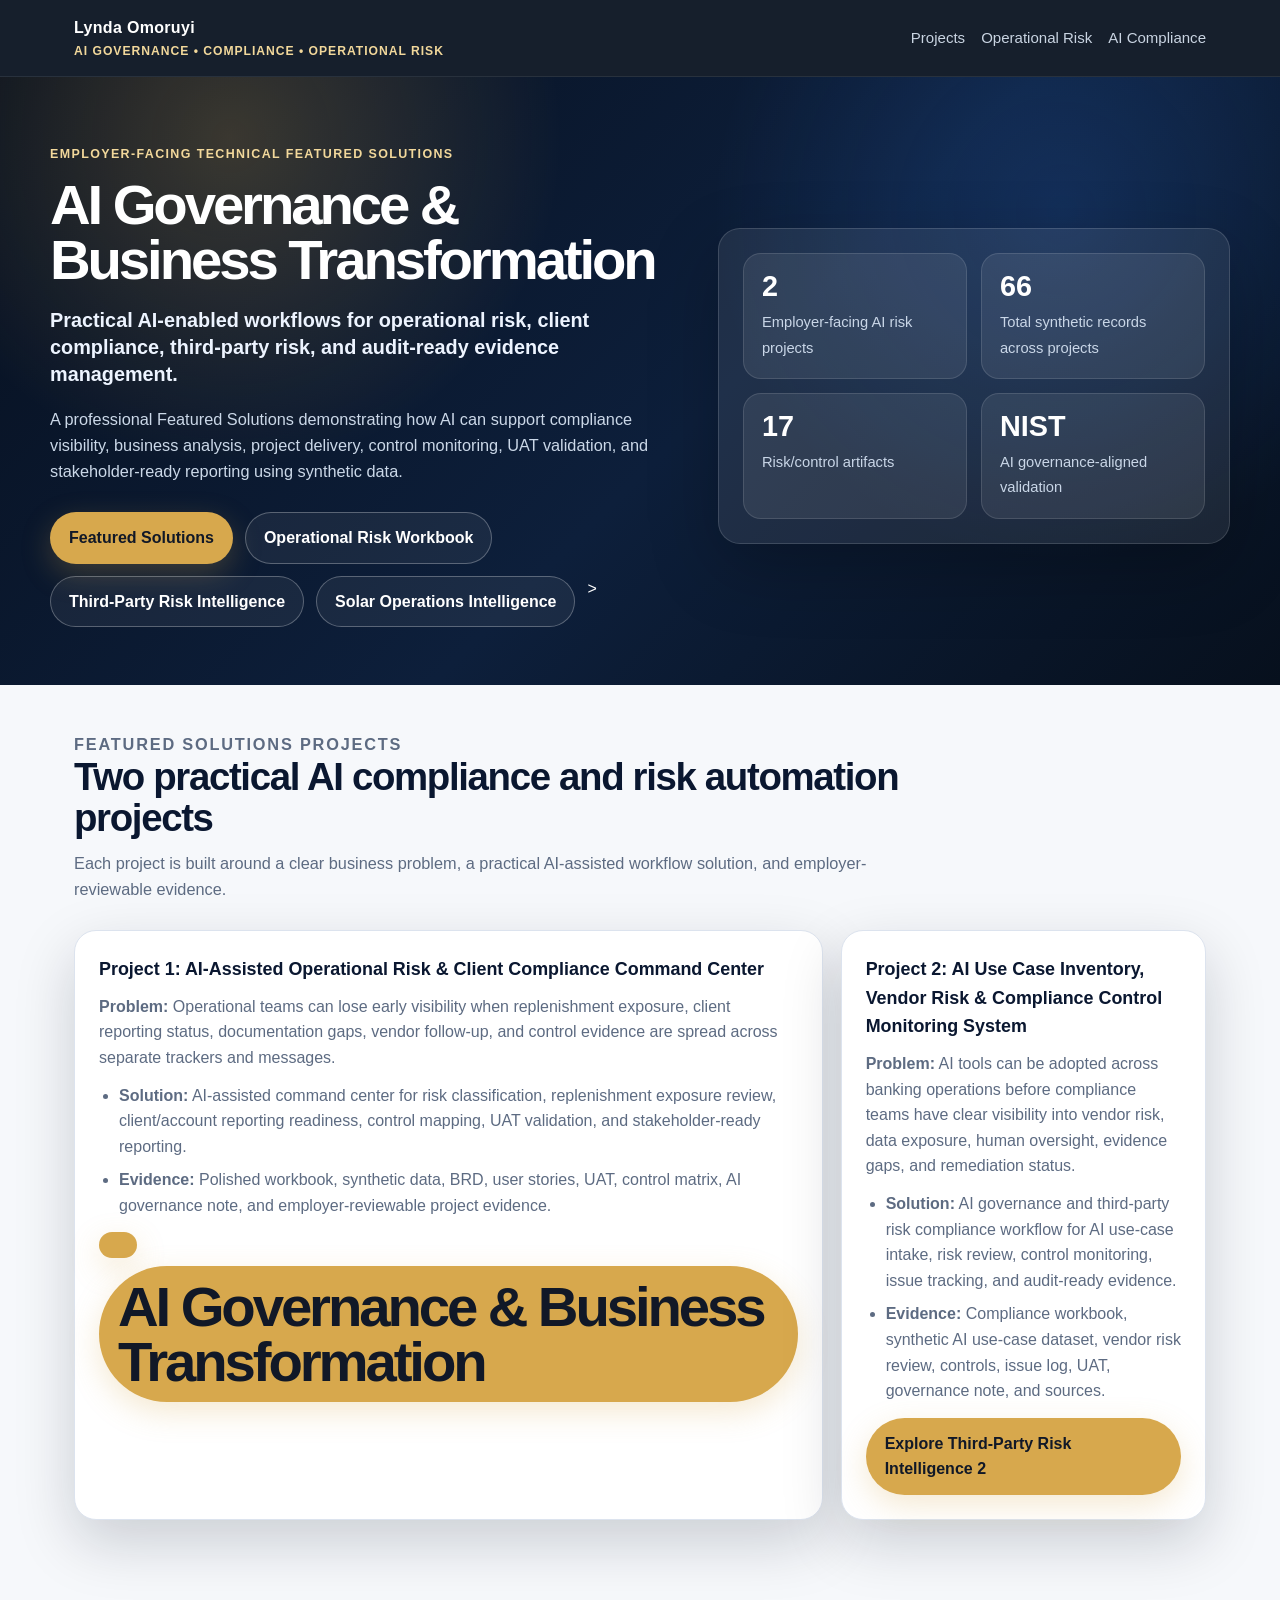
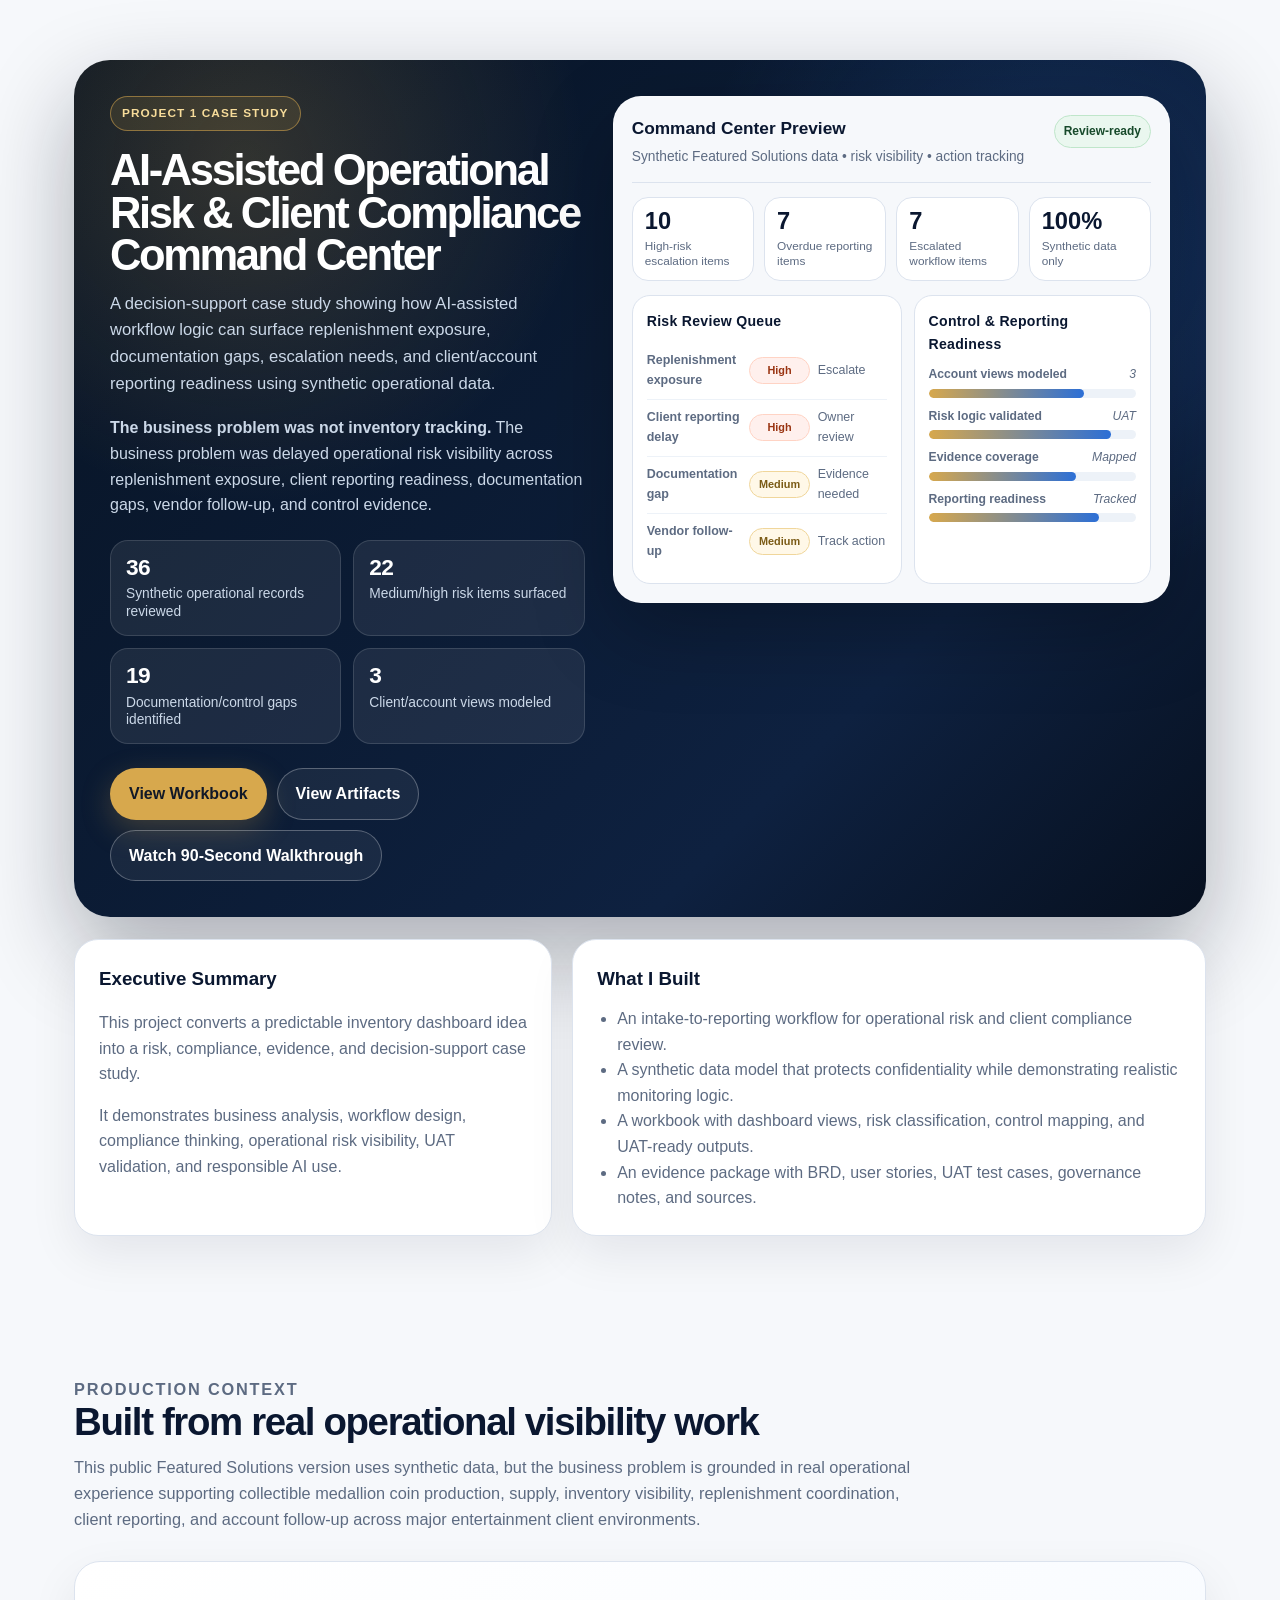
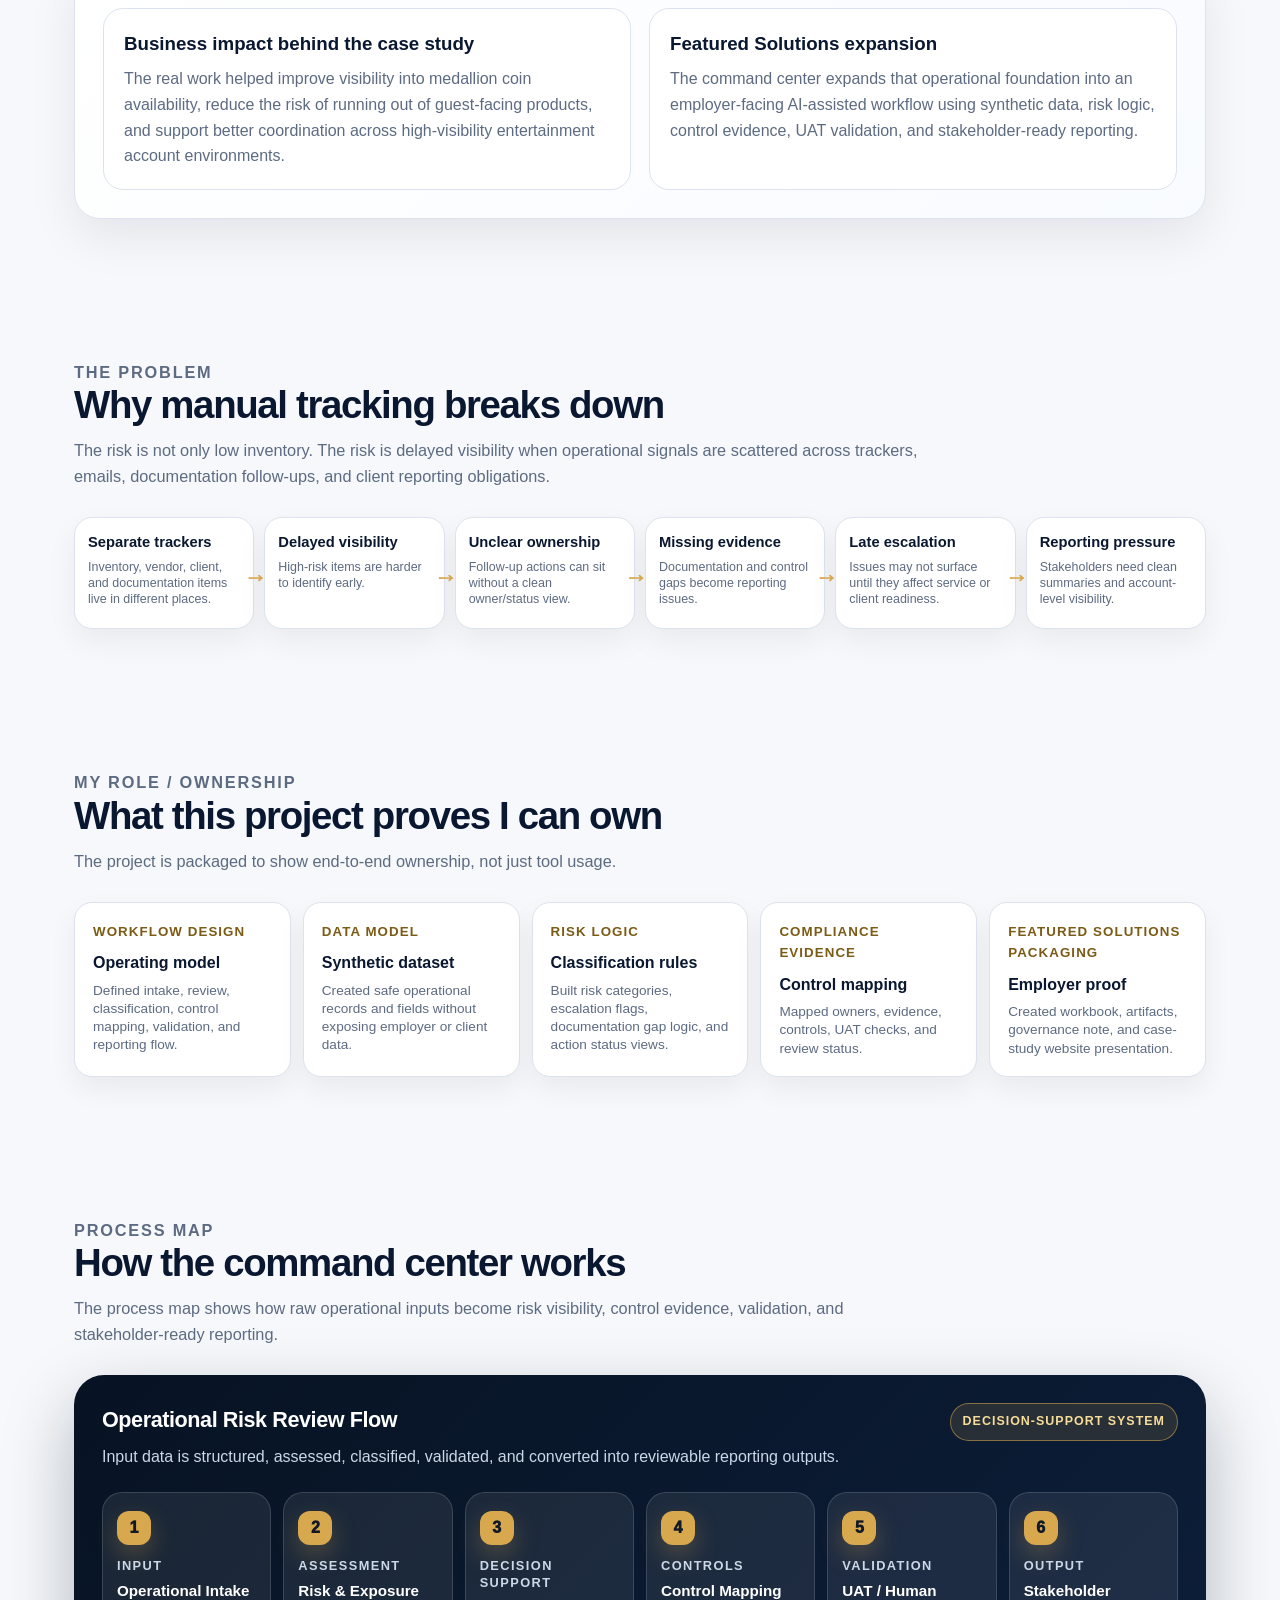
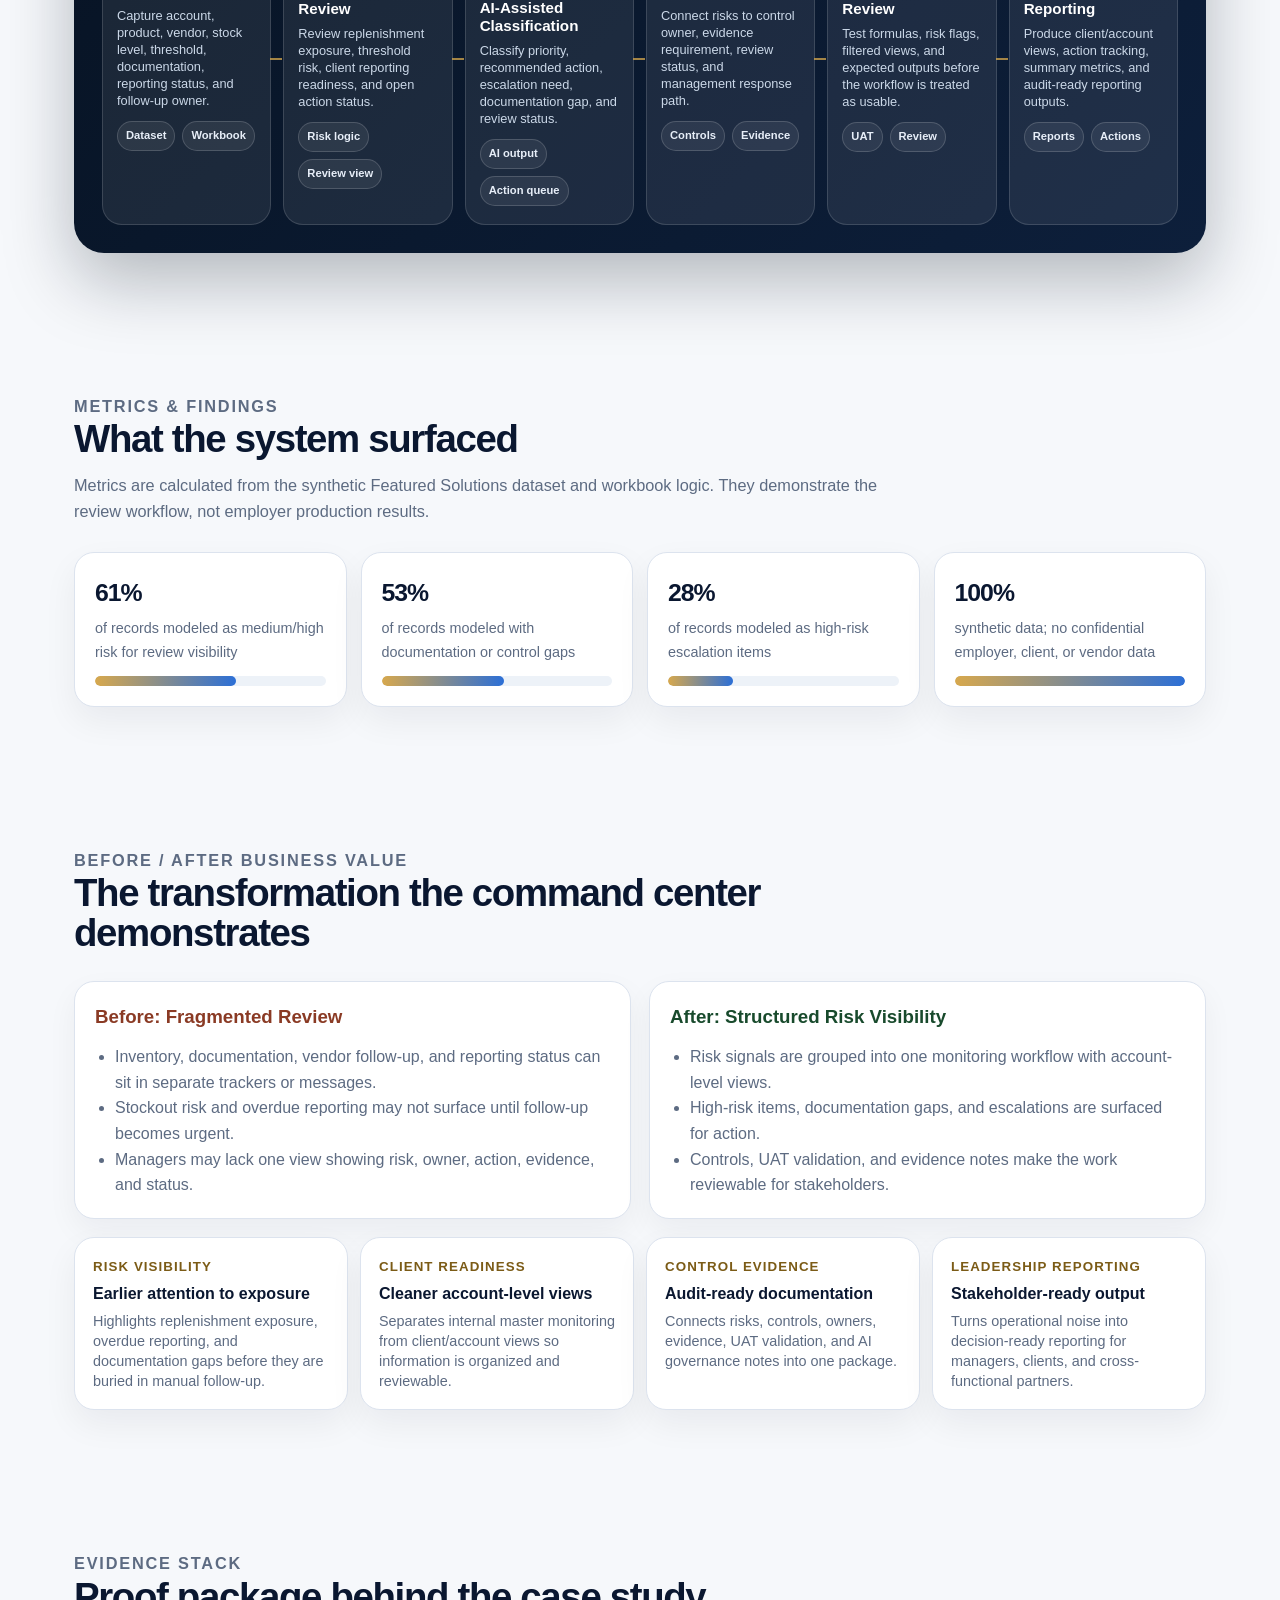
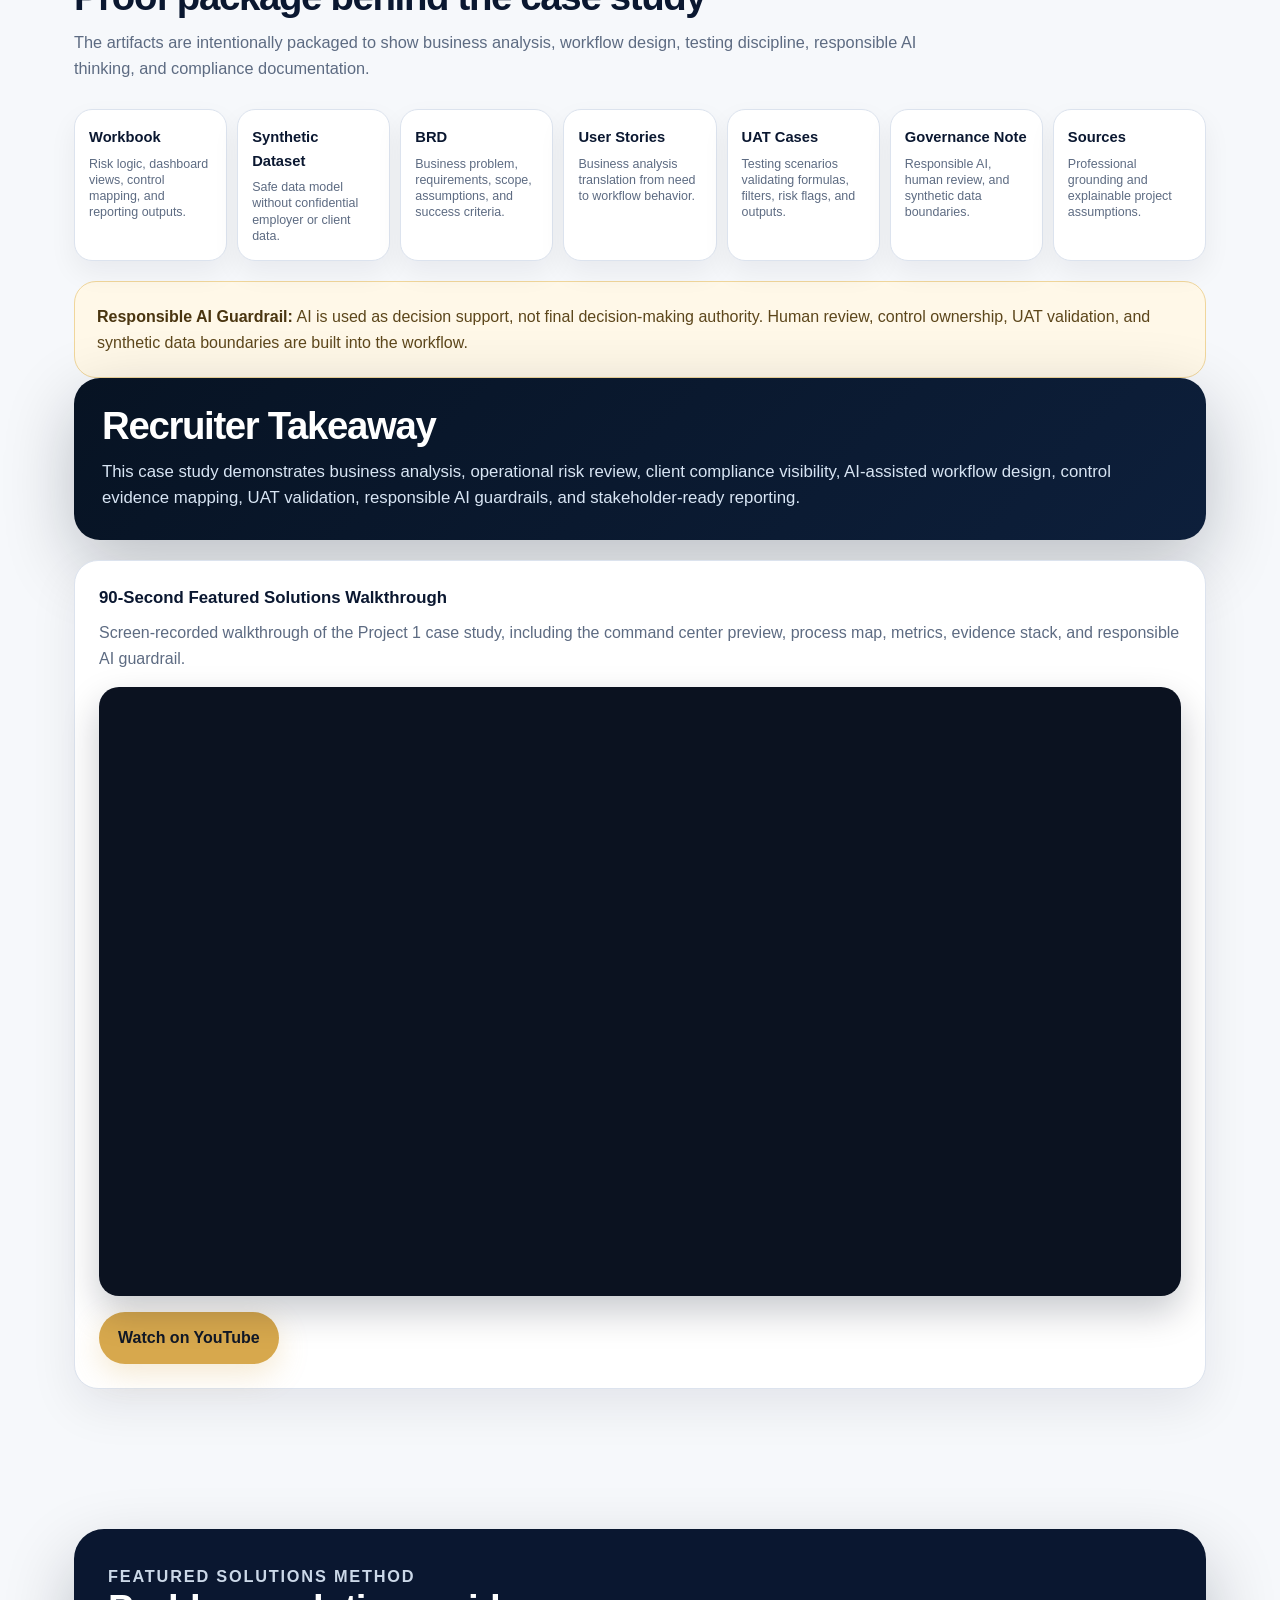
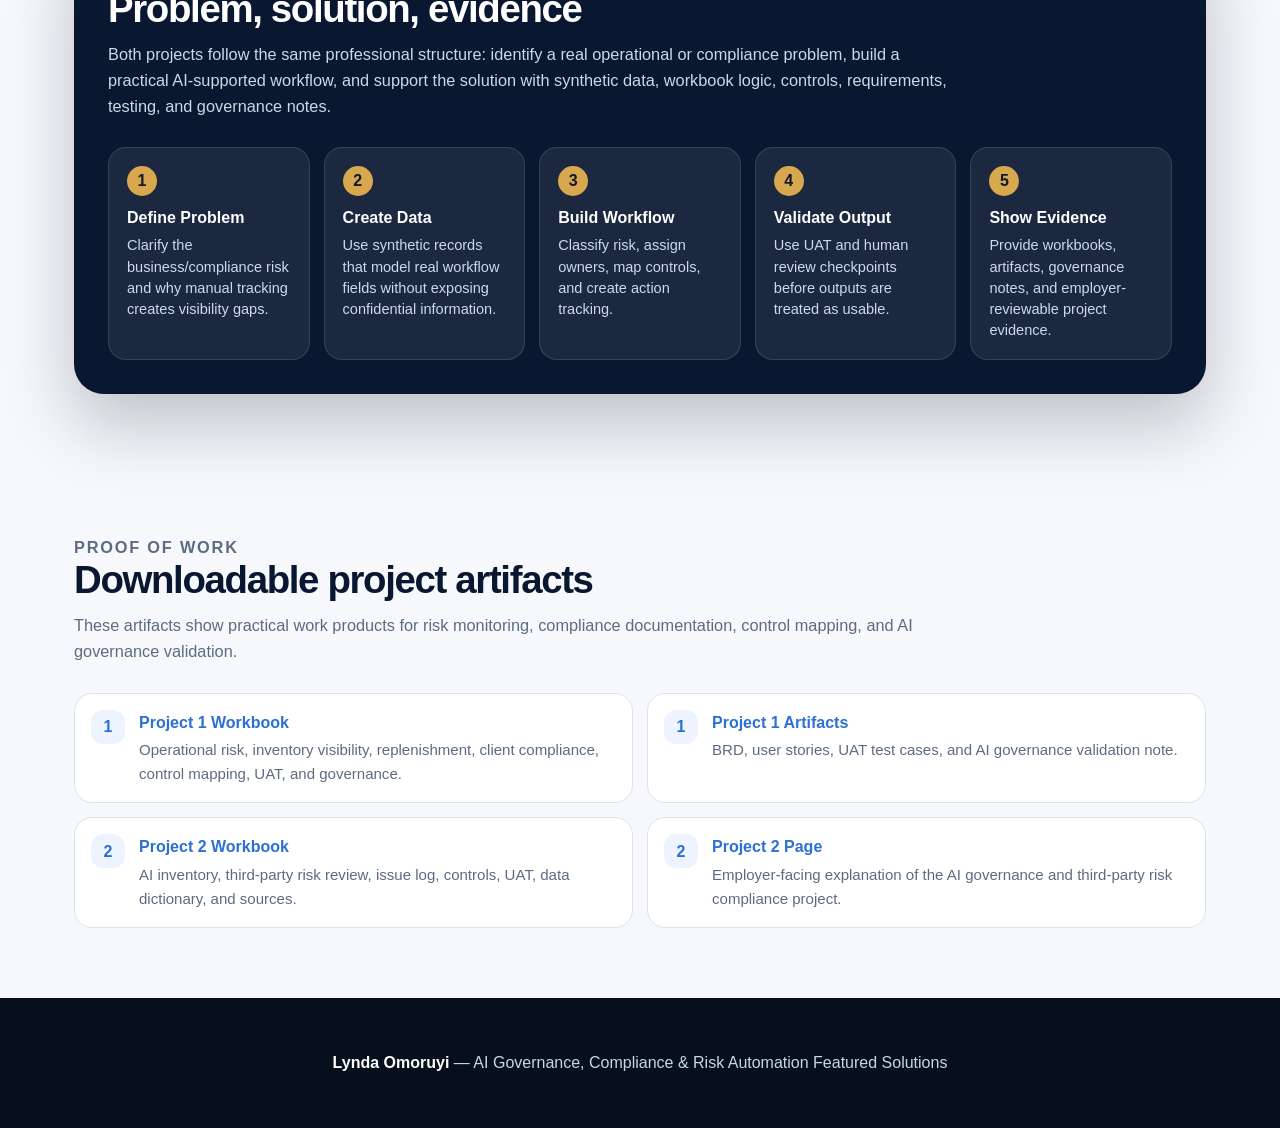
==== index.html @ 11e44fce "Refine homepage solution labels" ====
<!DOCTYPE html>
<html lang="en">
<head>
<meta charset="UTF-8" />
<meta name="viewport" content="width=device-width, initial-scale=1.0" />
<title>Lynda Omoruyi | AI Governance, Compliance & Risk Automation Featured Solutions</title>
<meta name="description" content="AI Governance, Compliance and Risk Automation Featured Solutions by Lynda Omoruyi, featuring operational risk automation and AI third-party risk compliance monitoring projects." />
<style>
:root {
  --bg: #08111f;
  --bg-2: #0d1b2f;
  --panel: #ffffff;
  --panel-soft: #f6f8fb;
  --ink: #172033;
  --muted: #5d6b82;
  --navy: #0a1730;
  --gold: #d7a84d;
  --gold-soft: #f2d89b;
  --blue: #2c6fd6;
  --line: #dce3ee;
  --shadow: 0 22px 60px rgba(4, 15, 32, 0.18);
  --radius: 22px;
}
* { box-sizing: border-box; }
html { scroll-behavior: smooth; }
body { margin:0; font-family: Inter, -apple-system, BlinkMacSystemFont, "Segoe UI", Arial, sans-serif; color: var(--ink); background: var(--panel-soft); line-height:1.6; }
a { color: inherit; }
.site-header { position: sticky; top:0; z-index:20; background: rgba(8,17,31,0.94); backdrop-filter: blur(14px); border-bottom: 1px solid rgba(255,255,255,0.08); }
.nav { max-width:1180px; margin:0 auto; padding:15px 24px; display:flex; align-items:center; justify-content:space-between; gap:18px; }
.brand { color:#fff; font-weight:800; letter-spacing:.02em; white-space:nowrap; }
.brand span { display:block; color:var(--gold-soft); font-size:.76rem; font-weight:650; letter-spacing:.08em; text-transform:uppercase; margin-top:1px; }
.nav-links { display:flex; gap:16px; align-items:center; flex-wrap:wrap; justify-content:flex-end; font-size:.94rem; color:#dce7f5; }
.nav-links a { text-decoration:none; opacity:.9; }
.nav-links a:hover { opacity:1; color:var(--gold-soft); }
.hero { background: radial-gradient(circle at 18% 10%, rgba(215,168,77,0.24), transparent 28%), radial-gradient(circle at 83% 22%, rgba(44,111,214,0.22), transparent 30%), linear-gradient(135deg, #07101f 0%, #0d1f3b 55%, #07101d 100%); color:#fff; padding:68px 24px 58px; }
.hero-inner { max-width:1180px; margin:0 auto; display:grid; grid-template-columns:1.1fr .9fr; gap:42px; align-items:center; }
.eyebrow { margin:0 0 12px; color:var(--gold-soft); font-weight:800; letter-spacing:.11em; text-transform:uppercase; font-size:.78rem; }
h1 { margin:0; max-width:780px; font-size:clamp(2.25rem, 4.4vw, 4.35rem); line-height:.98; letter-spacing:-.055em; font-weight:850; }
.project-title { margin:20px 0 0; color:#edf4ff; font-size:clamp(1.03rem,1.55vw,1.28rem); line-height:1.35; max-width:760px; font-weight:650; }
.hero-text { margin:18px 0 0; max-width:740px; color:#cbd8e8; font-size:1.02rem; }
.cta-row { display:flex; gap:12px; flex-wrap:wrap; margin-top:28px; }
.btn { display:inline-flex; align-items:center; justify-content:center; text-decoration:none; padding:12px 18px; border-radius:999px; font-weight:760; border:1px solid transparent; transition: transform .18s ease, box-shadow .18s ease, background .18s ease; }
.btn:hover { transform:translateY(-1px); }
.btn-primary { background:var(--gold); color:#111827; box-shadow:0 10px 30px rgba(215,168,77,.25); }
.btn-secondary { border-color:rgba(255,255,255,.28); color:#fff; background:rgba(255,255,255,.06); }
.hero-card { background:rgba(255,255,255,.08); border:1px solid rgba(255,255,255,.14); border-radius:var(--radius); padding:24px; box-shadow:0 24px 70px rgba(0,0,0,.23); }
.metric-grid { display:grid; grid-template-columns:repeat(2,minmax(0,1fr)); gap:14px; }
.metric { background:rgba(255,255,255,.08); border:1px solid rgba(255,255,255,.12); border-radius:18px; padding:18px; }
.metric strong { display:block; color:#fff; font-size:1.8rem; line-height:1; margin-bottom:8px; }
.metric span { color:#c9d6e7; font-size:.92rem; }
.section { max-width:1180px; margin:0 auto; padding:70px 24px; }
.section.tight { padding-top:46px; }
.section-header { max-width:850px; margin-bottom:28px; }
h2 { margin:0 0 12px; font-size:clamp(1.9rem,3vw,2.7rem); line-height:1.05; letter-spacing:-.035em; color:var(--navy); }
.section-header p { margin:0; color:var(--muted); font-size:1.02rem; }
.card-grid { display:grid; grid-template-columns:repeat(3,minmax(0,1fr)); gap:18px; }
.card { background:var(--panel); border:1px solid var(--line); border-radius:var(--radius); padding:24px; box-shadow:var(--shadow); min-width:0; overflow-wrap:anywhere; }
.card h3 { margin:0 0 10px; color:var(--navy); font-size:1.12rem; }
.card p { margin:0; color:var(--muted); }
.card ul { margin:12px 0 0; padding-left:20px; color:var(--muted); }
.card li { margin:0 0 8px; }
.wide-card { grid-column:span 2; }
.full-card { grid-column:1 / -1; }
.workflow { background:var(--navy); color:#fff; border-radius:30px; padding:34px; box-shadow:0 30px 70px rgba(8,17,31,.24); }
.workflow .section-header h2 { color:#fff; }
.workflow .section-header p { color:#cbd8e8; }
.steps { display:grid; grid-template-columns:repeat(5,minmax(0,1fr)); gap:14px; margin-top:24px; }
.step { min-width:0; background:rgba(255,255,255,.075); border:1px solid rgba(255,255,255,.12); border-radius:18px; padding:18px; overflow-wrap:break-word; word-break:normal; }
.step-number { display:inline-flex; width:30px; height:30px; border-radius:50%; align-items:center; justify-content:center; background:var(--gold); color:#111827; font-weight:850; margin-bottom:12px; }
.step h3 { margin:0 0 8px; color:#fff; font-size:1rem; line-height:1.2; }
.step p { margin:0; color:#cdd9ea; font-size:.91rem; line-height:1.45; }
.artifact-list { display:grid; grid-template-columns:repeat(2,minmax(0,1fr)); gap:14px; }
.artifact { display:flex; gap:14px; align-items:flex-start; padding:16px; background:#fff; border:1px solid var(--line); border-radius:18px; }
.artifact-icon { flex:0 0 34px; height:34px; border-radius:12px; background:#eef4ff; display:inline-flex; align-items:center; justify-content:center; color:var(--blue); font-weight:900; }
.artifact a { color:var(--blue); font-weight:760; text-decoration:none; }
.artifact p { margin:3px 0 0; color:var(--muted); font-size:.94rem; }
.note { background:#fff8e8; border:1px solid #f0d69b; border-radius:var(--radius); padding:22px; color:#5c461b; }
.footer { background:#06101d; color:#c9d6e7; padding:36px 24px; text-align:center; }
.footer strong { color:#fff; }

/* Premium Project 1 upgrade */
.premium-panel { background:#fff; border:1px solid var(--line); border-radius:var(--radius); padding:30px; box-shadow:var(--shadow); }
.split { display:grid; grid-template-columns:.95fr 1.05fr; gap:24px; align-items:start; }
.kpi-grid { display:grid; grid-template-columns:repeat(4,minmax(0,1fr)); gap:14px; margin-top:22px; }
.kpi { background:linear-gradient(180deg,#ffffff 0%,#f7f9fd 100%); border:1px solid var(--line); border-radius:18px; padding:18px; min-height:118px; }
.kpi strong { display:block; color:var(--navy); font-size:1.75rem; line-height:1; letter-spacing:-.04em; }
.kpi span { display:block; margin-top:8px; color:var(--muted); font-size:.92rem; line-height:1.32; }
.metric-note { margin:14px 0 0; color:#65738a; font-size:.91rem; }
.flow-strip { display:grid; grid-template-columns:repeat(6,minmax(0,1fr)); gap:10px; margin-top:22px; }
.flow-step { position:relative; background:#fff; border:1px solid var(--line); border-radius:18px; padding:16px 14px; min-height:116px; box-shadow:0 12px 30px rgba(4,15,32,.06); }
.flow-step strong { display:block; color:var(--navy); font-size:.98rem; line-height:1.18; }
.flow-step span { display:block; color:var(--muted); font-size:.83rem; margin-top:6px; line-height:1.32; }
.flow-number { width:28px; height:28px; border-radius:999px; background:var(--gold); color:#111827; display:inline-flex; align-items:center; justify-content:center; font-weight:900; font-size:.82rem; margin-bottom:10px; }
.value-grid { display:grid; grid-template-columns:repeat(3,minmax(0,1fr)); gap:14px; margin-top:20px; }
.value-card { background:#fff; border:1px solid var(--line); border-radius:18px; padding:18px; }
.value-card h3 { margin:0 0 8px; font-size:1.02rem; }
.value-card p { margin:0; color:var(--muted); }


/* Top 1% Project 1 case-study system */
.case-hero { background: radial-gradient(circle at 15% 12%, rgba(215,168,77,.20), transparent 28%), radial-gradient(circle at 86% 20%, rgba(44,111,214,.20), transparent 30%), linear-gradient(135deg,#071323 0%,#0e2140 72%,#07101f 100%); color:#fff; border-radius:36px; padding:36px; box-shadow:0 36px 92px rgba(8,17,31,.32); overflow:hidden; }
.case-hero h2, .case-hero h3 { color:#fff; }
.case-hero p { color:#cbd8e8; }
.case-grid { display:grid; grid-template-columns:.92fr 1.08fr; gap:28px; align-items:start; }
.case-tag { display:inline-flex; color:#f7dc9a; border:1px solid rgba(215,168,77,.55); background:rgba(215,168,77,.12); border-radius:999px; padding:7px 11px; text-transform:uppercase; letter-spacing:.09em; font-weight:900; font-size:.74rem; }
.case-title { margin:18px 0 14px; font-size:clamp(2rem,3.4vw,3.35rem); line-height:.98; letter-spacing:-.055em; }
.case-subtitle { font-size:1.04rem; margin:0 0 18px; }
.case-proof { display:grid; grid-template-columns:repeat(2,minmax(0,1fr)); gap:12px; margin-top:22px; }
.proof-tile { background:rgba(255,255,255,.075); border:1px solid rgba(255,255,255,.13); border-radius:18px; padding:15px; }
.proof-tile strong { display:block; color:#fff; font-size:1.42rem; line-height:1; letter-spacing:-.03em; }
.proof-tile span { display:block; color:#cbd8e8; font-size:.86rem; margin-top:7px; line-height:1.25; }
.case-actions { display:flex; flex-wrap:wrap; gap:10px; margin-top:24px; }
.dashboard-mock { background:#f6f8fb; color:var(--ink); border:1px solid rgba(255,255,255,.25); border-radius:28px; padding:18px; box-shadow:0 28px 80px rgba(0,0,0,.25); }
.dash-top { display:flex; justify-content:space-between; align-items:flex-start; gap:14px; border-bottom:1px solid #dce3ee; padding-bottom:14px; margin-bottom:14px; }
.dash-top h3 { margin:0; color:var(--navy); font-size:1.08rem; }
.dash-top p { margin:3px 0 0; color:var(--muted); font-size:.86rem; }
.dash-status { color:#174a2b; background:#eaf7ef; border:1px solid #bfe6ca; border-radius:999px; padding:6px 9px; font-size:.75rem; font-weight:900; white-space:nowrap; }
.dash-kpis { display:grid; grid-template-columns:repeat(4,minmax(0,1fr)); gap:10px; margin-bottom:14px; }
.dash-kpi { background:#fff; border:1px solid #dce3ee; border-radius:16px; padding:12px; min-height:84px; }
.dash-kpi strong { display:block; color:var(--navy); font-size:1.48rem; line-height:1; }
.dash-kpi span { display:block; color:var(--muted); font-size:.74rem; line-height:1.22; margin-top:6px; }
.dash-body { display:grid; grid-template-columns:1fr .88fr; gap:12px; }
.dash-panel { background:#fff; border:1px solid #dce3ee; border-radius:18px; padding:14px; min-height:180px; }
.dash-panel h4 { margin:0 0 10px; color:var(--navy); font-size:.88rem; letter-spacing:.02em; }
.risk-row { display:grid; grid-template-columns:1.1fr .7fr .8fr; gap:8px; align-items:center; padding:8px 0; border-top:1px solid #edf2f8; font-size:.78rem; color:#5d6b82; }
.risk-row:first-of-type { border-top:0; }
.risk-badge { display:inline-flex; justify-content:center; border-radius:999px; padding:4px 7px; font-weight:900; font-size:.68rem; }
.risk-high { background:#fff0ed; color:#9a3412; border:1px solid #ffd3c4; }
.risk-med { background:#fff8e8; color:#7b5b16; border:1px solid #f0d69b; }
.mini-bars { display:grid; gap:9px; margin-top:6px; }
.mini-bar span { display:flex; justify-content:space-between; font-size:.76rem; color:#5d6b82; margin-bottom:4px; }
.mini-track { height:9px; background:#edf2f8; border-radius:999px; overflow:hidden; }
.mini-fill { height:100%; width:var(--w); background:linear-gradient(90deg,#d7a84d,#2c6fd6); border-radius:999px; }
.narrative-grid { display:grid; grid-template-columns:.86fr 1.14fr; gap:20px; margin-top:22px; }
.narrative-card { background:#fff; border:1px solid var(--line); border-radius:24px; padding:24px; box-shadow:0 18px 48px rgba(4,15,32,.08); }
.narrative-card h3 { margin:0 0 12px; color:var(--navy); }
.narrative-card p, .narrative-card li { color:var(--muted); }
.narrative-card ul { margin:0; padding-left:20px; }
.problem-flow { display:grid; grid-template-columns:repeat(6,minmax(0,1fr)); gap:10px; margin-top:18px; }
.problem-node { background:#fff; border:1px solid var(--line); border-radius:18px; padding:16px 13px; box-shadow:0 12px 30px rgba(4,15,32,.06); min-height:112px; position:relative; }
.problem-node:not(:last-child)::after { content:"→"; position:absolute; right:-13px; top:38%; color:var(--gold); font-size:1.4rem; font-weight:950; z-index:1; }
.problem-node b { display:block; color:var(--navy); font-size:.92rem; line-height:1.18; }
.problem-node span { display:block; color:var(--muted); font-size:.78rem; line-height:1.3; margin-top:7px; }
.ownership-grid { display:grid; grid-template-columns:repeat(5,minmax(0,1fr)); gap:12px; margin-top:18px; }
.owner-card { background:#fff; border:1px solid var(--line); border-radius:18px; padding:18px; box-shadow:0 12px 28px rgba(4,15,32,.06); }
.owner-card small { display:block; color:#7b5b16; font-weight:900; text-transform:uppercase; letter-spacing:.08em; margin-bottom:8px; }
.owner-card b { color:var(--navy); display:block; }
.owner-card span { color:var(--muted); display:block; font-size:.85rem; line-height:1.34; margin-top:6px; }
.process-canvas { margin-top:22px; background:linear-gradient(135deg,#071323 0%,#0d1f3b 100%); color:#fff; border-radius:30px; padding:28px; box-shadow:0 28px 70px rgba(8,17,31,.28); overflow:hidden; }
.process-canvas h3 { margin:0; color:#fff; font-size:1.35rem; letter-spacing:-.02em; }
.process-canvas p { color:#cbd8e8; margin:6px 0 0; }
.process-header { display:flex; justify-content:space-between; gap:16px; align-items:flex-start; margin-bottom:22px; }
.process-badge { white-space:nowrap; background:rgba(215,168,77,.14); border:1px solid rgba(215,168,77,.55); color:#f7dc9a; border-radius:999px; padding:8px 12px; font-weight:900; font-size:.78rem; letter-spacing:.08em; text-transform:uppercase; }
.swimlane { display:grid; grid-template-columns:repeat(6,minmax(0,1fr)); gap:12px; position:relative; }
.swim-card { position:relative; background:rgba(255,255,255,.08); border:1px solid rgba(255,255,255,.14); border-radius:20px; padding:18px 14px; min-height:206px; }
.swim-card:after { content:""; position:absolute; right:-12px; top:50%; width:12px; height:2px; background:rgba(215,168,77,.75); }
.swim-card:last-child:after { display:none; }
.swim-num { width:34px; height:34px; border-radius:12px; display:flex; align-items:center; justify-content:center; background:var(--gold); color:#111827; font-weight:950; margin-bottom:12px; box-shadow:0 10px 24px rgba(215,168,77,.28); }
.swim-type { display:block; color:#f7dc9a; font-size:.68rem; font-weight:900; letter-spacing:.11em; text-transform:uppercase; margin-bottom:8px; }
.swim-card strong { display:block; font-size:.95rem; line-height:1.18; color:#fff; }
.swim-card span { display:block; color:#cbd8e8; font-size:.8rem; line-height:1.34; margin-top:7px; }
.evidence-row { margin-top:12px; display:flex; flex-wrap:wrap; gap:7px; }
.evidence-pill { color:#e7eef8; border:1px solid rgba(255,255,255,.16); background:rgba(255,255,255,.07); border-radius:999px; padding:5px 8px; font-size:.7rem; font-weight:750; }
.findings-grid { display:grid; grid-template-columns:repeat(4,minmax(0,1fr)); gap:14px; margin-top:20px; }
.finding { background:#fff; border:1px solid var(--line); border-radius:20px; padding:20px; box-shadow:0 14px 34px rgba(4,15,32,.06); }
.finding strong { display:block; color:var(--navy); font-size:1.55rem; letter-spacing:-.04em; }
.finding span { color:var(--muted); display:block; margin-top:5px; font-size:.9rem; }
.bar-track { height:10px; background:#edf2f8; border-radius:999px; margin-top:12px; overflow:hidden; }
.bar-fill { height:100%; width:var(--w); background:linear-gradient(90deg,#d7a84d,#2c6fd6); border-radius:999px; }
.before-after { display:grid; grid-template-columns:1fr 1fr; gap:18px; margin-top:20px; }
.ba-card { border:1px solid var(--line); border-radius:20px; padding:20px; background:#fff; box-shadow:0 12px 30px rgba(4,15,32,.05); }
.ba-card h3 { margin:0 0 12px; }
.ba-card.before h3 { color:#8a3a24; }
.ba-card.after h3 { color:#184a2c; }
.ba-card ul { margin:0; padding-left:20px; color:var(--muted); }
.decision-strip { display:grid; grid-template-columns:repeat(4,minmax(0,1fr)); gap:12px; margin-top:18px; }
.decision-card { background:#fff; border:1px solid var(--line); border-radius:20px; padding:18px; box-shadow:0 14px 34px rgba(4,15,32,.06); }
.decision-card small { display:block; color:#7b5b16; font-weight:900; text-transform:uppercase; letter-spacing:.08em; margin-bottom:8px; }
.decision-card strong { color:var(--navy); display:block; line-height:1.18; }
.decision-card p { color:var(--muted); margin:8px 0 0; font-size:.9rem; line-height:1.38; }
.evidence-stack { display:grid; grid-template-columns:repeat(7,minmax(0,1fr)); gap:10px; margin-top:20px; }
.evidence-card { background:#fff; border:1px solid var(--line); border-radius:18px; padding:16px 14px; box-shadow:0 12px 28px rgba(4,15,32,.06); }
.evidence-card b { display:block; color:var(--navy); margin-bottom:6px; font-size:.92rem; }
.evidence-card span { color:var(--muted); font-size:.78rem; line-height:1.3; display:block; }
.ai-guardrail { margin-top:20px; background:#fff8e8; border:1px solid #f0d69b; border-radius:22px; padding:22px; color:#5c461b; }
.ai-guardrail strong { color:#4a3510; }

.video-card { margin-top:20px; background:#fff; border:1px solid var(--line); border-radius:24px; padding:24px; box-shadow:0 18px 48px rgba(4,15,32,.08); }
.video-card strong { color:var(--navy); display:block; margin-bottom:8px; font-size:1.05rem; }
.video-card p { margin:0 0 16px; color:var(--muted); }
.video-frame { position:relative; width:100%; overflow:hidden; border-radius:20px; background:#0b1220; box-shadow:0 16px 36px rgba(4,15,32,.22); }
.video-frame::before { content:""; display:block; padding-top:56.25%; }
.video-frame iframe { position:absolute; inset:0; width:100%; height:100%; border:0; }
.video-card .video-actions { margin-top:16px; display:flex; gap:10px; flex-wrap:wrap; }


.real-foundation { background:linear-gradient(135deg,#fff 0%,#f8fbff 100%); border:1px solid var(--line); border-radius:26px; padding:28px; box-shadow:0 18px 48px rgba(4,15,32,.08); }
.foundation-grid { display:grid; grid-template-columns:1fr 1fr; gap:18px; margin-top:18px; }
.foundation-card { background:#fff; border:1px solid var(--line); border-radius:20px; padding:20px; }
.foundation-card h3 { margin:0 0 8px; color:var(--navy); }
.foundation-card p { margin:0; color:var(--muted); }
.recruiter-takeaway { background:linear-gradient(135deg,#071323 0%,#0d1f3b 100%); color:#fff; border-radius:26px; padding:28px; box-shadow:0 24px 70px rgba(8,17,31,.24); }
.recruiter-takeaway h2 { color:#fff; margin-bottom:12px; }
.recruiter-takeaway p { color:#d8e5f4; font-size:1.05rem; margin:0; }
a.evidence-pill { text-decoration:none; transition:transform .16s ease, background .16s ease; }
a.evidence-pill:hover { transform:translateY(-1px); background:rgba(215,168,77,.16); border-color:rgba(215,168,77,.55); }
a.evidence-card { text-decoration:none; display:block; color:inherit; transition:transform .16s ease, box-shadow .16s ease, border-color .16s ease; }
a.evidence-card:hover { transform:translateY(-2px); border-color:rgba(215,168,77,.65); box-shadow:0 18px 42px rgba(4,15,32,.10); }
@media (max-width:980px) { .foundation-grid{grid-template-columns:1fr;} }

@media (max-width:980px) { .hero-inner{grid-template-columns:1fr;} .card-grid{grid-template-columns:repeat(2,minmax(0,1fr));} .steps{grid-template-columns:repeat(2,minmax(0,1fr));} .wide-card{grid-column:span 2;} .split{grid-template-columns:1fr;} .kpi-grid{grid-template-columns:repeat(2,minmax(0,1fr));} .flow-strip{grid-template-columns:repeat(2,minmax(0,1fr));} .value-grid{grid-template-columns:1fr;} .case-grid,.narrative-grid,.before-after,.dash-body{grid-template-columns:1fr;} .dash-kpis,.ownership-grid,.decision-strip,.evidence-stack,.findings-grid{grid-template-columns:repeat(2,minmax(0,1fr));} .problem-flow,.swimlane{grid-template-columns:1fr;} .problem-node:not(:last-child)::after,.swim-card:after{display:none;} .process-header{display:block;} .process-badge{display:inline-flex;margin-top:14px;} }
@media (max-width:640px) { .nav{align-items:flex-start; flex-direction:column;} .hero{padding-top:46px;} h1{font-size:2.15rem; line-height:1.05;} .card-grid,.artifact-list,.metric-grid,.steps,.kpi-grid,.flow-strip,.dash-kpis,.ownership-grid,.decision-strip,.evidence-stack,.findings-grid,.case-proof{grid-template-columns:1fr;} .wide-card{grid-column:span 1;} .workflow{padding:22px;} .premium-panel{padding:22px;} .case-hero,.process-canvas{padding:22px;} }
</style>
</head>
<body>
<header class="site-header">
  <nav class="nav" aria-label="Primary navigation">
    <div class="brand">Lynda Omoruyi<span>AI Governance • Compliance • Operational Risk</span></div>
    <div class="nav-links">
      <a href="#projects">Projects</a>
      <a href="#Featured Solutions-one">Operational Risk</a>
      <a href="#Featured Solutions-two">AI Compliance</a>
    </div>
  </nav>
</header>

<main>
  <section class="hero">
    <div class="hero-inner">
      <div>
        <p class="eyebrow">Employer-facing technical Featured Solutions</p>
        <h1>AI Governance & Business Transformation</h1>
        <p class="project-title">Practical AI-enabled workflows for operational risk, client compliance, third-party risk, and audit-ready evidence management.</p>
        <p class="hero-text">
          A professional Featured Solutions demonstrating how AI can support compliance visibility, business analysis, project delivery, control monitoring, UAT validation, and stakeholder-ready reporting using synthetic data.
        </p>
        <div class="cta-row">
          <a class="btn btn-primary" href="#projects">Featured Solutions</a>
          <a class="btn btn-secondary" href="ai_risk_automation_workbook.xlsx">Operational Risk Workbook</a>
          <a class="btn btn-secondary" href="ai_third_party_risk_project.html">Third-Party Risk Intelligence</a>
<a class="btn btn-secondary" href="solar_operations_intelligence/index.html">Solar Operations Intelligence</a>>
        </div>
      </div>
      <aside class="hero-card" aria-label="Featured Solutions highlights">
        <div class="metric-grid">
          <div class="metric"><strong>2</strong><span>Employer-facing AI risk projects</span></div>
          <div class="metric"><strong>66</strong><span>Total synthetic records across projects</span></div>
          <div class="metric"><strong>17</strong><span>Risk/control artifacts</span></div>
          <div class="metric"><strong>NIST</strong><span>AI governance-aligned validation</span></div>
        </div>
      </aside>
    </div>
  </section>

  <section class="section tight" id="projects">
    <div class="section-header">
      <p class="eyebrow">Featured Solutions Projects</p>
      <h2>Two practical AI compliance and risk automation projects</h2>
      <p>Each project is built around a clear business problem, a practical AI-assisted workflow solution, and employer-reviewable evidence.</p>
    </div>
    <div class="card-grid">
      <article class="card wide-card" id="Featured Solutions-one">
        <h3>Project 1: AI-Assisted Operational Risk & Client Compliance Command Center</h3>
        <p><strong>Problem:</strong> Operational teams can lose early visibility when replenishment exposure, client reporting status, documentation gaps, vendor follow-up, and control evidence are spread across separate trackers and messages.</p>
        <ul>
          <li><strong>Solution:</strong> AI-assisted command center for risk classification, replenishment exposure review, client/account reporting readiness, control mapping, UAT validation, and stakeholder-ready reporting.</li>
          <li><strong>Evidence:</strong> Polished workbook, synthetic data, BRD, user stories, UAT, control matrix, AI governance note, and employer-reviewable project evidence.</li>
        </ul>
        <p style="margin-top:14px;"><a class="btn btn-primary" href="ai_risk_automation_workbook.xlsx"><h1>AI Governance & Business Transformation</h1></a></p>
      </article>
      <article class="card" id="Featured Solutions-two">
        <h3>Project 2: AI Use Case Inventory, Vendor Risk & Compliance Control Monitoring System</h3>
        <p><strong>Problem:</strong> AI tools can be adopted across banking operations before compliance teams have clear visibility into vendor risk, data exposure, human oversight, evidence gaps, and remediation status.</p>
        <ul>
          <li><strong>Solution:</strong> AI governance and third-party risk compliance workflow for AI use-case intake, risk review, control monitoring, issue tracking, and audit-ready evidence.</li>
          <li><strong>Evidence:</strong> Compliance workbook, synthetic AI use-case dataset, vendor risk review, controls, issue log, UAT, governance note, and sources.</li>
        </ul>
        <p style="margin-top:14px;"><a class="btn btn-primary" href="ai_third_party_risk_project.html">Explore Third-Party Risk Intelligence 2</a></p>
      </article>
    </div>
  </section>



  <section class="section" id="project-one-premium">
    <div class="case-hero">
      <div class="case-grid">
        <div>
          <span class="case-tag">Project 1 Case Study</span>
          <h2 class="case-title">AI-Assisted Operational Risk & Client Compliance Command Center</h2>
          <p class="case-subtitle">A decision-support case study showing how AI-assisted workflow logic can surface replenishment exposure, documentation gaps, escalation needs, and client/account reporting readiness using synthetic operational data.</p>
          <p><strong>The business problem was not inventory tracking.</strong> The business problem was delayed operational risk visibility across replenishment exposure, client reporting readiness, documentation gaps, vendor follow-up, and control evidence.</p>
          <div class="case-proof">
            <div class="proof-tile"><strong>36</strong><span>Synthetic operational records reviewed</span></div>
            <div class="proof-tile"><strong>22</strong><span>Medium/high risk items surfaced</span></div>
            <div class="proof-tile"><strong>19</strong><span>Documentation/control gaps identified</span></div>
            <div class="proof-tile"><strong>3</strong><span>Client/account views modeled</span></div>
          </div>
          <div class="case-actions">
            <a class="btn btn-primary" href="ai_risk_automation_workbook.xlsx">View Workbook</a>
            <a class="btn btn-secondary" href="artifacts.html">View Artifacts</a>
            <a class="btn btn-secondary" href="#project-one-video">Watch 90-Second Walkthrough</a>
          </div>
        </div>

        <div class="dashboard-mock" aria-label="Command center dashboard preview">
          <div class="dash-top">
            <div>
              <h3>Command Center Preview</h3>
              <p>Synthetic Featured Solutions data • risk visibility • action tracking</p>
            </div>
            <span class="dash-status">Review-ready</span>
          </div>

          <div class="dash-kpis">
            <div class="dash-kpi"><strong>10</strong><span>High-risk escalation items</span></div>
            <div class="dash-kpi"><strong>7</strong><span>Overdue reporting items</span></div>
            <div class="dash-kpi"><strong>7</strong><span>Escalated workflow items</span></div>
            <div class="dash-kpi"><strong>100%</strong><span>Synthetic data only</span></div>
          </div>

          <div class="dash-body">
            <div class="dash-panel">
              <h4>Risk Review Queue</h4>
              <div class="risk-row"><b>Replenishment exposure</b><span class="risk-badge risk-high">High</span><span>Escalate</span></div>
              <div class="risk-row"><b>Client reporting delay</b><span class="risk-badge risk-high">High</span><span>Owner review</span></div>
              <div class="risk-row"><b>Documentation gap</b><span class="risk-badge risk-med">Medium</span><span>Evidence needed</span></div>
              <div class="risk-row"><b>Vendor follow-up</b><span class="risk-badge risk-med">Medium</span><span>Track action</span></div>
            </div>

            <div class="dash-panel">
              <h4>Control & Reporting Readiness</h4>
              <div class="mini-bars">
                <div class="mini-bar"><span><b>Account views modeled</b><em>3</em></span><div class="mini-track"><div class="mini-fill" style="--w:75%;"></div></div></div>
                <div class="mini-bar"><span><b>Risk logic validated</b><em>UAT</em></span><div class="mini-track"><div class="mini-fill" style="--w:88%;"></div></div></div>
                <div class="mini-bar"><span><b>Evidence coverage</b><em>Mapped</em></span><div class="mini-track"><div class="mini-fill" style="--w:71%;"></div></div></div>
                <div class="mini-bar"><span><b>Reporting readiness</b><em>Tracked</em></span><div class="mini-track"><div class="mini-fill" style="--w:82%;"></div></div></div>
              </div>
            </div>
          </div>
        </div>
      </div>
    </div>

    <div class="narrative-grid">
      <div class="narrative-card">
        <h3>Executive Summary</h3>
        <p>This project converts a predictable inventory dashboard idea into a risk, compliance, evidence, and decision-support case study.</p>
        <p>It demonstrates business analysis, workflow design, compliance thinking, operational risk visibility, UAT validation, and responsible AI use.</p>
      </div>
      <div class="narrative-card">
        <h3>What I Built</h3>
        <ul>
          <li>An intake-to-reporting workflow for operational risk and client compliance review.</li>
          <li>A synthetic data model that protects confidentiality while demonstrating realistic monitoring logic.</li>
          <li>A workbook with dashboard views, risk classification, control mapping, and UAT-ready outputs.</li>
          <li>An evidence package with BRD, user stories, UAT test cases, governance notes, and sources.</li>
        </ul>
      </div>
    </div>
  </section>

  <section class="section" id="project-one-foundation">
    <div class="section-header">
      <p class="eyebrow">Production Context</p>
      <h2>Built from real operational visibility work</h2>
      <p>This public Featured Solutions version uses synthetic data, but the business problem is grounded in real operational experience supporting collectible medallion coin production, supply, inventory visibility, replenishment coordination, client reporting, and account follow-up across major entertainment client environments.</p>
    </div>
    <div class="real-foundation">
      <div class="foundation-grid">
        <div class="foundation-card">
          <h3>Business impact behind the case study</h3>
          <p>The real work helped improve visibility into medallion coin availability, reduce the risk of running out of guest-facing products, and support better coordination across high-visibility entertainment account environments.</p>
        </div>
        <div class="foundation-card">
          <h3>Featured Solutions expansion</h3>
          <p>The command center expands that operational foundation into an employer-facing AI-assisted workflow using synthetic data, risk logic, control evidence, UAT validation, and stakeholder-ready reporting.</p>
        </div>
      </div>
    </div>
  </section>

  <section class="section" id="project-one-problem">
    <div class="section-header">
      <p class="eyebrow">The Problem</p>
      <h2>Why manual tracking breaks down</h2>
      <p>The risk is not only low inventory. The risk is delayed visibility when operational signals are scattered across trackers, emails, documentation follow-ups, and client reporting obligations.</p>
    </div>
    <div class="problem-flow">
      <div class="problem-node"><b>Separate trackers</b><span>Inventory, vendor, client, and documentation items live in different places.</span></div>
      <div class="problem-node"><b>Delayed visibility</b><span>High-risk items are harder to identify early.</span></div>
      <div class="problem-node"><b>Unclear ownership</b><span>Follow-up actions can sit without a clean owner/status view.</span></div>
      <div class="problem-node"><b>Missing evidence</b><span>Documentation and control gaps become reporting issues.</span></div>
      <div class="problem-node"><b>Late escalation</b><span>Issues may not surface until they affect service or client readiness.</span></div>
      <div class="problem-node"><b>Reporting pressure</b><span>Stakeholders need clean summaries and account-level visibility.</span></div>
    </div>
  </section>

  <section class="section" id="project-one-role">
    <div class="section-header">
      <p class="eyebrow">My Role / Ownership</p>
      <h2>What this project proves I can own</h2>
      <p>The project is packaged to show end-to-end ownership, not just tool usage.</p>
    </div>
    <div class="ownership-grid">
      <div class="owner-card"><small>Workflow Design</small><b>Operating model</b><span>Defined intake, review, classification, control mapping, validation, and reporting flow.</span></div>
      <div class="owner-card"><small>Data Model</small><b>Synthetic dataset</b><span>Created safe operational records and fields without exposing employer or client data.</span></div>
      <div class="owner-card"><small>Risk Logic</small><b>Classification rules</b><span>Built risk categories, escalation flags, documentation gap logic, and action status views.</span></div>
      <div class="owner-card"><small>Compliance Evidence</small><b>Control mapping</b><span>Mapped owners, evidence, controls, UAT checks, and review status.</span></div>
      <div class="owner-card"><small>Featured Solutions Packaging</small><b>Employer proof</b><span>Created workbook, artifacts, governance note, and case-study website presentation.</span></div>
    </div>
  </section>

  <section class="section" id="project-one-workflow">
    <div class="section-header">
      <p class="eyebrow">Process Map</p>
      <h2>How the command center works</h2>
      <p>The process map shows how raw operational inputs become risk visibility, control evidence, validation, and stakeholder-ready reporting.</p>
    </div>

    <div class="process-canvas" aria-label="Project 1 process map">
      <div class="process-header">
        <div>
          <h3>Operational Risk Review Flow</h3>
          <p>Input data is structured, assessed, classified, validated, and converted into reviewable reporting outputs.</p>
        </div>
        <span class="process-badge">Decision-support system</span>
      </div>

      <div class="swimlane">
        <div class="swim-card"><div class="swim-num">1</div><span class="swim-type">Input</span><strong>Operational Intake</strong><span>Capture account, product, vendor, stock level, threshold, documentation, reporting status, and follow-up owner.</span><div class="evidence-row"><a class="evidence-pill" href="ai_risk_automation_workbook.xlsx">Dataset</a><a class="evidence-pill" href="ai_risk_automation_workbook.xlsx">Workbook</a></div></div>
        <div class="swim-card"><div class="swim-num">2</div><span class="swim-type">Assessment</span><strong>Risk & Exposure Review</strong><span>Review replenishment exposure, threshold risk, client reporting readiness, and open action status.</span><div class="evidence-row"><a class="evidence-pill" href="ai_risk_automation_workbook.xlsx">Risk logic</a><a class="evidence-pill" href="ai_risk_automation_workbook.xlsx">Review view</a></div></div>
        <div class="swim-card"><div class="swim-num">3</div><span class="swim-type">Decision Support</span><strong>AI-Assisted Classification</strong><span>Classify priority, recommended action, escalation need, documentation gap, and review status.</span><div class="evidence-row"><a class="evidence-pill" href="ai_risk_automation_workbook.xlsx">AI output</a><a class="evidence-pill" href="ai_risk_automation_workbook.xlsx">Action queue</a></div></div>
        <div class="swim-card"><div class="swim-num">4</div><span class="swim-type">Controls</span><strong>Control Mapping</strong><span>Connect risks to control owner, evidence requirement, review status, and management response path.</span><div class="evidence-row"><a class="evidence-pill" href="artifacts.html#governance-note">Controls</a><a class="evidence-pill" href="artifacts.html#governance-note">Evidence</a></div></div>
        <div class="swim-card"><div class="swim-num">5</div><span class="swim-type">Validation</span><strong>UAT / Human Review</strong><span>Test formulas, risk flags, filtered views, and expected outputs before the workflow is treated as usable.</span><div class="evidence-row"><a class="evidence-pill" href="artifacts.html#uat">UAT</a><a class="evidence-pill" href="artifacts.html#uat">Review</a></div></div>
        <div class="swim-card"><div class="swim-num">6</div><span class="swim-type">Output</span><strong>Stakeholder Reporting</strong><span>Produce client/account views, action tracking, summary metrics, and audit-ready reporting outputs.</span><div class="evidence-row"><a class="evidence-pill" href="ai_risk_automation_workbook.xlsx">Reports</a><a class="evidence-pill" href="ai_risk_automation_workbook.xlsx">Actions</a></div></div>
      </div>
    </div>
  </section>

  <section class="section" id="project-one-findings">
    <div class="section-header">
      <p class="eyebrow">Metrics & Findings</p>
      <h2>What the system surfaced</h2>
      <p>Metrics are calculated from the synthetic Featured Solutions dataset and workbook logic. They demonstrate the review workflow, not employer production results.</p>
    </div>

    <div class="findings-grid">
      <div class="finding"><strong>61%</strong><span>of records modeled as medium/high risk for review visibility</span><div class="bar-track"><div class="bar-fill" style="--w:61%;"></div></div></div>
      <div class="finding"><strong>53%</strong><span>of records modeled with documentation or control gaps</span><div class="bar-track"><div class="bar-fill" style="--w:53%;"></div></div></div>
      <div class="finding"><strong>28%</strong><span>of records modeled as high-risk escalation items</span><div class="bar-track"><div class="bar-fill" style="--w:28%;"></div></div></div>
      <div class="finding"><strong>100%</strong><span>synthetic data; no confidential employer, client, or vendor data</span><div class="bar-track"><div class="bar-fill" style="--w:100%;"></div></div></div>
    </div>
  </section>

  <section class="section" id="project-one-value">
    <div class="section-header">
      <p class="eyebrow">Before / After Business Value</p>
      <h2>The transformation the command center demonstrates</h2>
    </div>

    <div class="before-after">
      <div class="ba-card before">
        <h3>Before: Fragmented Review</h3>
        <ul>
          <li>Inventory, documentation, vendor follow-up, and reporting status can sit in separate trackers or messages.</li>
          <li>Stockout risk and overdue reporting may not surface until follow-up becomes urgent.</li>
          <li>Managers may lack one view showing risk, owner, action, evidence, and status.</li>
        </ul>
      </div>
      <div class="ba-card after">
        <h3>After: Structured Risk Visibility</h3>
        <ul>
          <li>Risk signals are grouped into one monitoring workflow with account-level views.</li>
          <li>High-risk items, documentation gaps, and escalations are surfaced for action.</li>
          <li>Controls, UAT validation, and evidence notes make the work reviewable for stakeholders.</li>
        </ul>
      </div>
    </div>

    <div class="decision-strip">
      <div class="decision-card"><small>Risk Visibility</small><strong>Earlier attention to exposure</strong><p>Highlights replenishment exposure, overdue reporting, and documentation gaps before they are buried in manual follow-up.</p></div>
      <div class="decision-card"><small>Client Readiness</small><strong>Cleaner account-level views</strong><p>Separates internal master monitoring from client/account views so information is organized and reviewable.</p></div>
      <div class="decision-card"><small>Control Evidence</small><strong>Audit-ready documentation</strong><p>Connects risks, controls, owners, evidence, UAT validation, and AI governance notes into one package.</p></div>
      <div class="decision-card"><small>Leadership Reporting</small><strong>Stakeholder-ready output</strong><p>Turns operational noise into decision-ready reporting for managers, clients, and cross-functional partners.</p></div>
    </div>
  </section>

  <section class="section" id="project-one-evidence">
    <div class="section-header">
      <p class="eyebrow">Evidence Stack</p>
      <h2>Proof package behind the case study</h2>
      <p>The artifacts are intentionally packaged to show business analysis, workflow design, testing discipline, responsible AI thinking, and compliance documentation.</p>
    </div>

    <div class="evidence-stack">
      <a class="evidence-card" href="ai_risk_automation_workbook.xlsx"><b>Workbook</b><span>Risk logic, dashboard views, control mapping, and reporting outputs.</span></a>
      <a class="evidence-card" href="ai_risk_automation_workbook.xlsx"><b>Synthetic Dataset</b><span>Safe data model without confidential employer or client data.</span></a>
      <a class="evidence-card" href="artifacts.html#brd"><b>BRD</b><span>Business problem, requirements, scope, assumptions, and success criteria.</span></a>
      <a class="evidence-card" href="artifacts.html#stories"><b>User Stories</b><span>Business analysis translation from need to workflow behavior.</span></a>
      <a class="evidence-card" href="artifacts.html#uat"><b>UAT Cases</b><span>Testing scenarios validating formulas, filters, risk flags, and outputs.</span></a>
      <a class="evidence-card" href="artifacts.html#governance-note"><b>Governance Note</b><span>Responsible AI, human review, and synthetic data boundaries.</span></a>
      <a class="evidence-card" href="artifacts.html"><b>Sources</b><span>Professional grounding and explainable project assumptions.</span></a>
    </div>

    <div class="ai-guardrail">
      <strong>Responsible AI Guardrail:</strong> AI is used as decision support, not final decision-making authority. Human review, control ownership, UAT validation, and synthetic data boundaries are built into the workflow.
    </div>

    <div class="recruiter-takeaway">
      <h2>Recruiter Takeaway</h2>
      <p>This case study demonstrates business analysis, operational risk review, client compliance visibility, AI-assisted workflow design, control evidence mapping, UAT validation, responsible AI guardrails, and stakeholder-ready reporting.</p>
    </div>

    <div class="video-card" id="project-one-video">
      <strong>90-Second Featured Solutions Walkthrough</strong>
      <p>Screen-recorded walkthrough of the Project 1 case study, including the command center preview, process map, metrics, evidence stack, and responsible AI guardrail.</p>
      <div class="video-frame" aria-label="Project 1 walkthrough video">
        <iframe src="https://www.youtube-nocookie.com/embed/8dYeGapwepQ" title="Project 1 AI Operational Risk Command Center Walkthrough" allow="accelerometer; autoplay; clipboard-write; encrypted-media; gyroscope; picture-in-picture; web-share" allowfullscreen></iframe>
      </div>
      <div class="video-actions">
        <a class="btn btn-primary" href="https://youtu.be/8dYeGapwepQ" target="_blank" rel="noopener">Watch on YouTube</a>
      </div>
    </div>
  </section>

  <section class="section" id="workflow">
    <div class="workflow">
      <div class="section-header">
        <p class="eyebrow">Featured Solutions Method</p>
        <h2>Problem, solution, evidence</h2>
        <p>Both projects follow the same professional structure: identify a real operational or compliance problem, build a practical AI-supported workflow, and support the solution with synthetic data, workbook logic, controls, requirements, testing, and governance notes.</p>
      </div>
      <div class="steps">
        <div class="step"><span class="step-number">1</span><h3>Define Problem</h3><p>Clarify the business/compliance risk and why manual tracking creates visibility gaps.</p></div>
        <div class="step"><span class="step-number">2</span><h3>Create Data</h3><p>Use synthetic records that model real workflow fields without exposing confidential information.</p></div>
        <div class="step"><span class="step-number">3</span><h3>Build Workflow</h3><p>Classify risk, assign owners, map controls, and create action tracking.</p></div>
        <div class="step"><span class="step-number">4</span><h3>Validate Output</h3><p>Use UAT and human review checkpoints before outputs are treated as usable.</p></div>
        <div class="step"><span class="step-number">5</span><h3>Show Evidence</h3><p>Provide workbooks, artifacts, governance notes, and employer-reviewable project evidence.</p></div>
      </div>
    </div>
  </section>

  <section class="section" id="proof">
    <div class="section-header">
      <p class="eyebrow">Proof of Work</p>
      <h2>Downloadable project artifacts</h2>
      <p>These artifacts show practical work products for risk monitoring, compliance documentation, control mapping, and AI governance validation.</p>
    </div>
    <div class="artifact-list">
      <div class="artifact"><span class="artifact-icon">1</span><div><a href="ai_risk_automation_workbook.xlsx">Project 1 Workbook</a><p>Operational risk, inventory visibility, replenishment, client compliance, control mapping, UAT, and governance.</p></div></div>
      <div class="artifact"><span class="artifact-icon">1</span><div><a href="artifacts.html">Project 1 Artifacts</a><p>BRD, user stories, UAT test cases, and AI governance validation note.</p></div></div>
      <div class="artifact"><span class="artifact-icon">2</span><div><a href="ai_third_party_risk_compliance_workbook.xlsx">Project 2 Workbook</a><p>AI inventory, third-party risk review, issue log, controls, UAT, data dictionary, and sources.</p></div></div>
      <div class="artifact"><span class="artifact-icon">2</span><div><a href="ai_third_party_risk_project.html">Project 2 Page</a><p>Employer-facing explanation of the AI governance and third-party risk compliance project.</p></div></div>
    </div>
  </section>


</main>

<footer class="footer">
  <p><strong>Lynda Omoruyi</strong> — AI Governance, Compliance & Risk Automation Featured Solutions</p>
</footer>
</body>
</html>
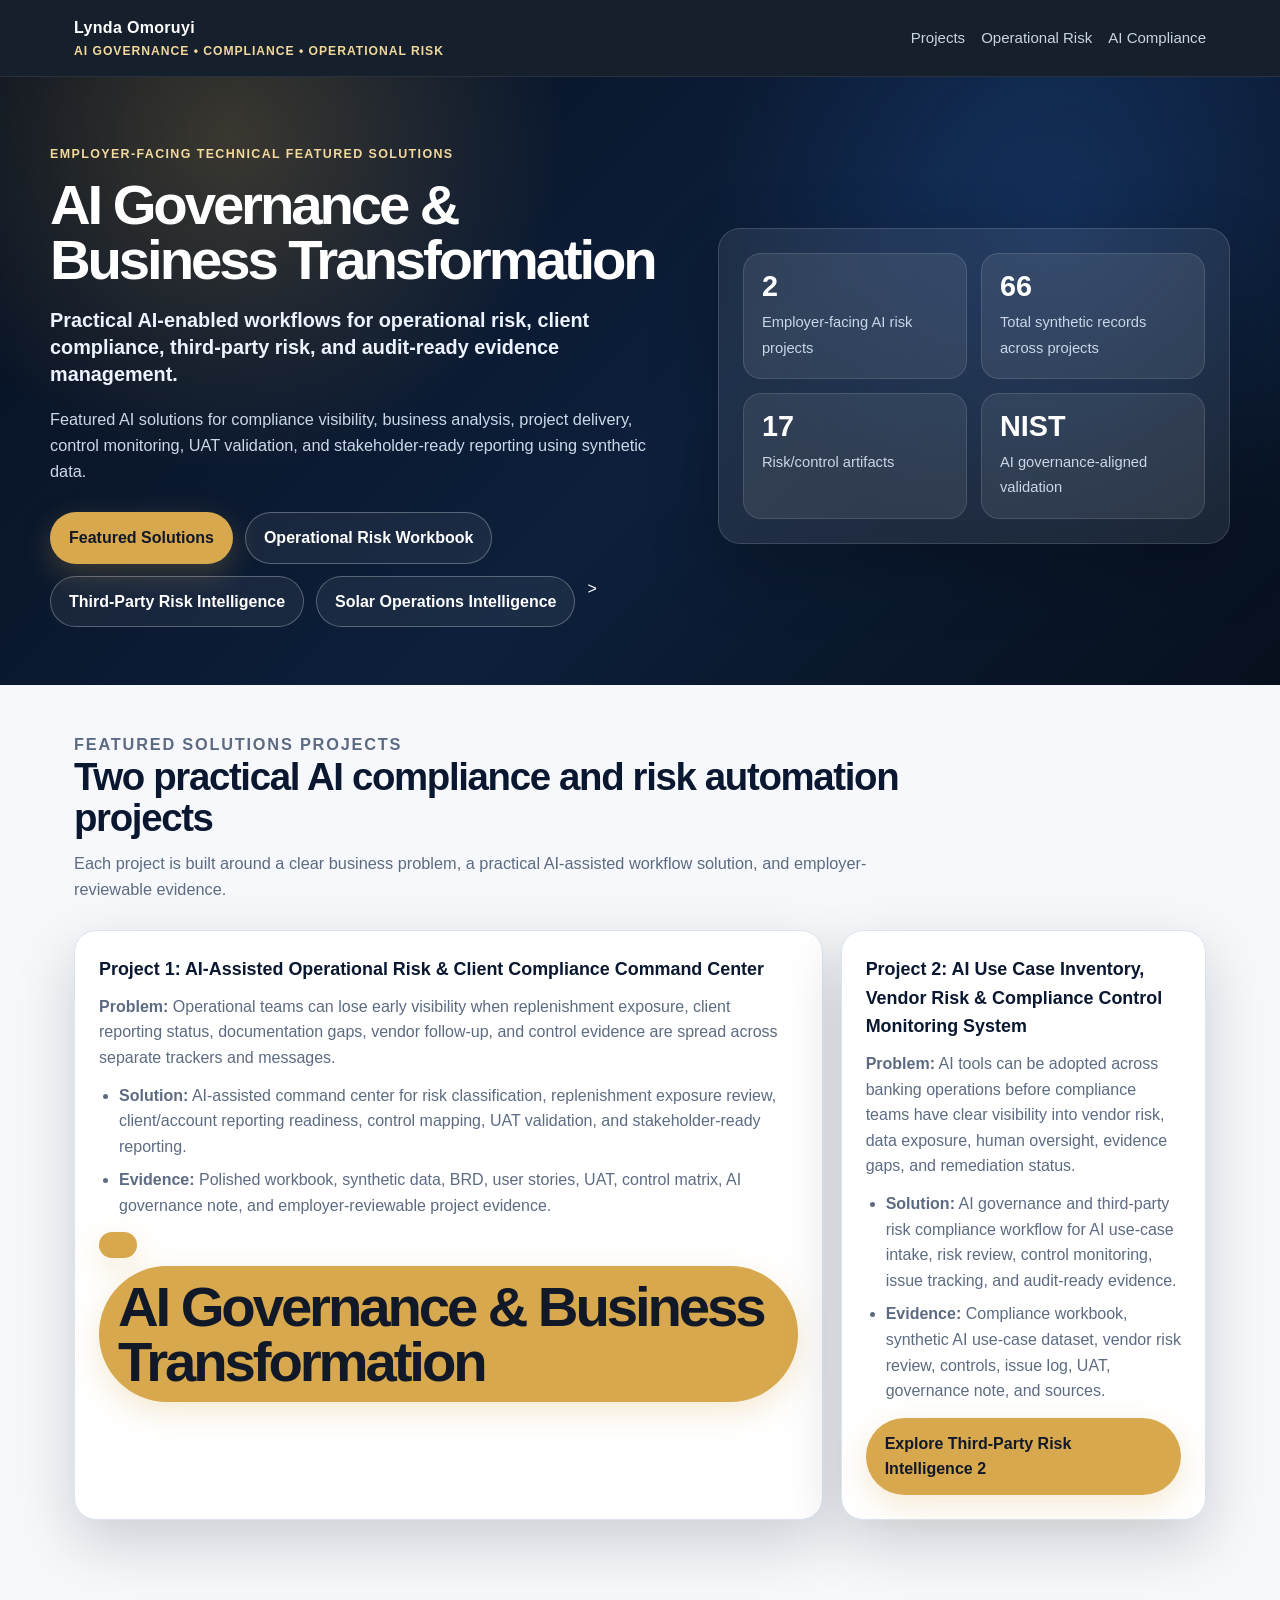
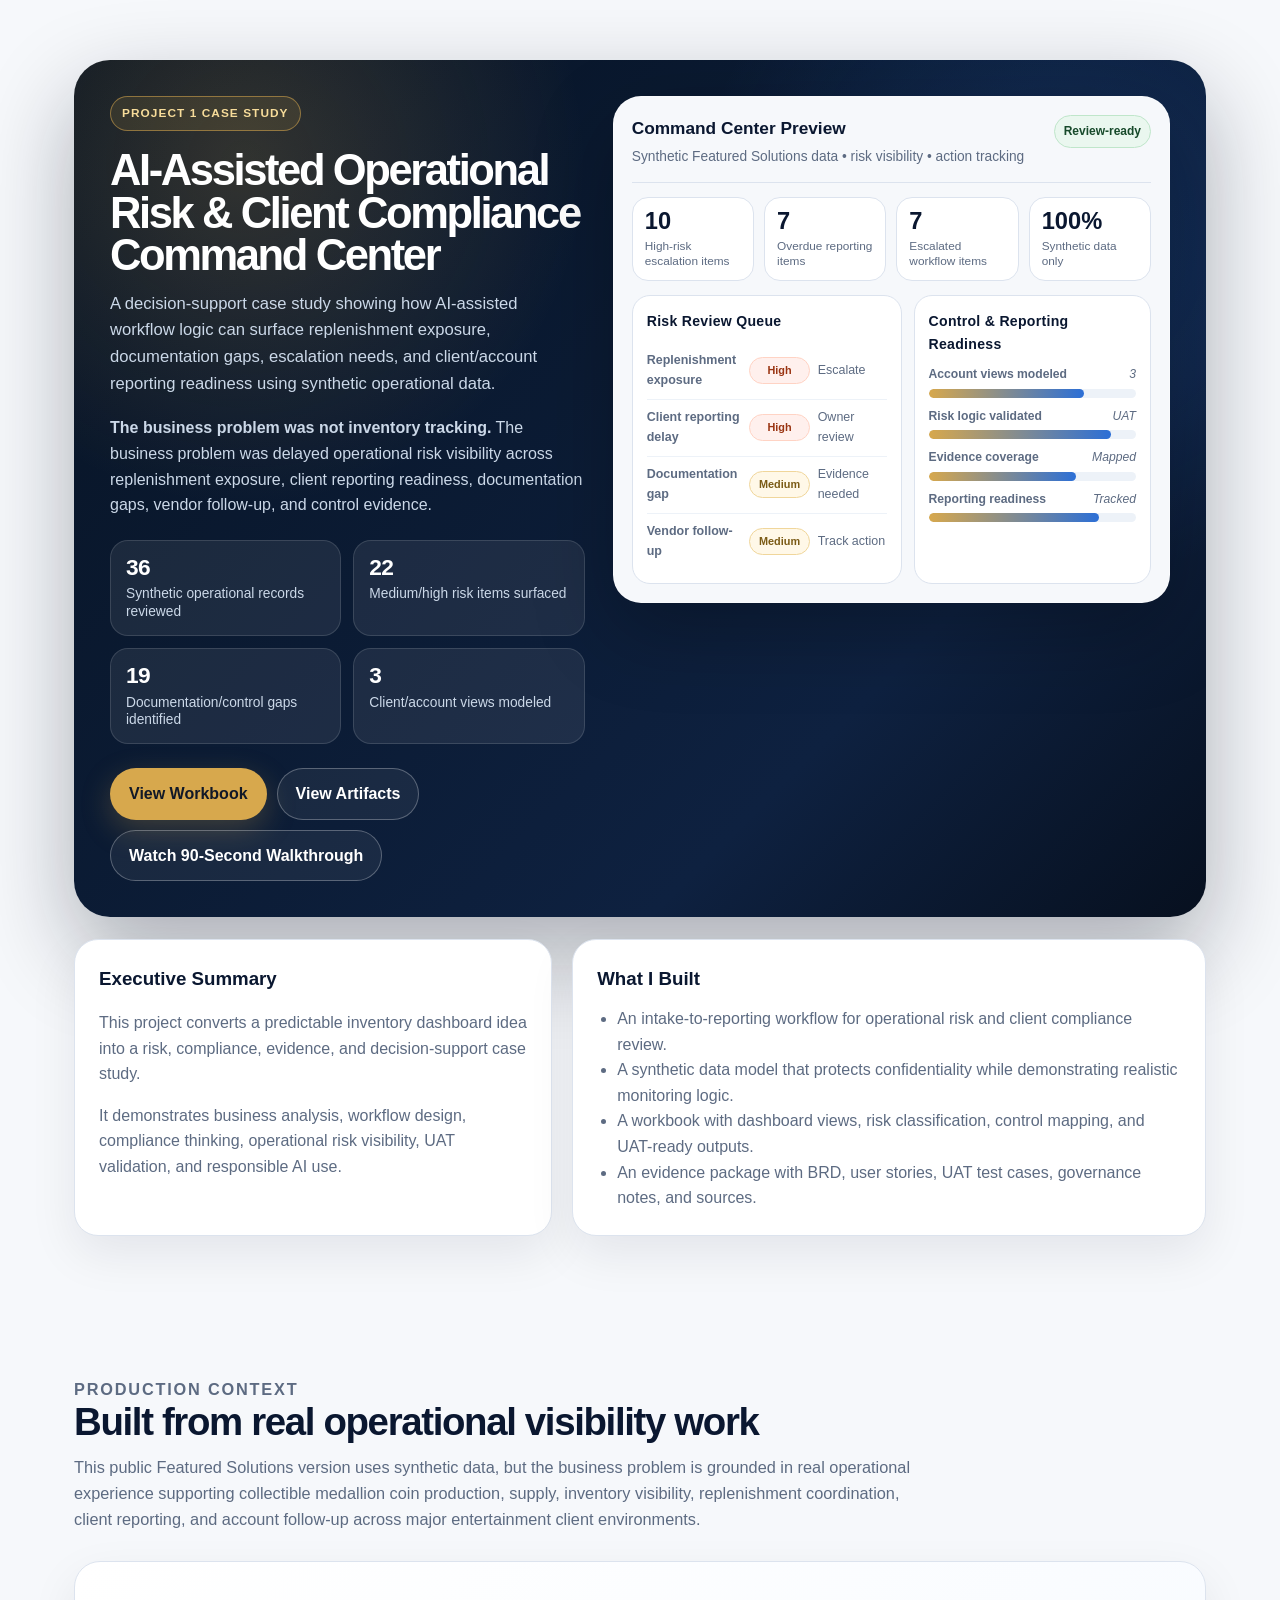
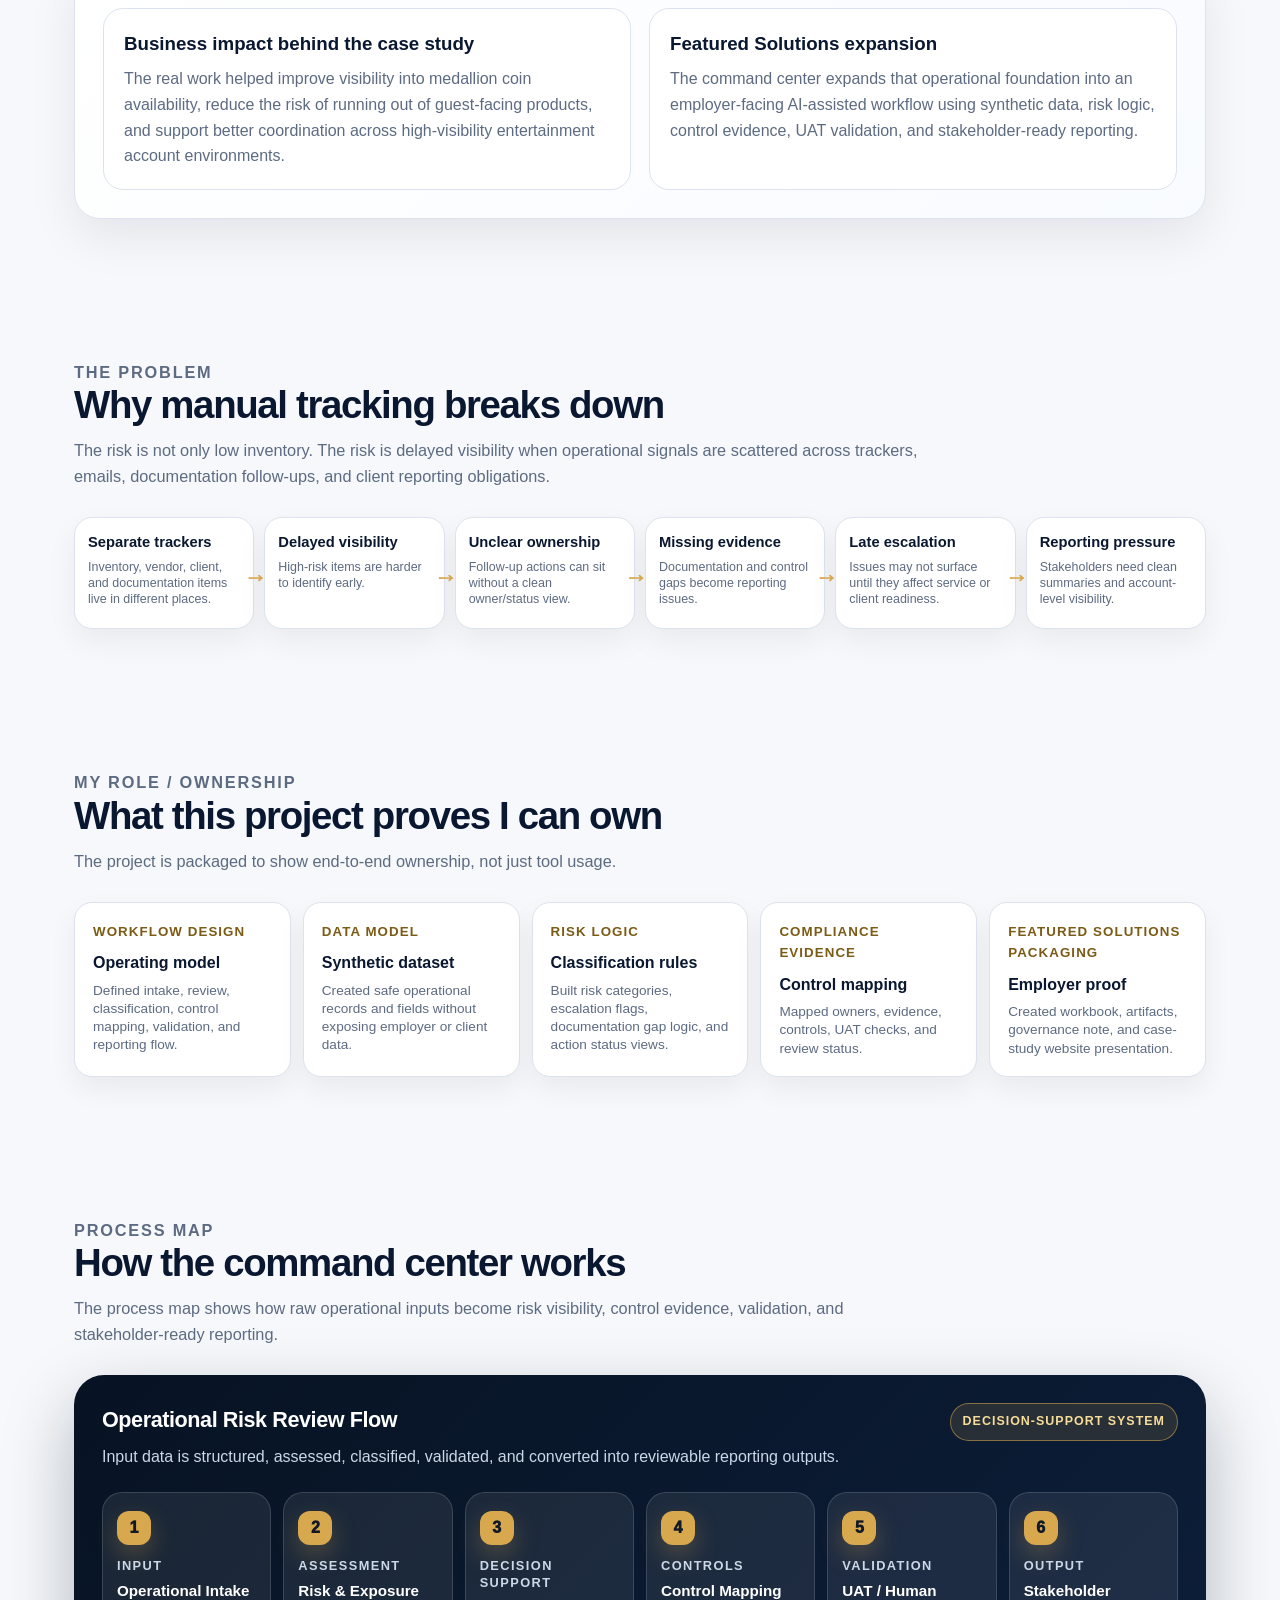
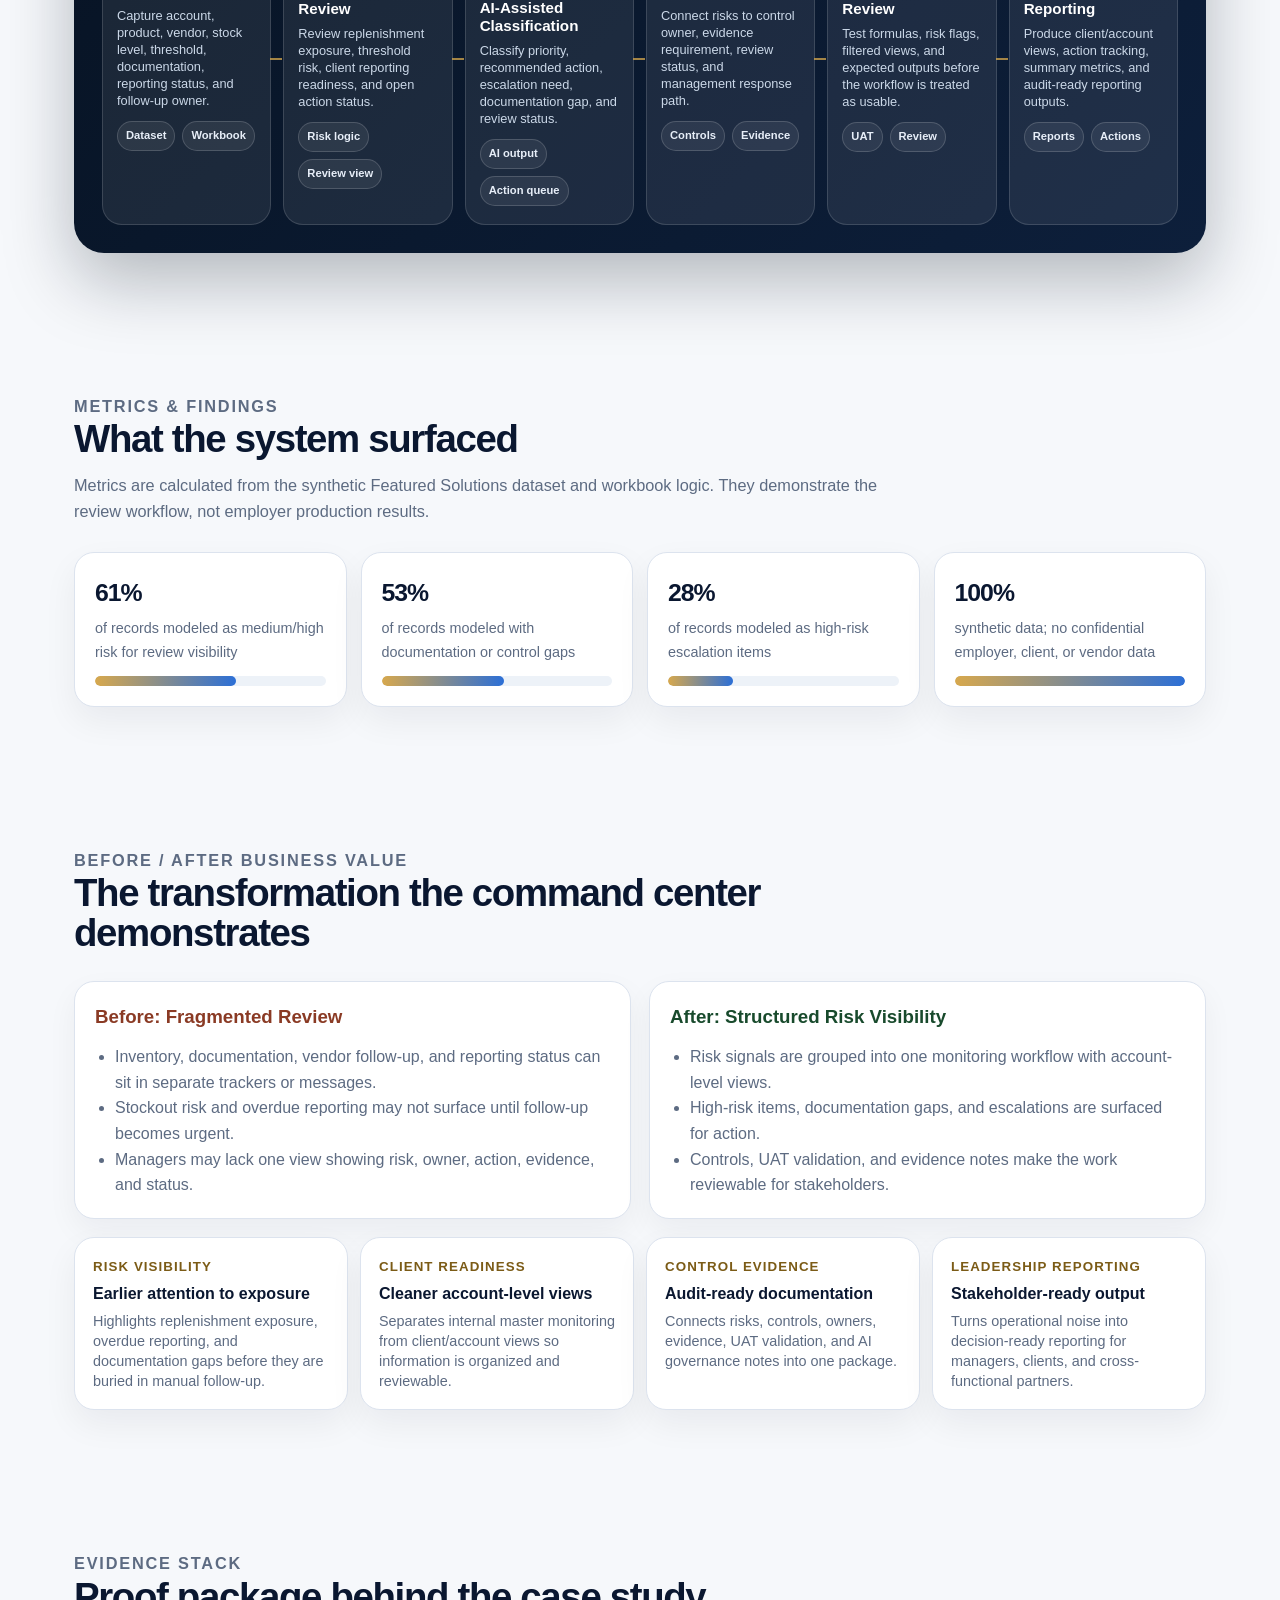
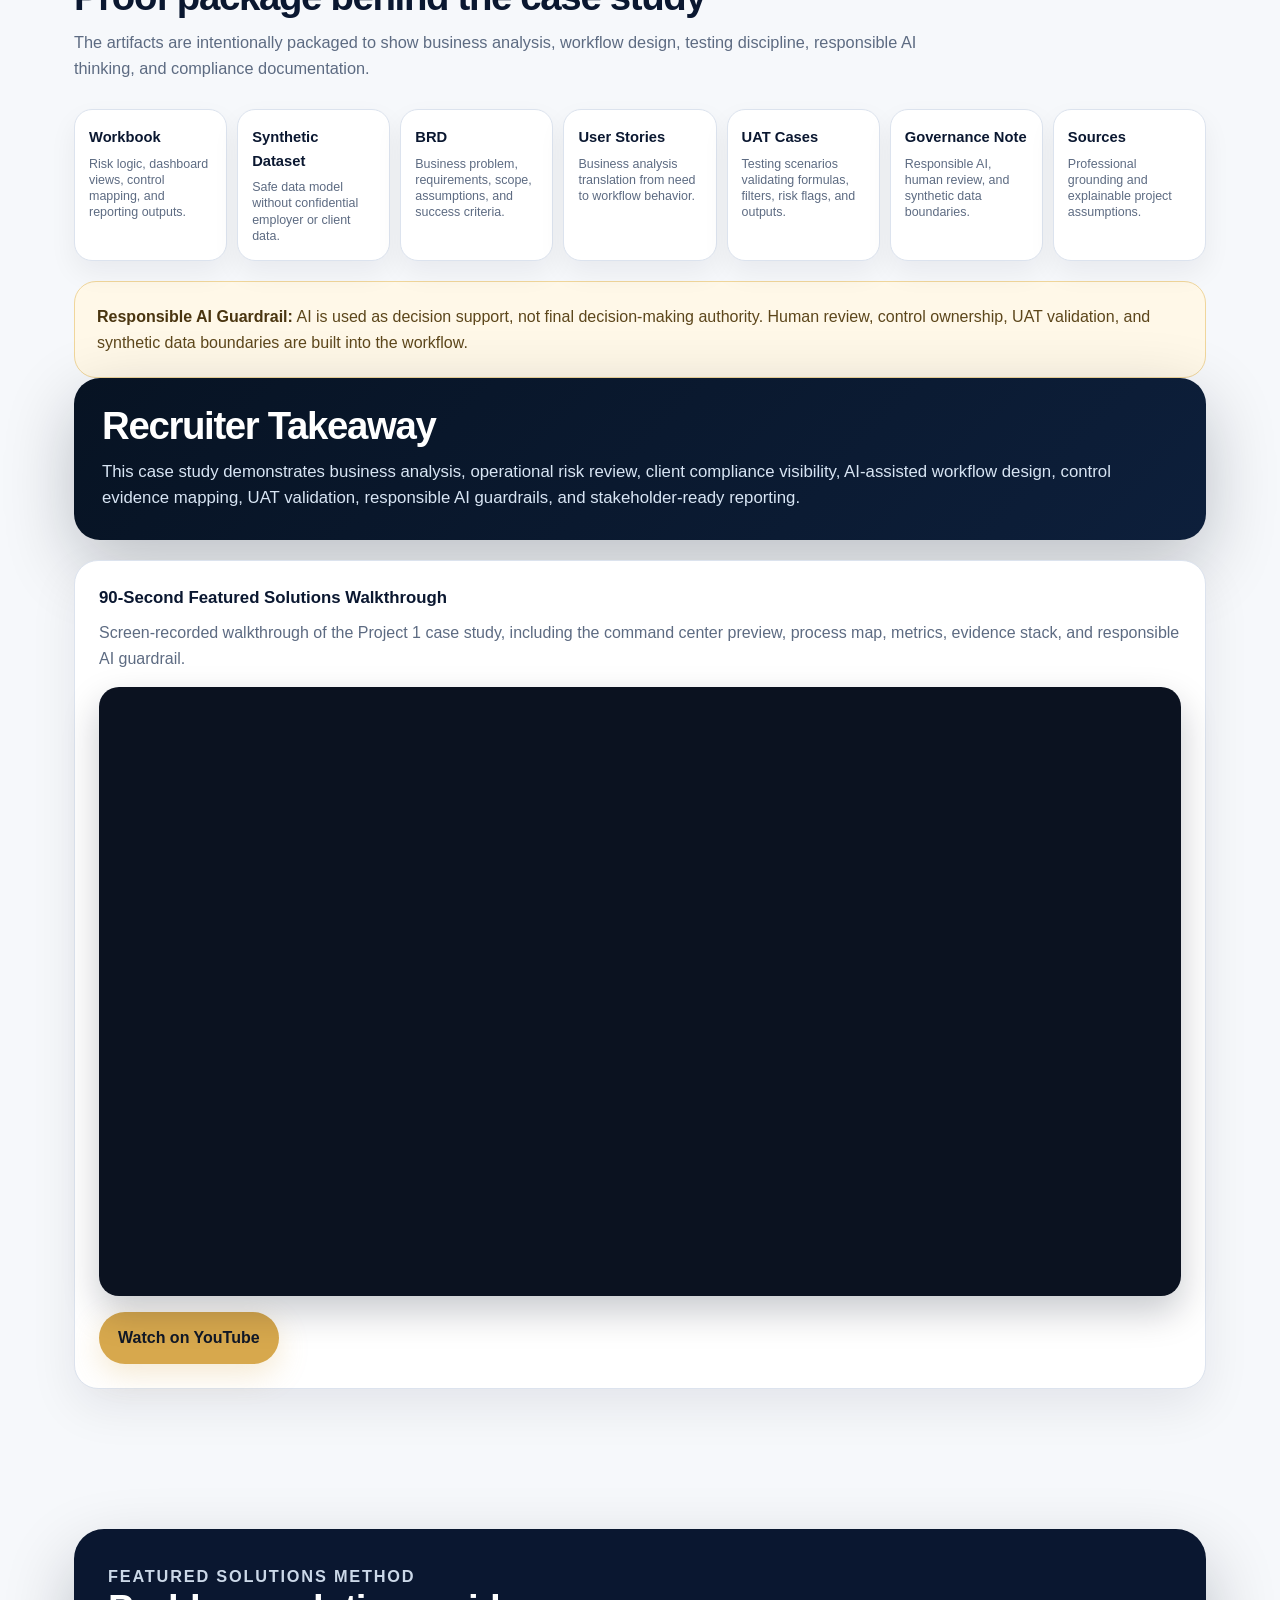
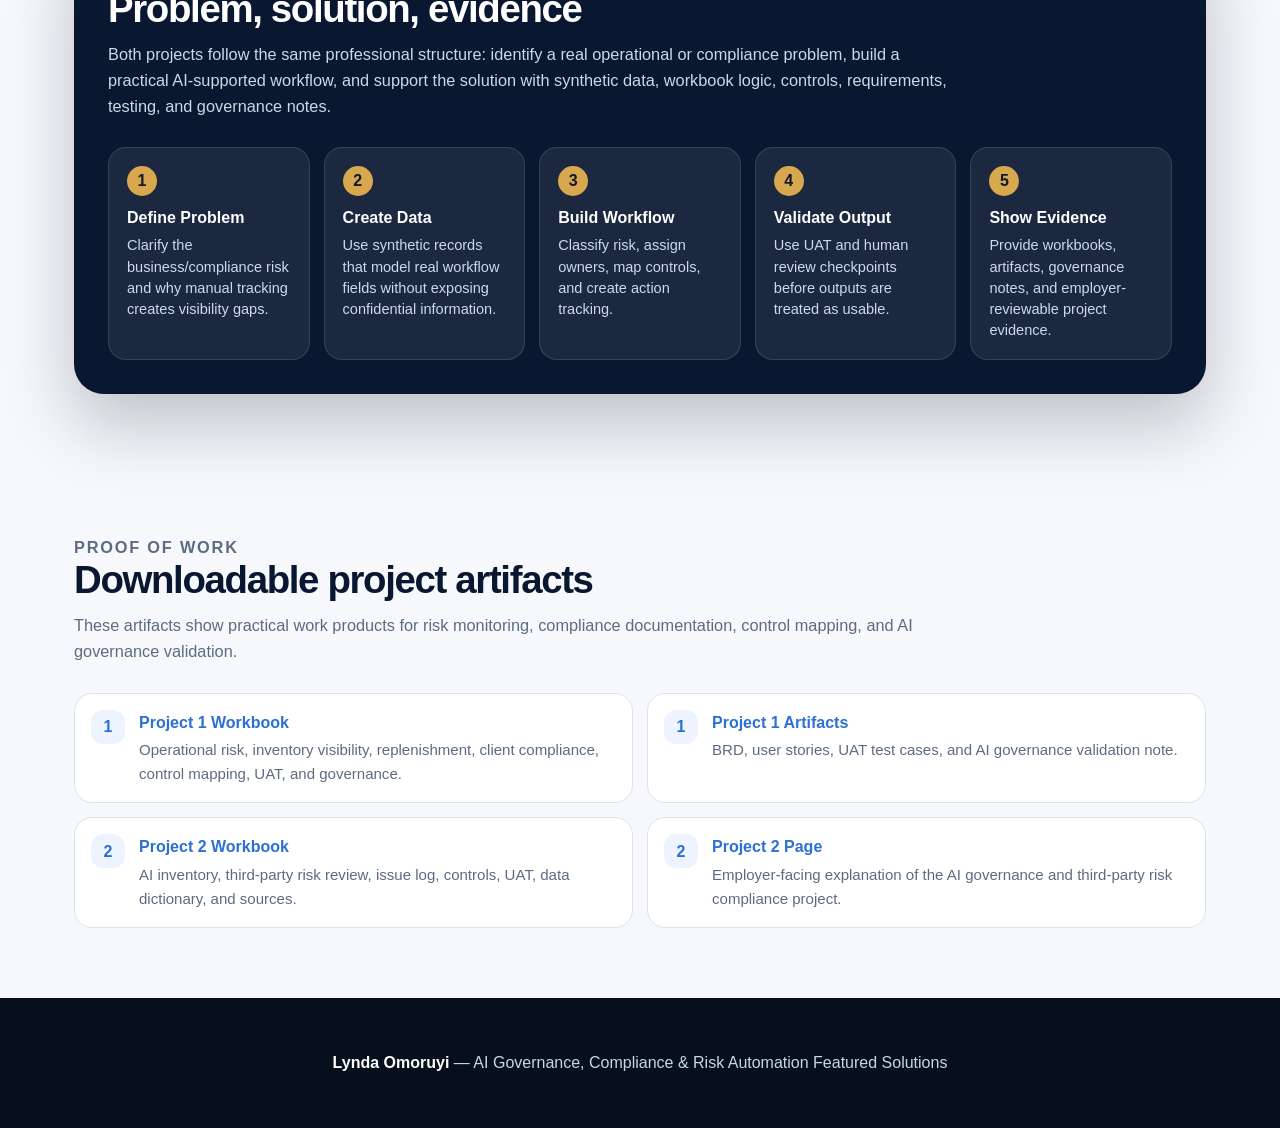
==== commit b7315514: "Refine homepage featured solutions copy" ====
--- a/index.html
+++ b/index.html
@@ -232,7 +232,7 @@
         <h1>AI Governance & Business Transformation</h1>
         <p class="project-title">Practical AI-enabled workflows for operational risk, client compliance, third-party risk, and audit-ready evidence management.</p>
         <p class="hero-text">
-          A professional Featured Solutions demonstrating how AI can support compliance visibility, business analysis, project delivery, control monitoring, UAT validation, and stakeholder-ready reporting using synthetic data.
+          Featured AI solutions for compliance visibility, business analysis, project delivery, control monitoring, UAT validation, and stakeholder-ready reporting using synthetic data.
         </p>
         <div class="cta-row">
           <a class="btn btn-primary" href="#projects">Featured Solutions</a>
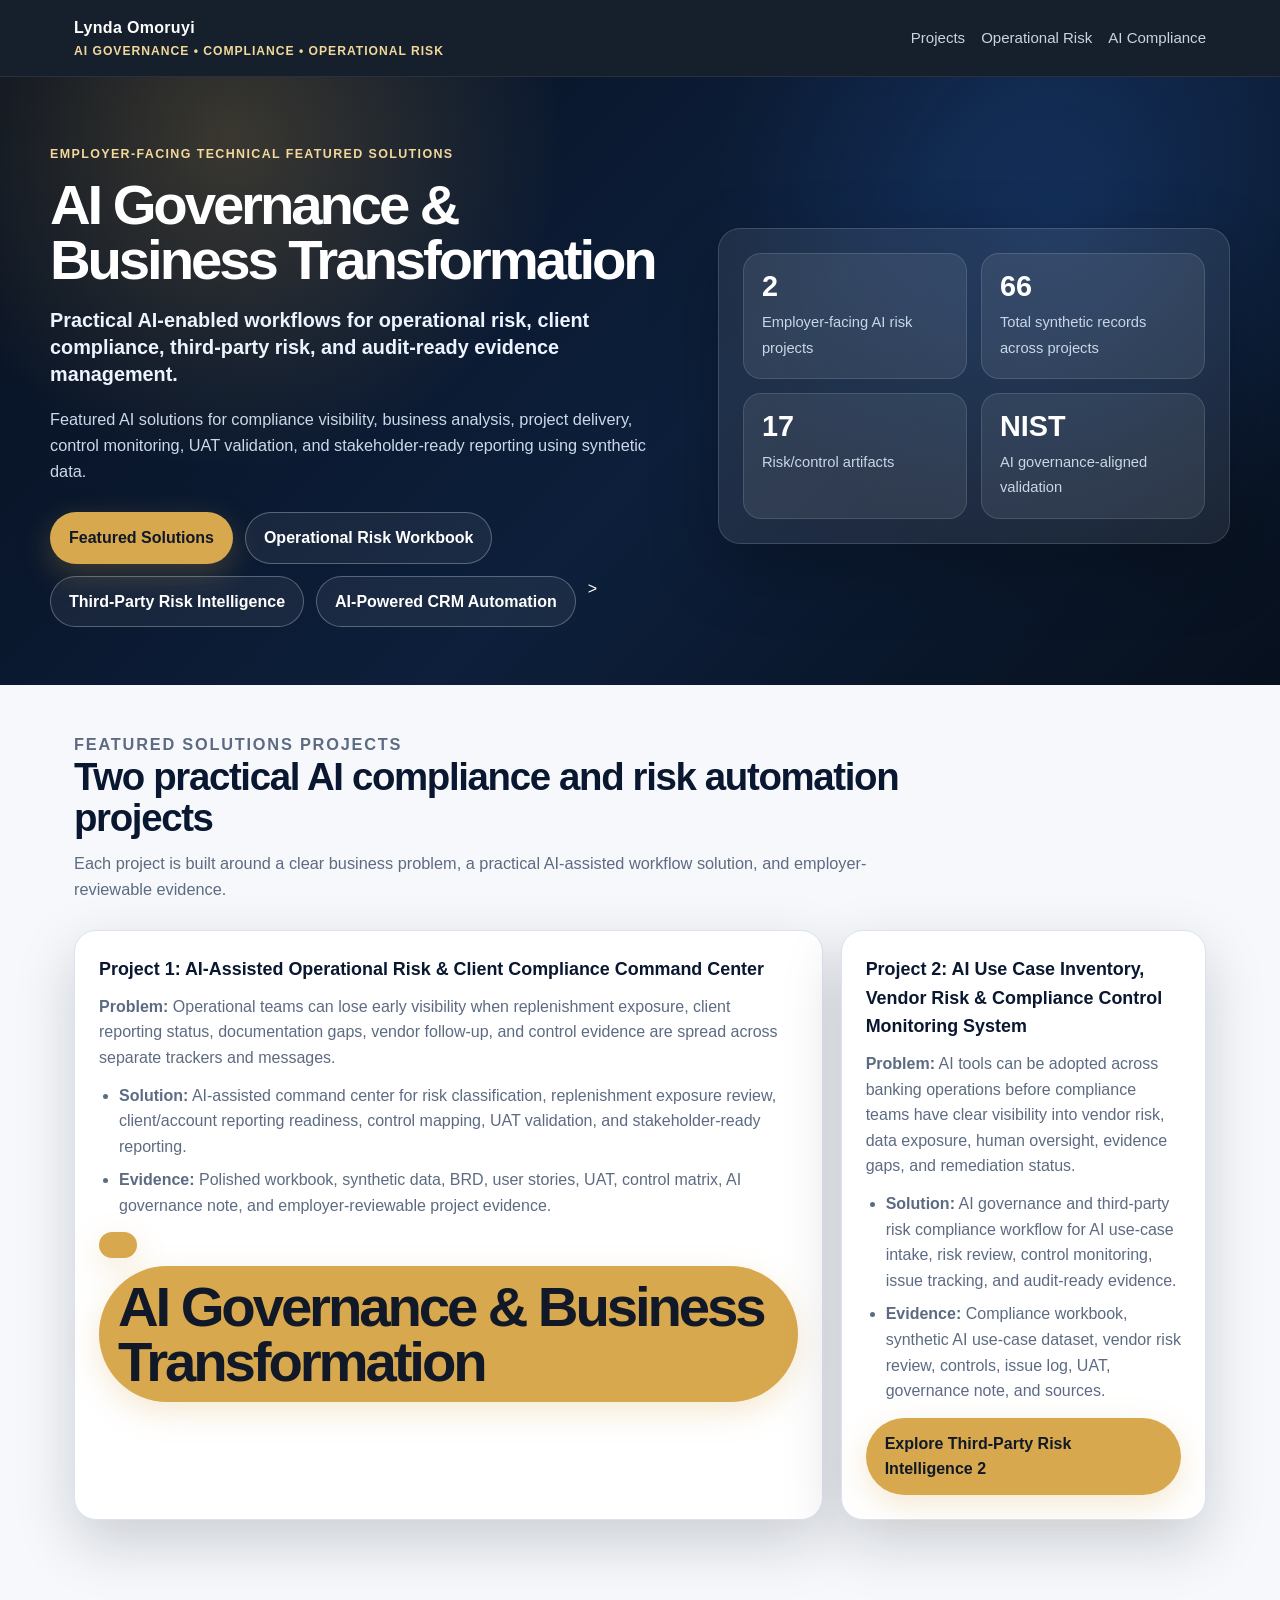
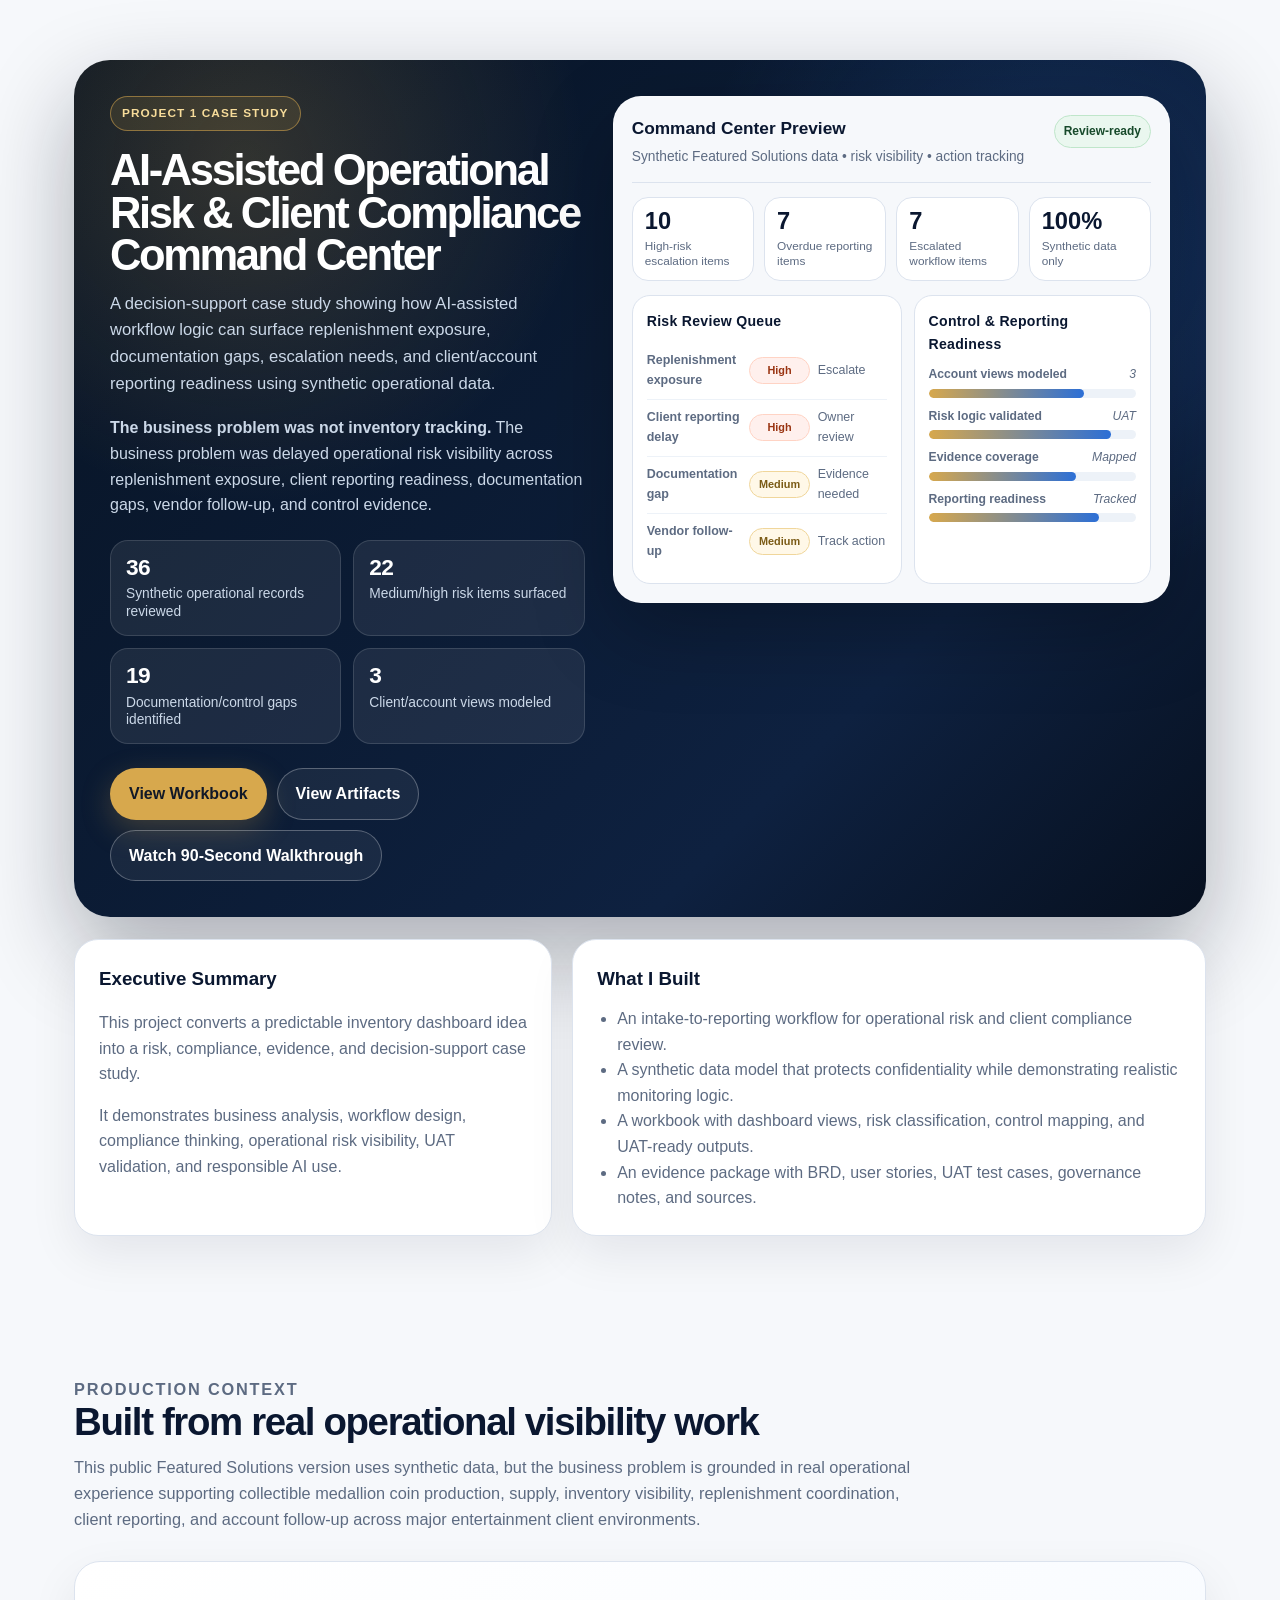
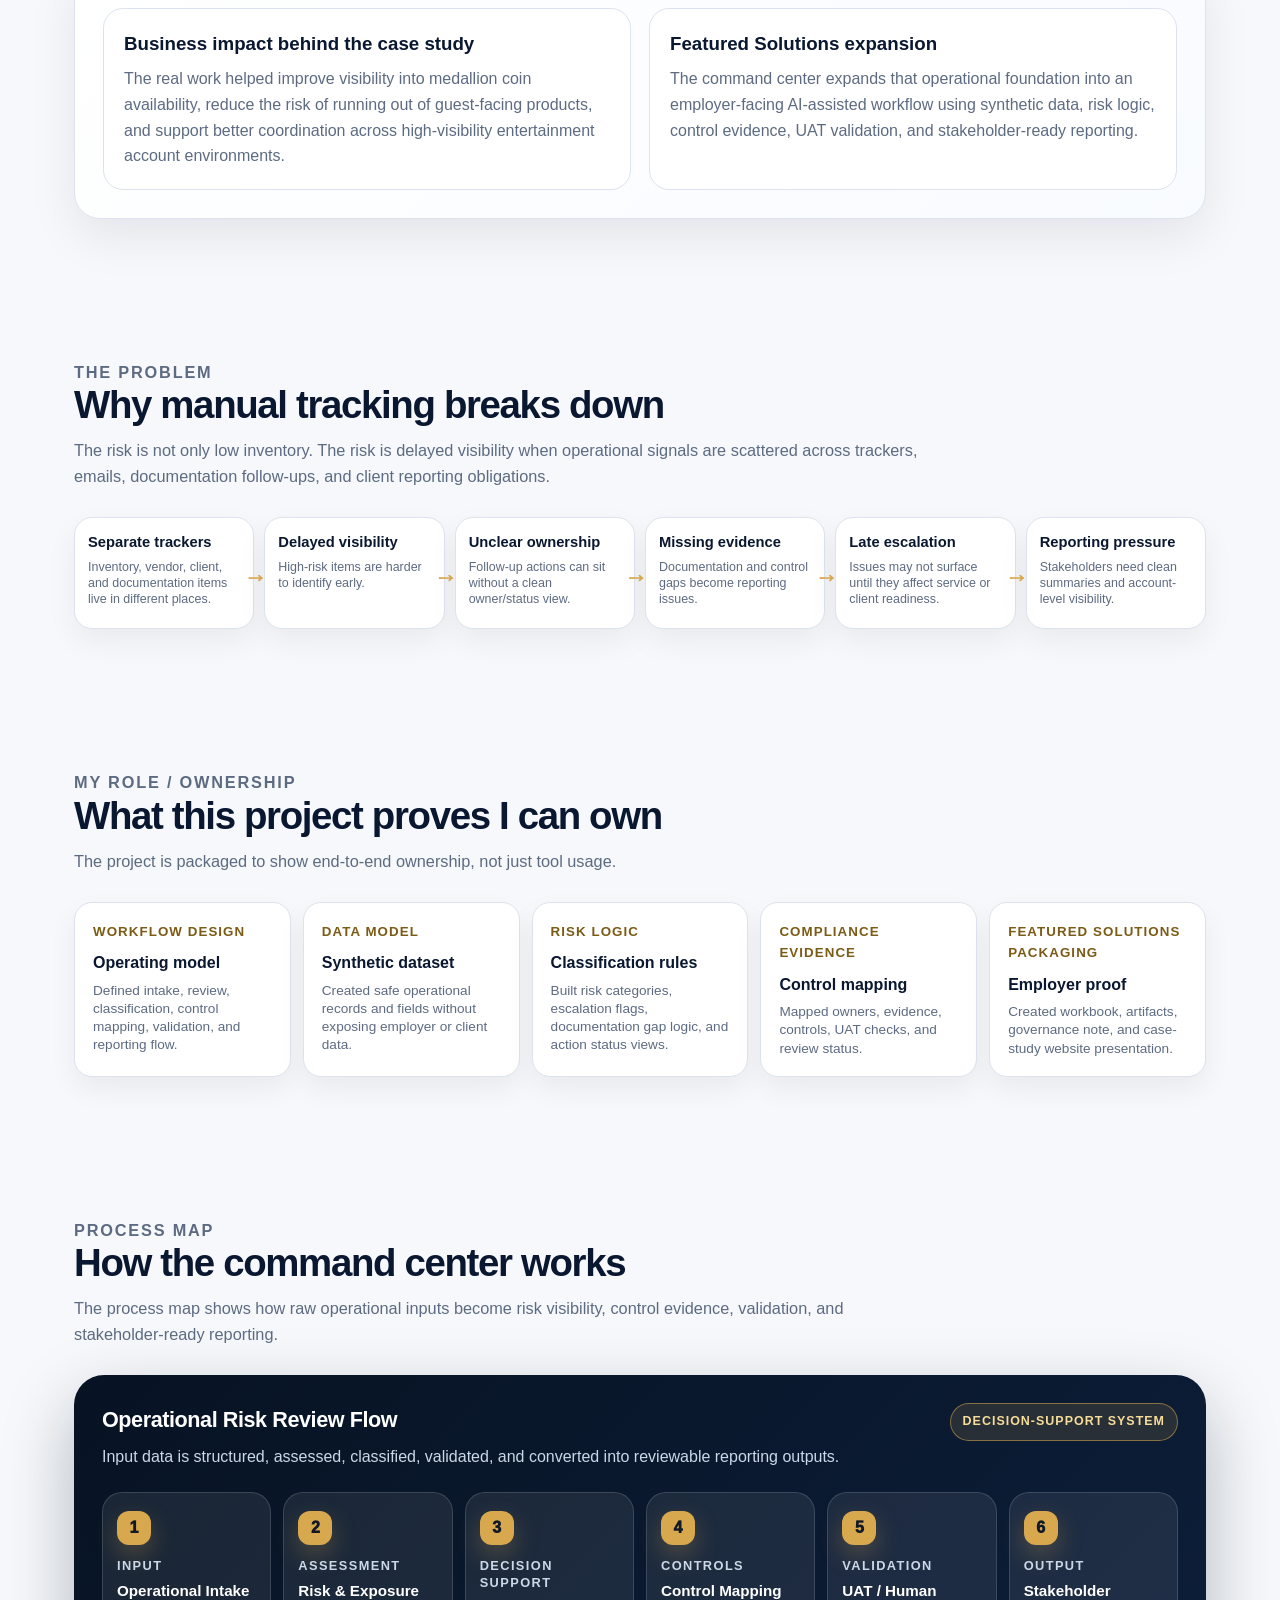
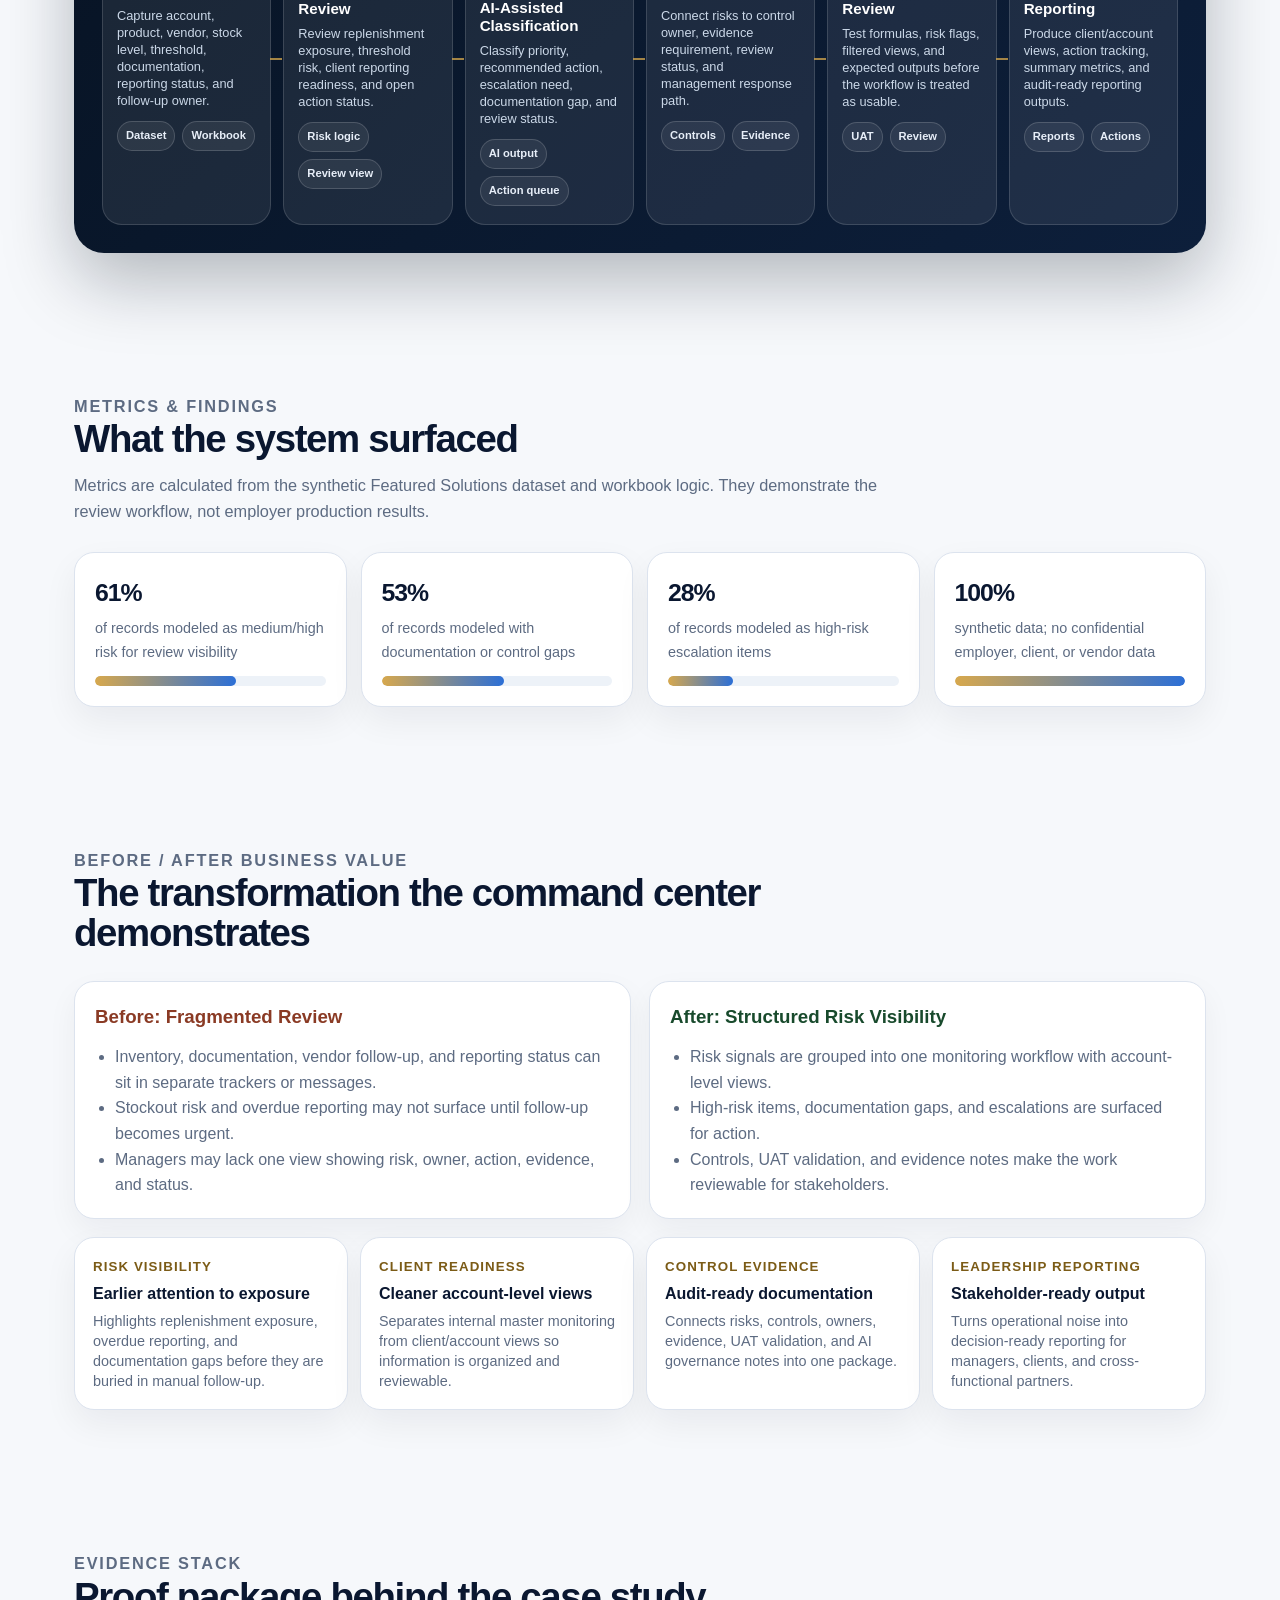
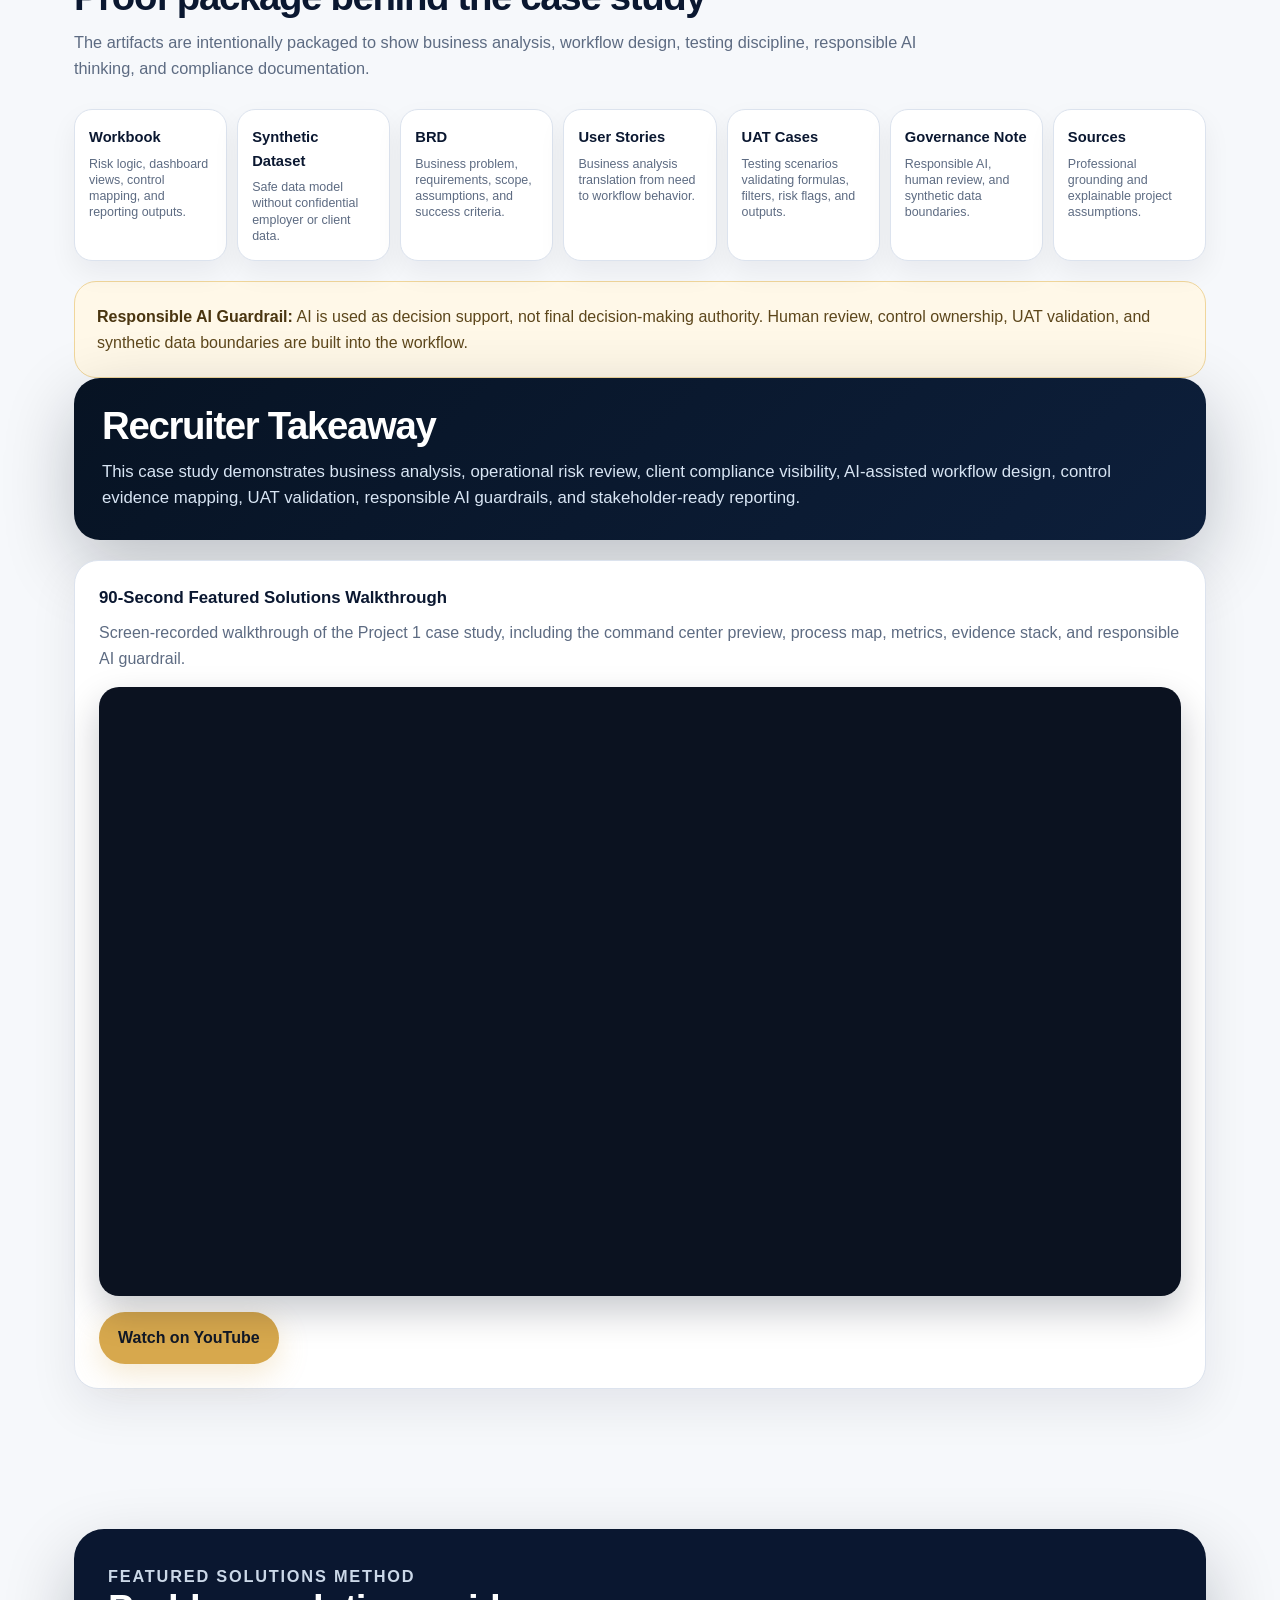
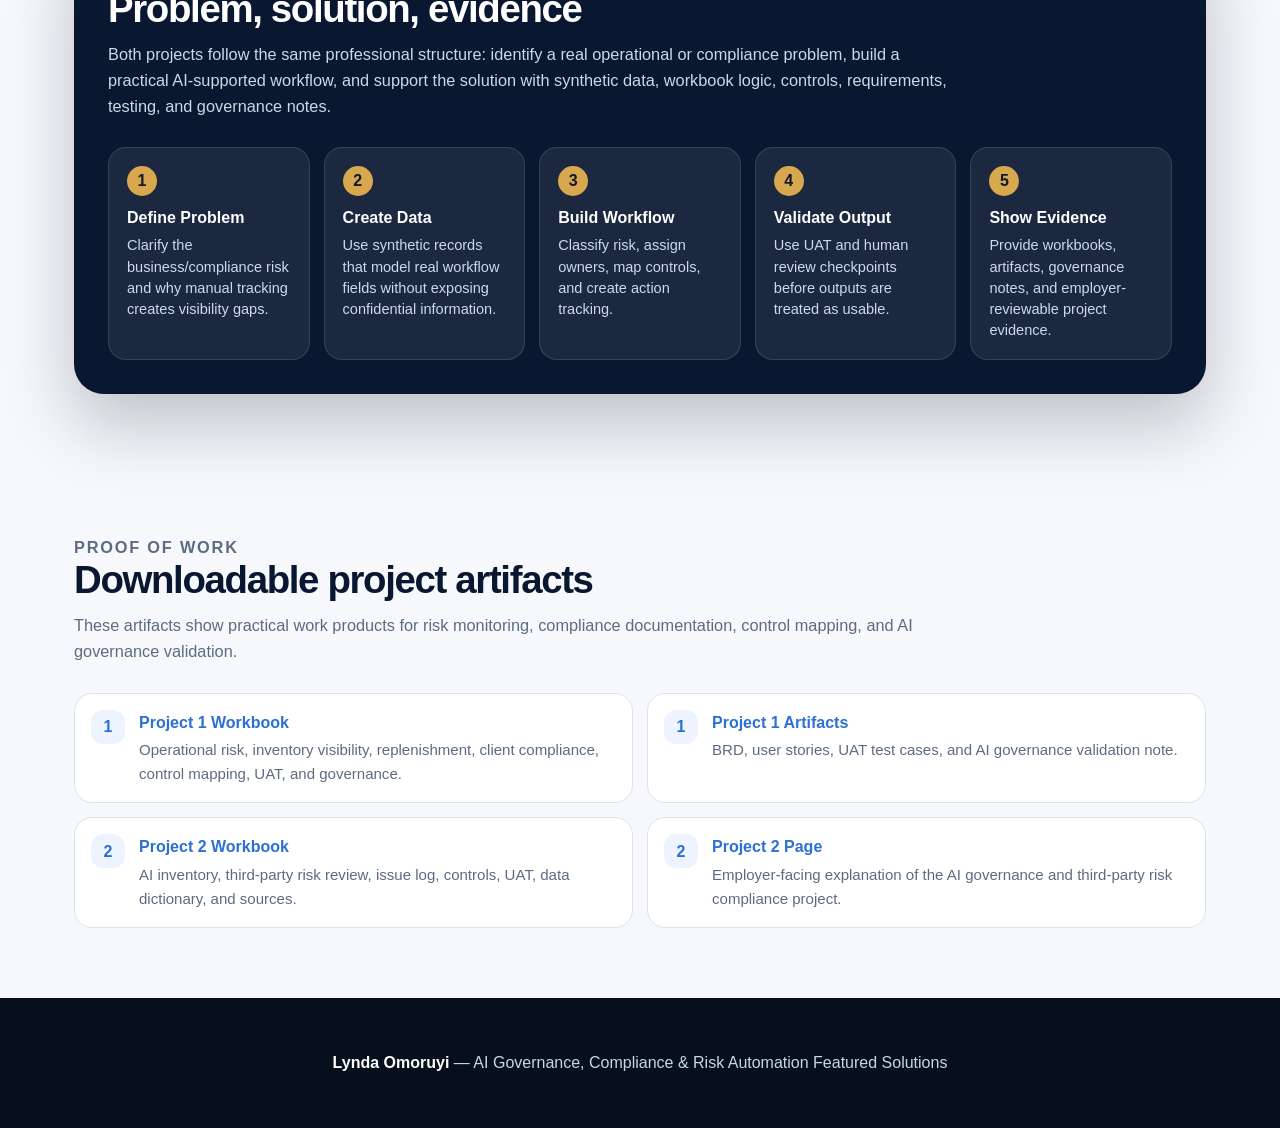
==== commit 33beaec7: "Update featured project title to AI-Powered CRM Automation" ====
--- a/index.html
+++ b/index.html
@@ -238,7 +238,7 @@
           <a class="btn btn-primary" href="#projects">Featured Solutions</a>
           <a class="btn btn-secondary" href="ai_risk_automation_workbook.xlsx">Operational Risk Workbook</a>
           <a class="btn btn-secondary" href="ai_third_party_risk_project.html">Third-Party Risk Intelligence</a>
-<a class="btn btn-secondary" href="solar_operations_intelligence/index.html">Solar Operations Intelligence</a>>
+<a class="btn btn-secondary" href="solar_operations_intelligence/index.html">AI-Powered CRM Automation</a>>
         </div>
       </div>
       <aside class="hero-card" aria-label="Featured Solutions highlights">
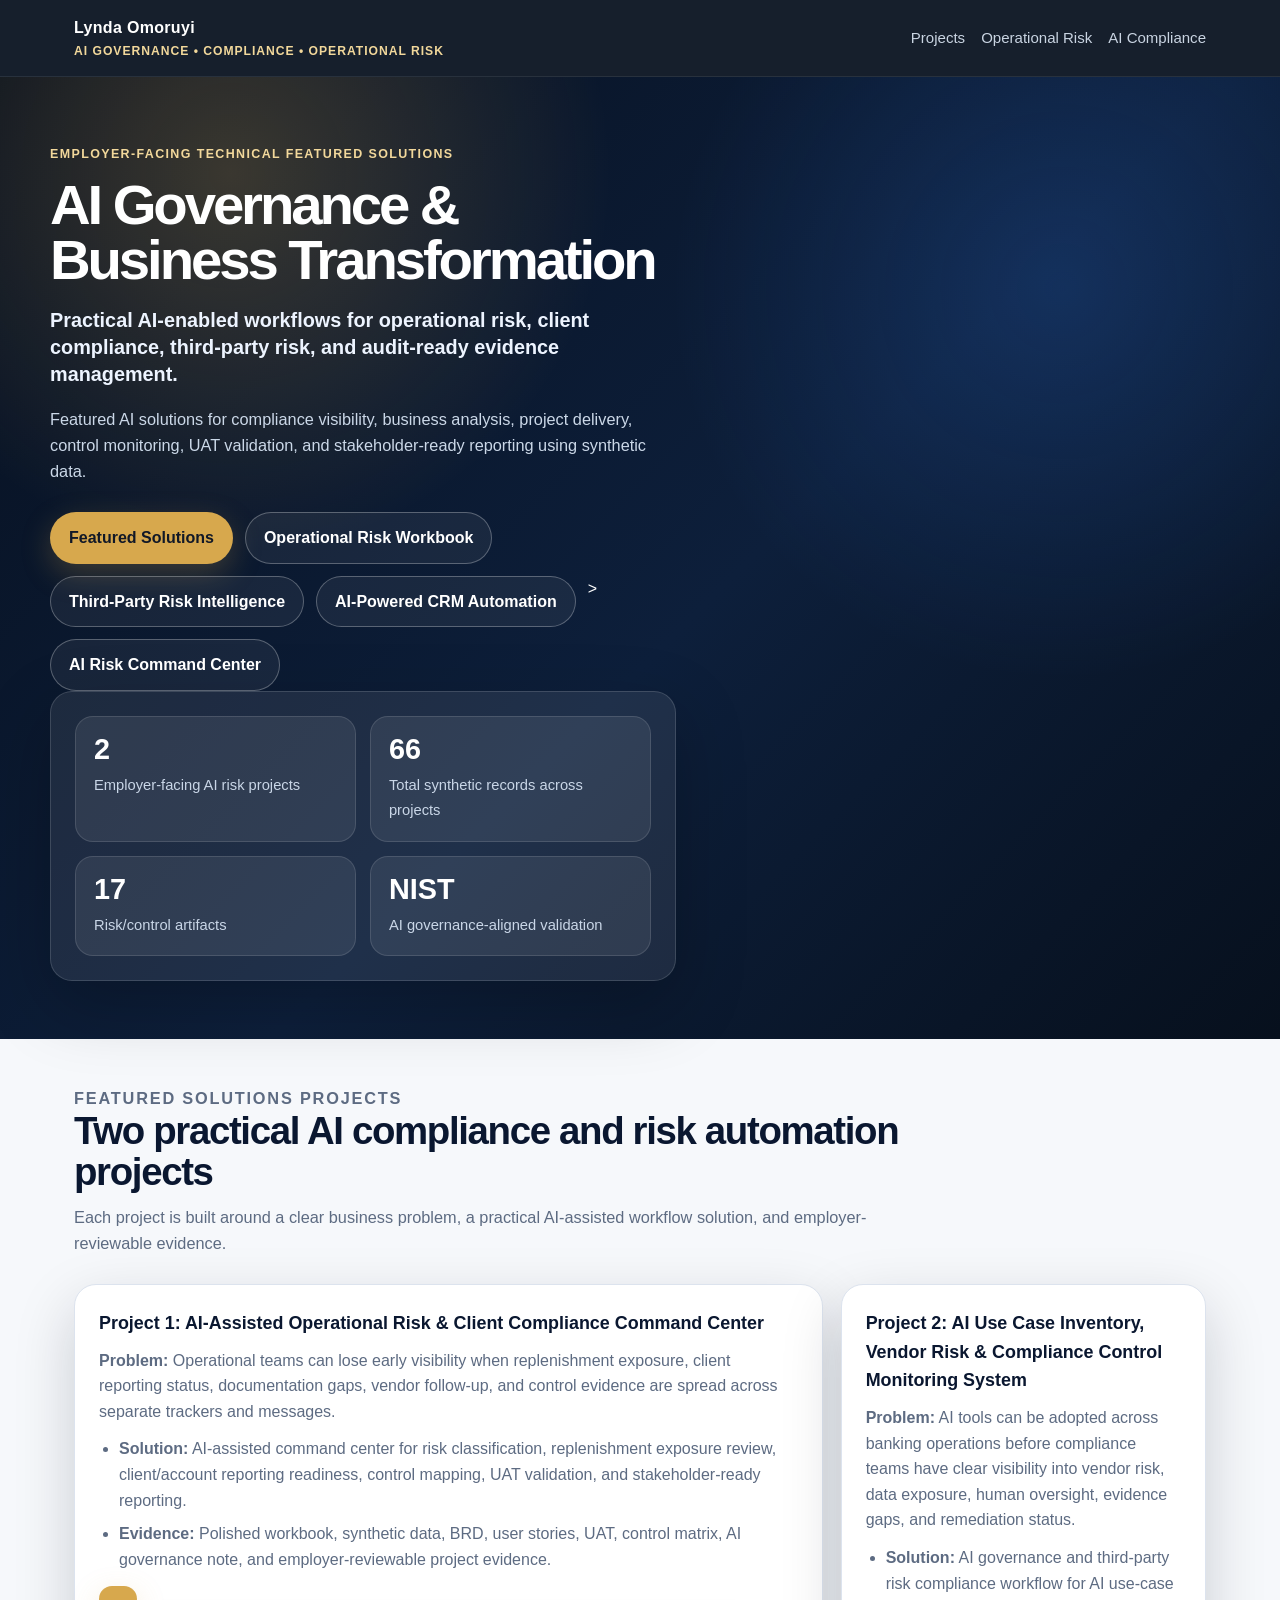
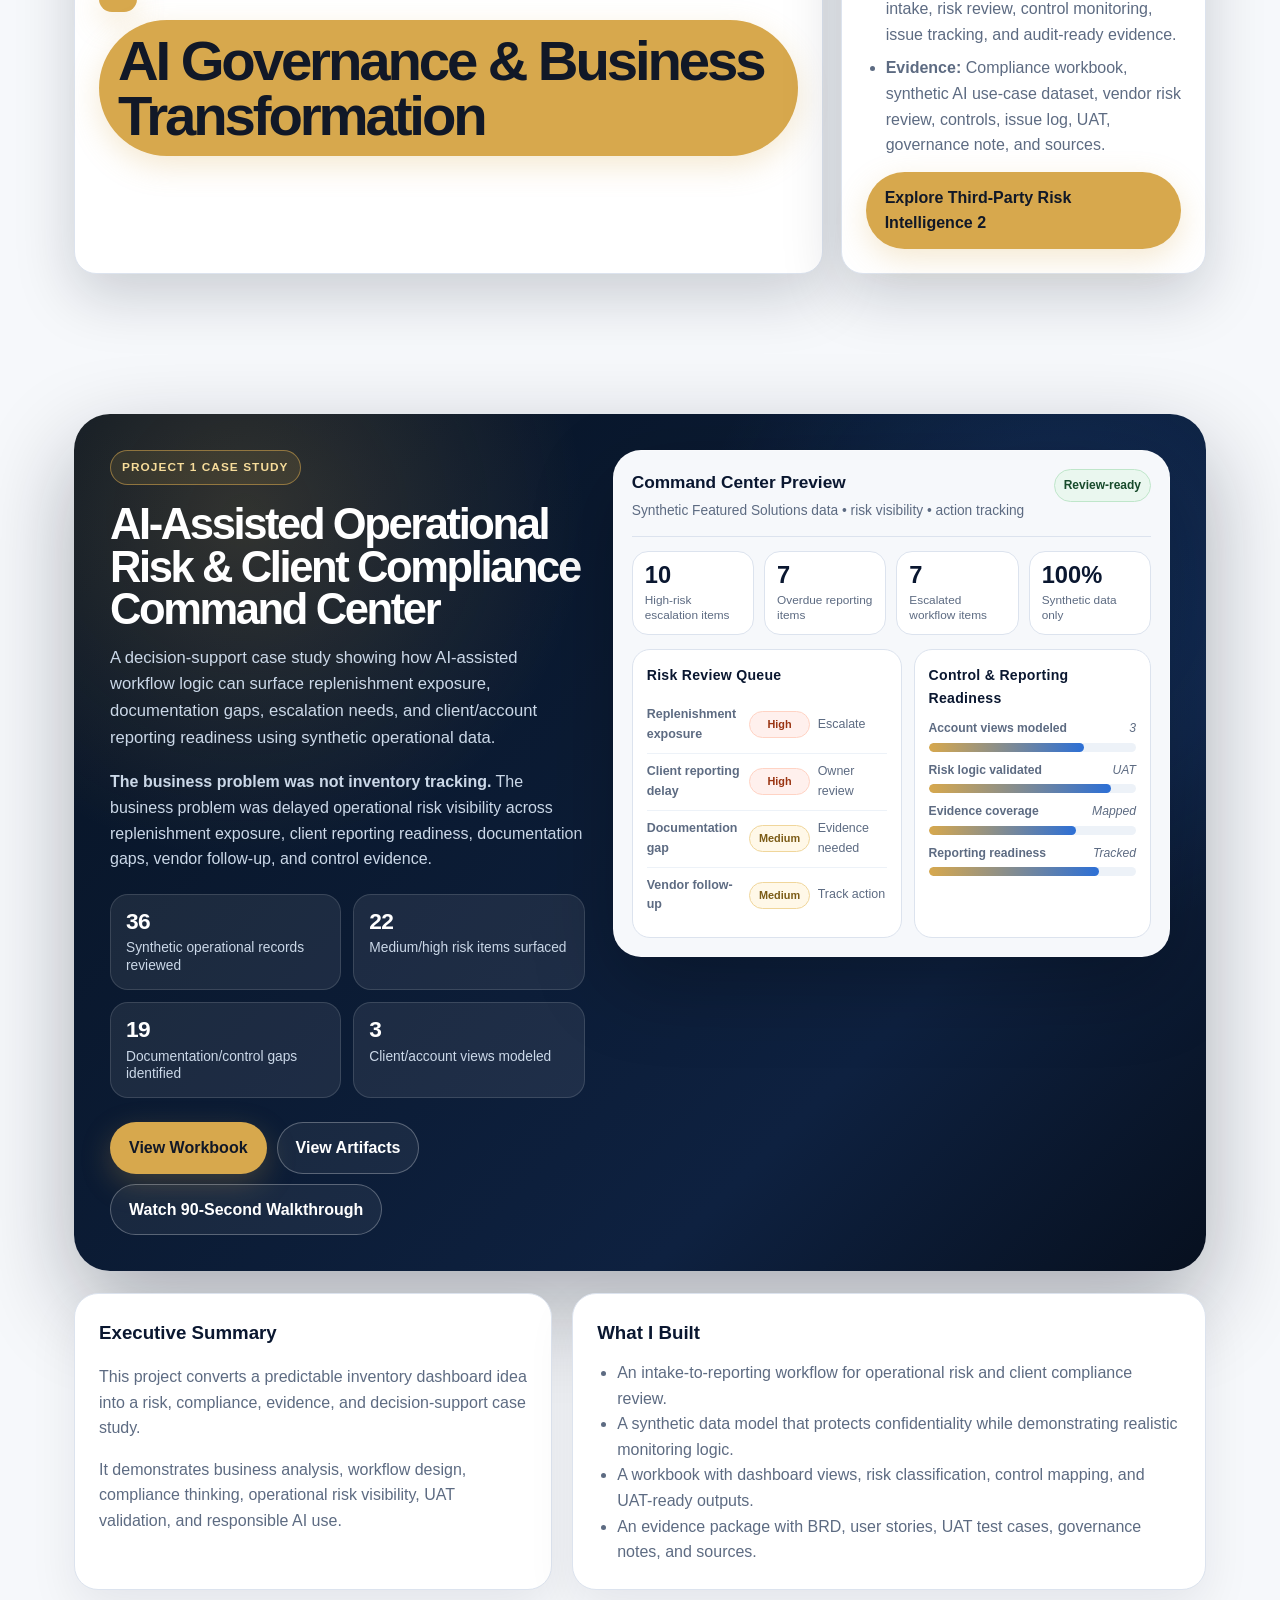
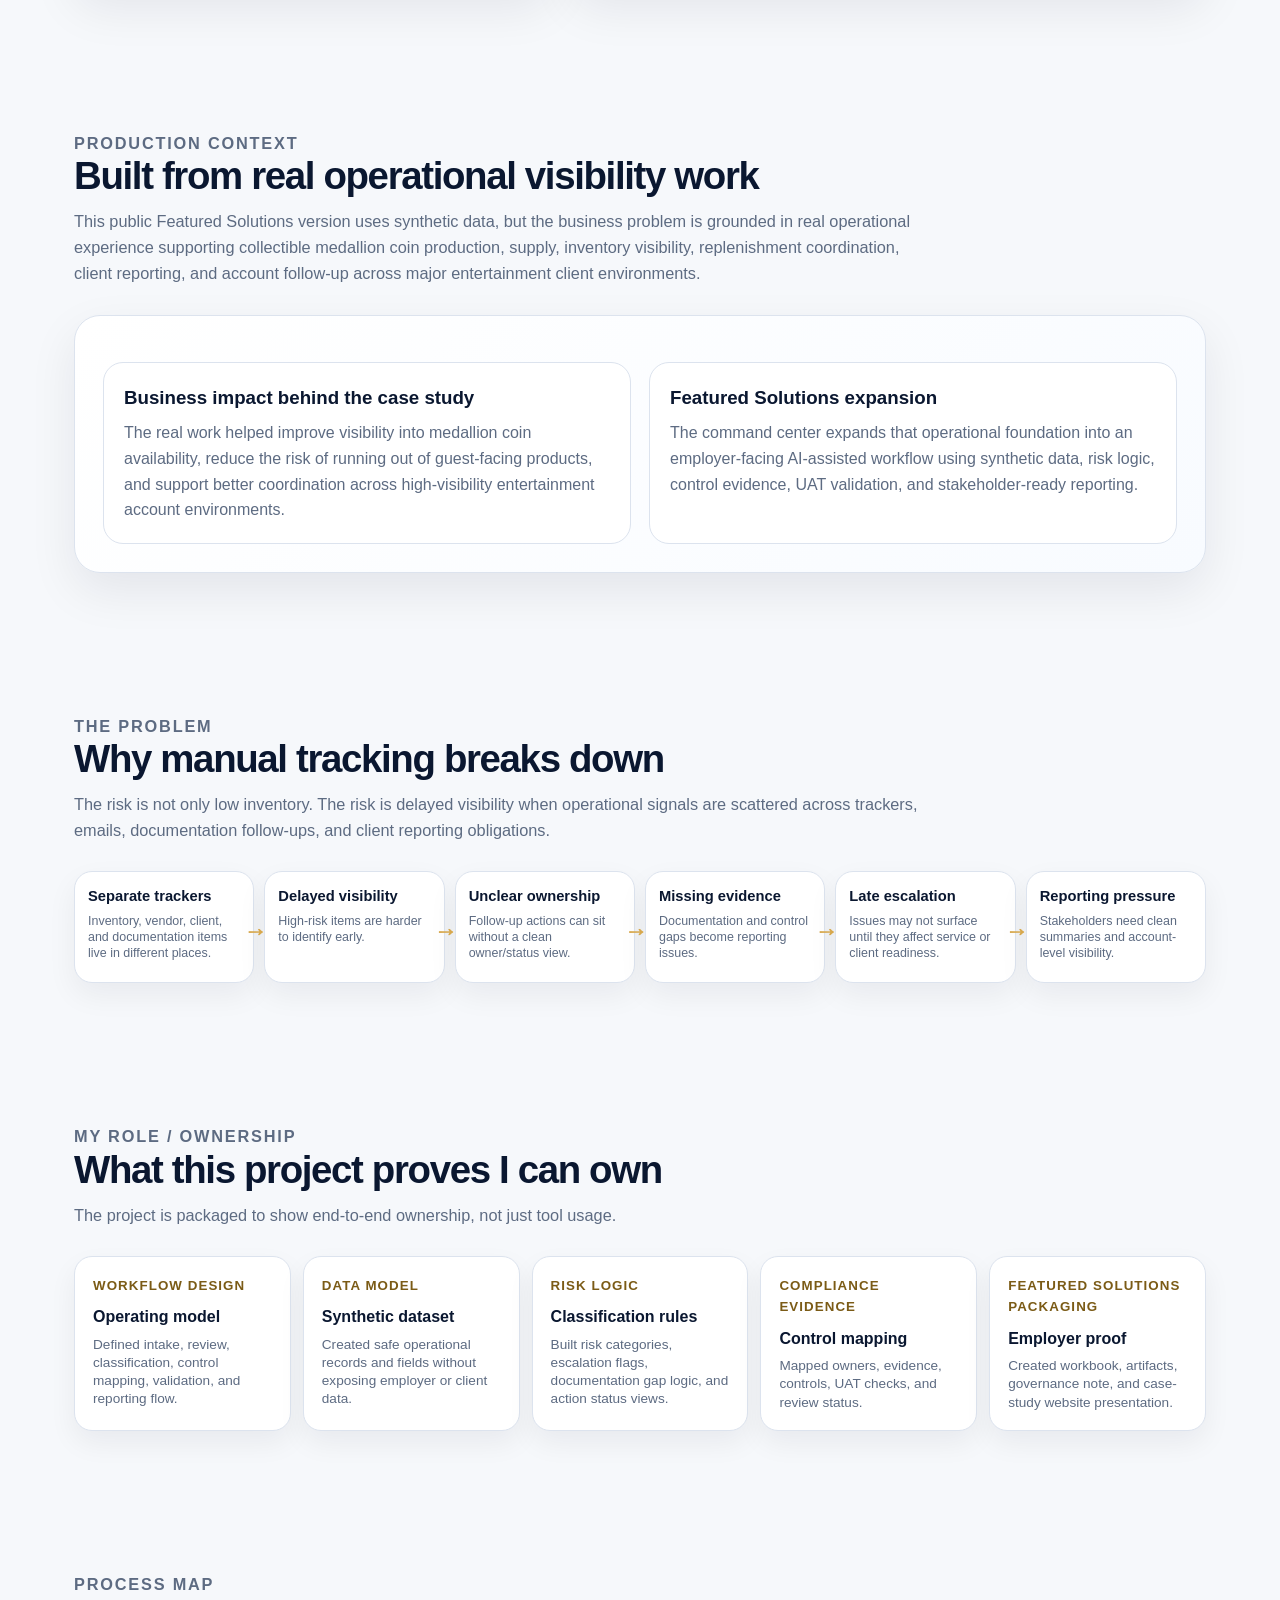
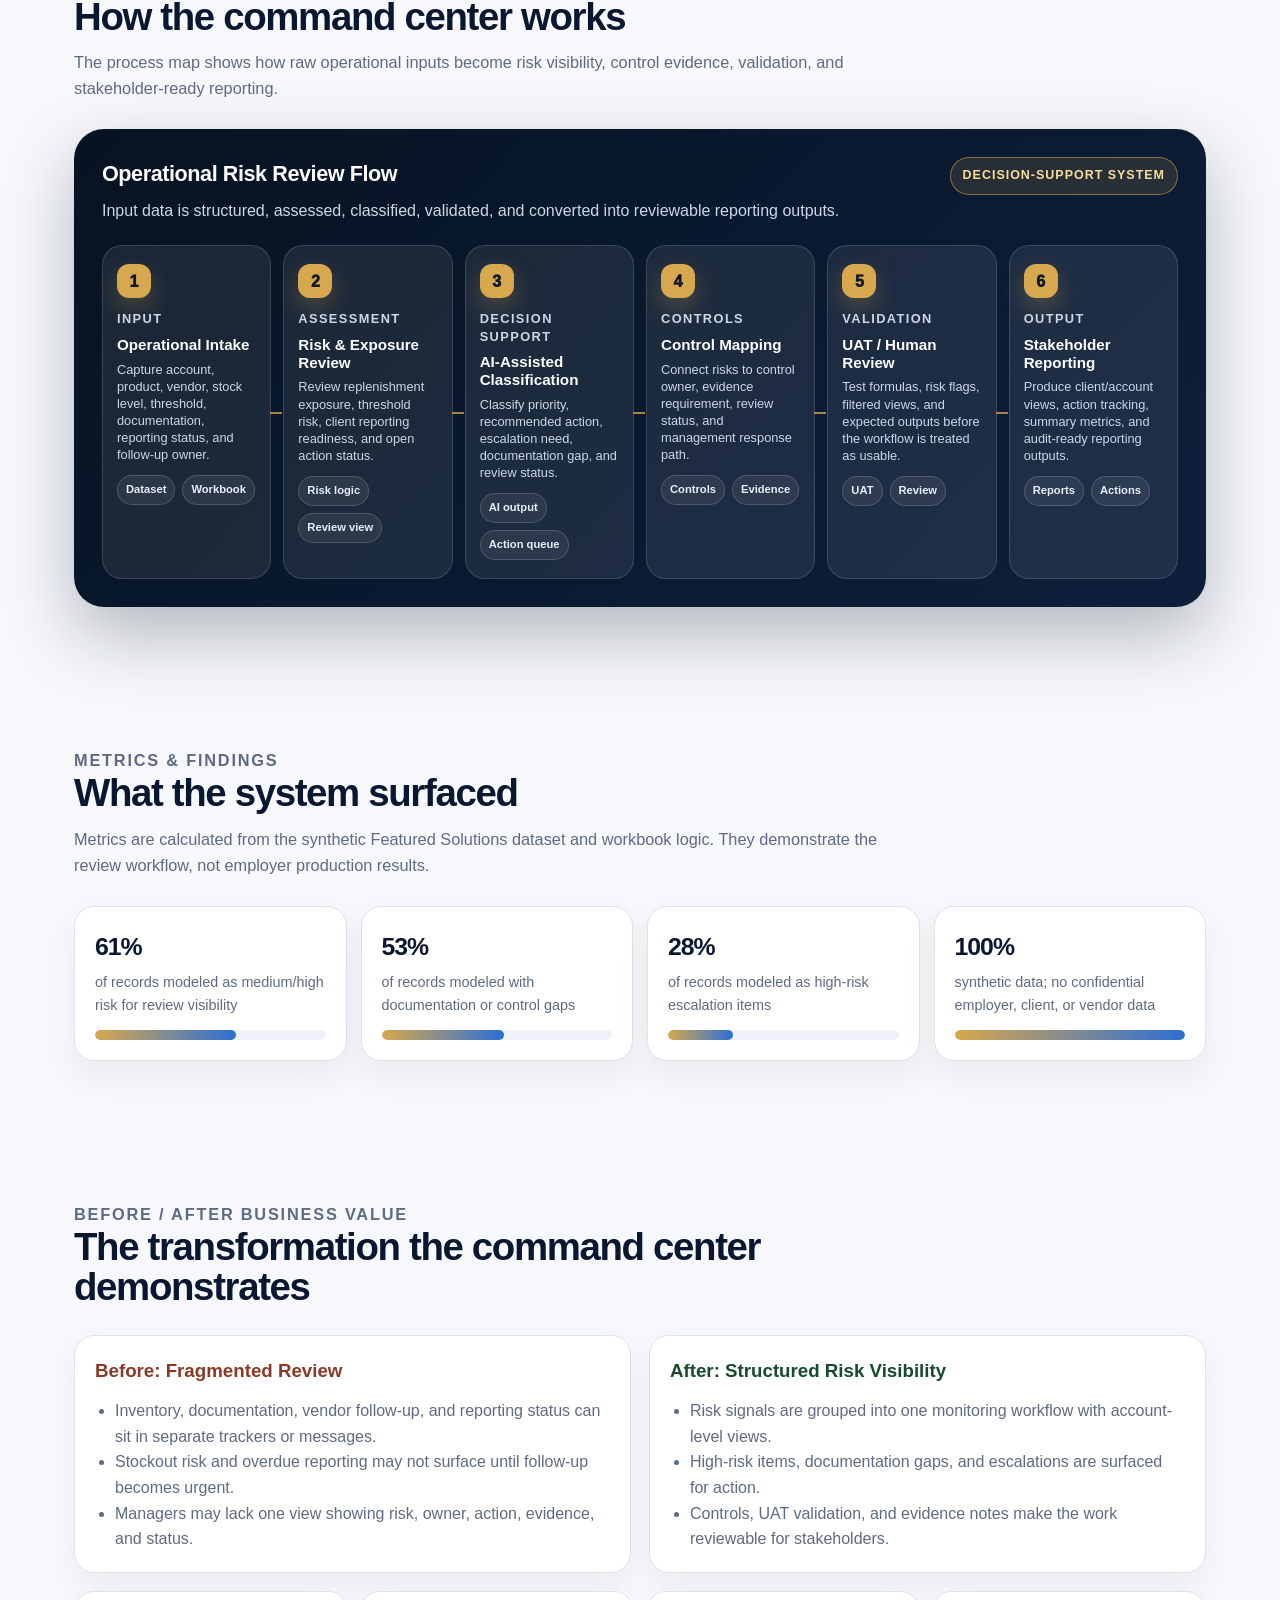
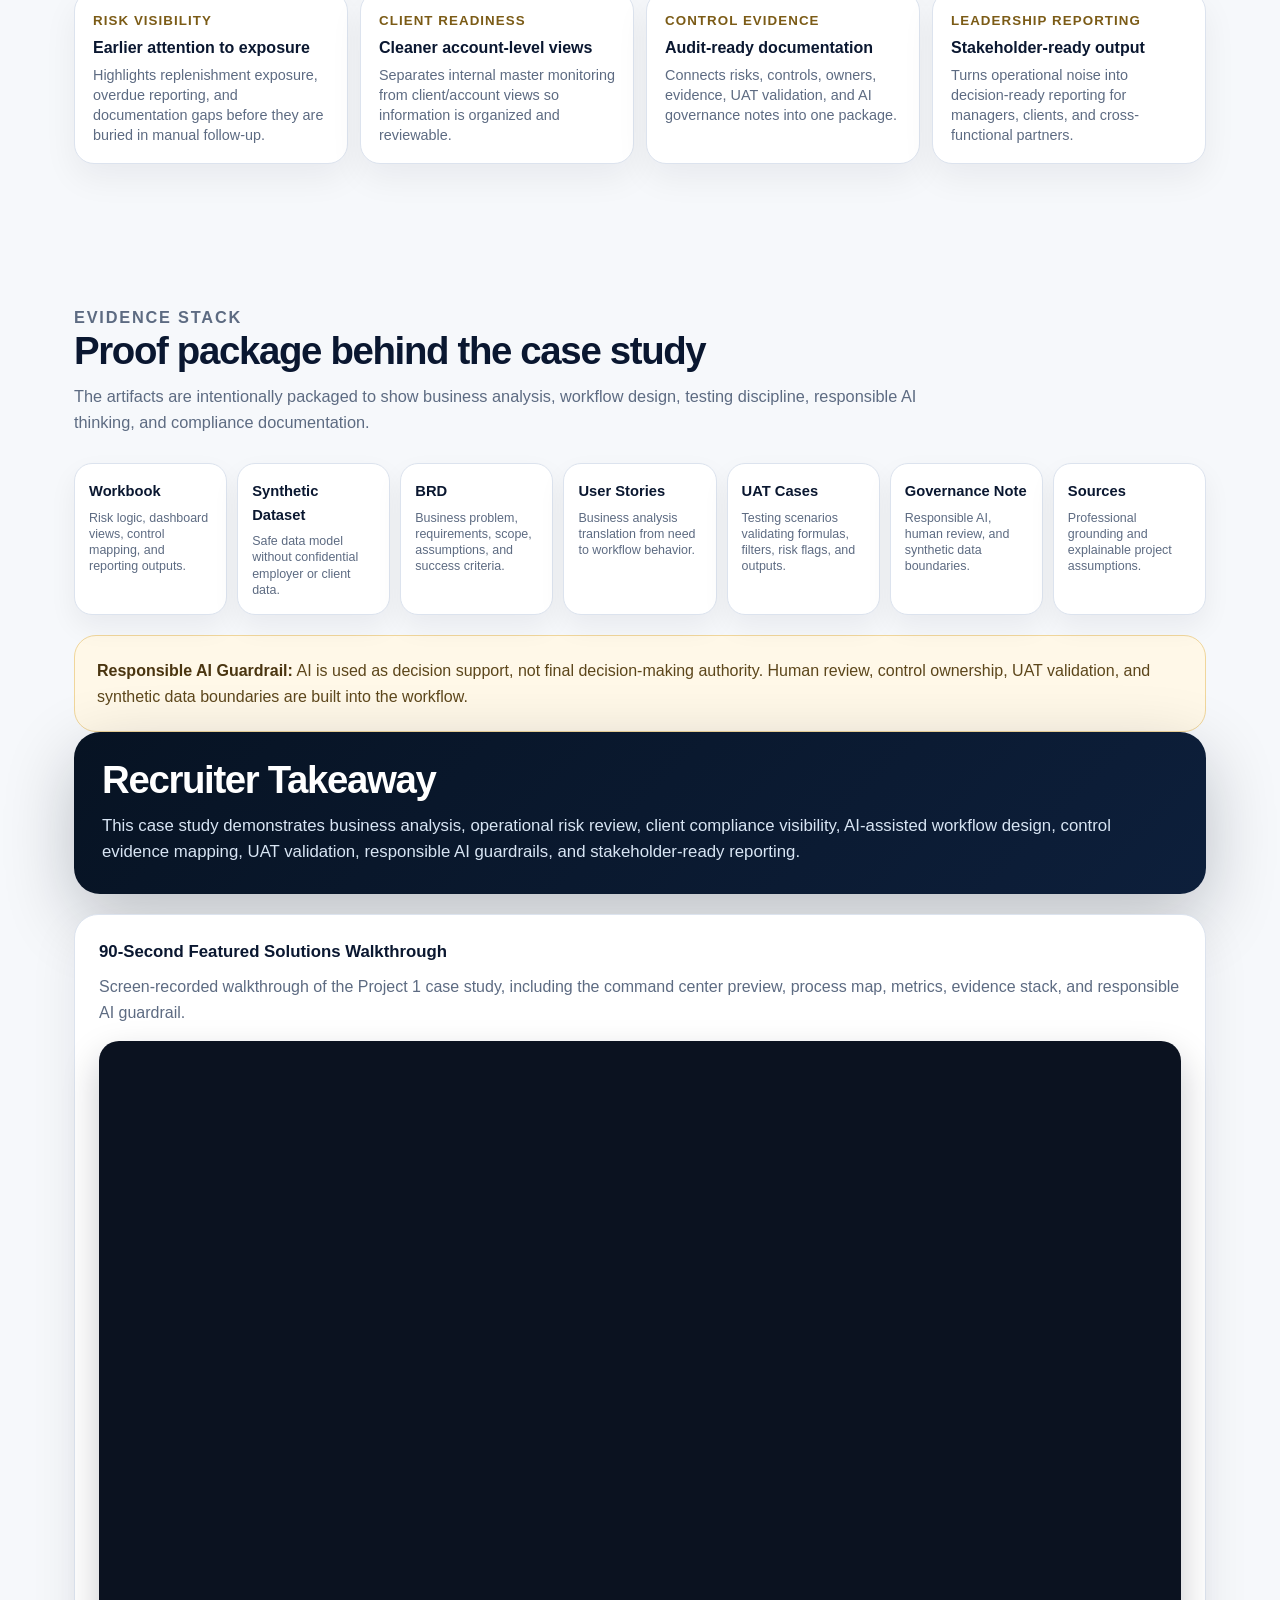
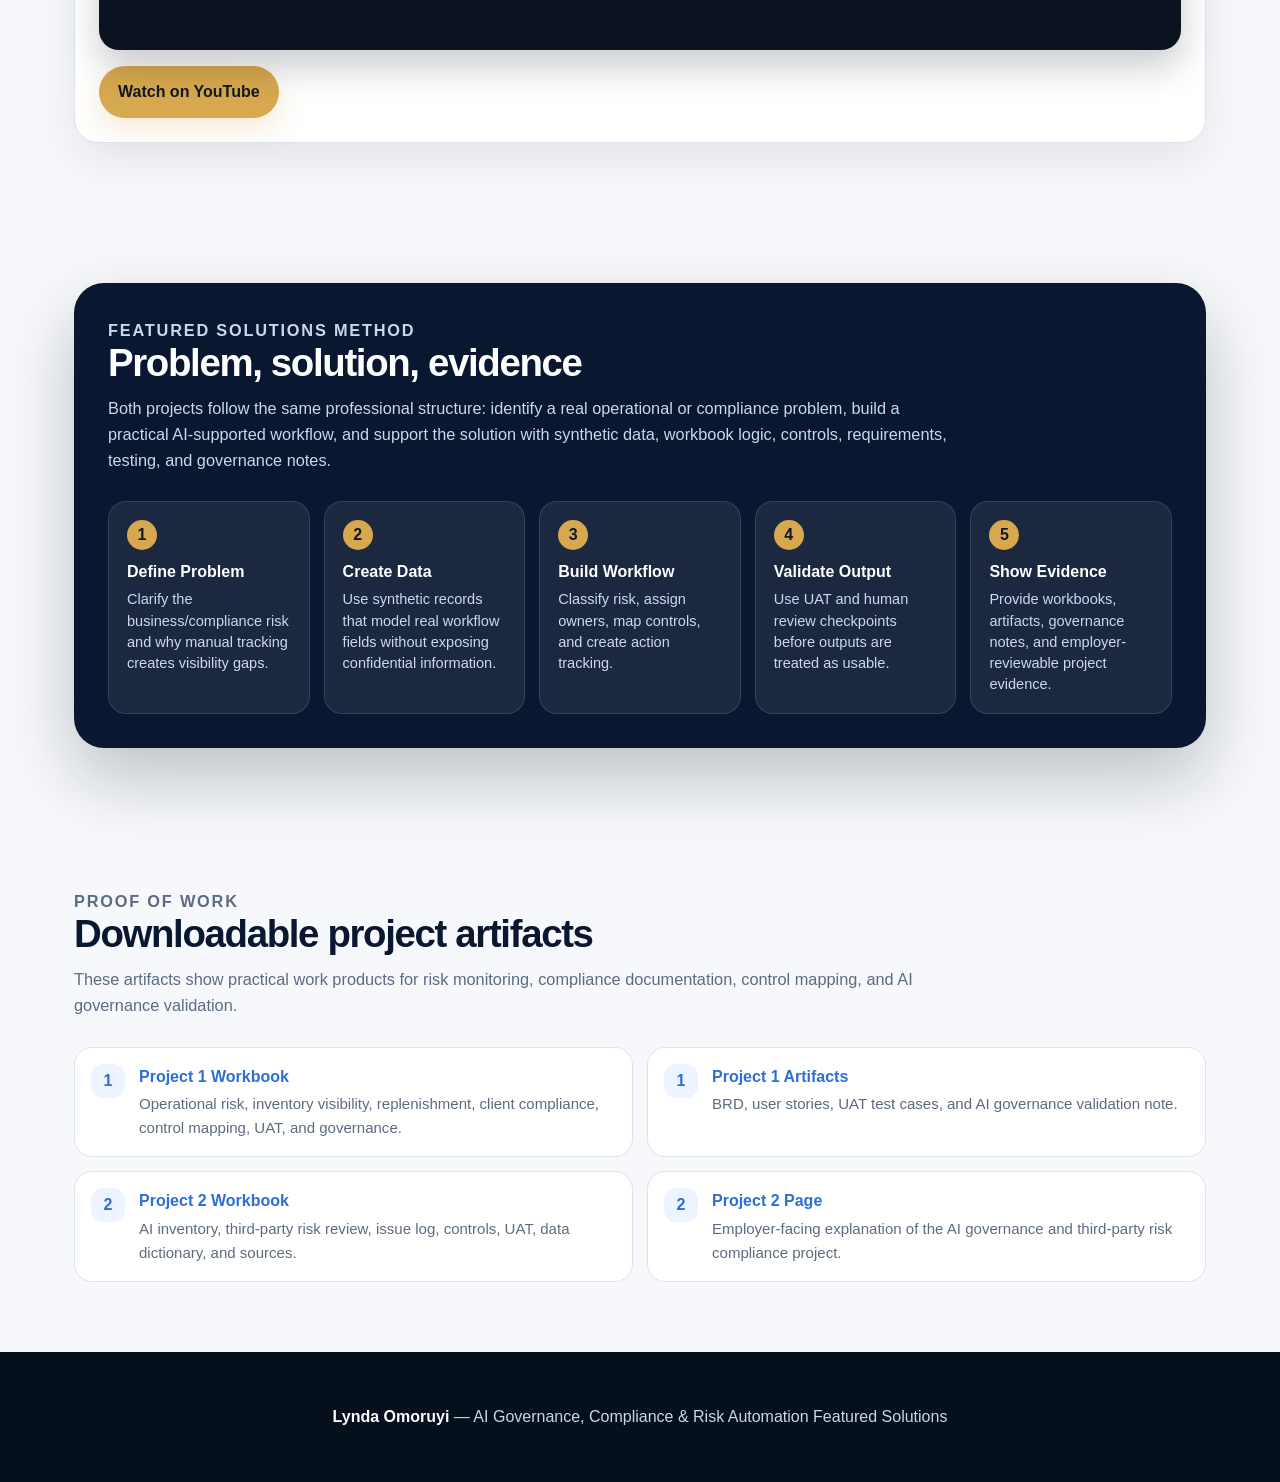
==== commit beddfbc4: "Add AI Risk Command Center to portfolio navigation Added a new link for AI Risk Command Center." ====
--- a/index.html
+++ b/index.html
@@ -239,7 +239,9 @@
           <a class="btn btn-secondary" href="ai_risk_automation_workbook.xlsx">Operational Risk Workbook</a>
           <a class="btn btn-secondary" href="ai_third_party_risk_project.html">Third-Party Risk Intelligence</a>
 <a class="btn btn-secondary" href="solar_operations_intelligence/index.html">AI-Powered CRM Automation</a>>
-        </div>
+        <a class="btn btn-secondary" href="ai_operational_risk_command_center/index.html">
+AI Risk Command Center
+</a>
       </div>
       <aside class="hero-card" aria-label="Featured Solutions highlights">
         <div class="metric-grid">
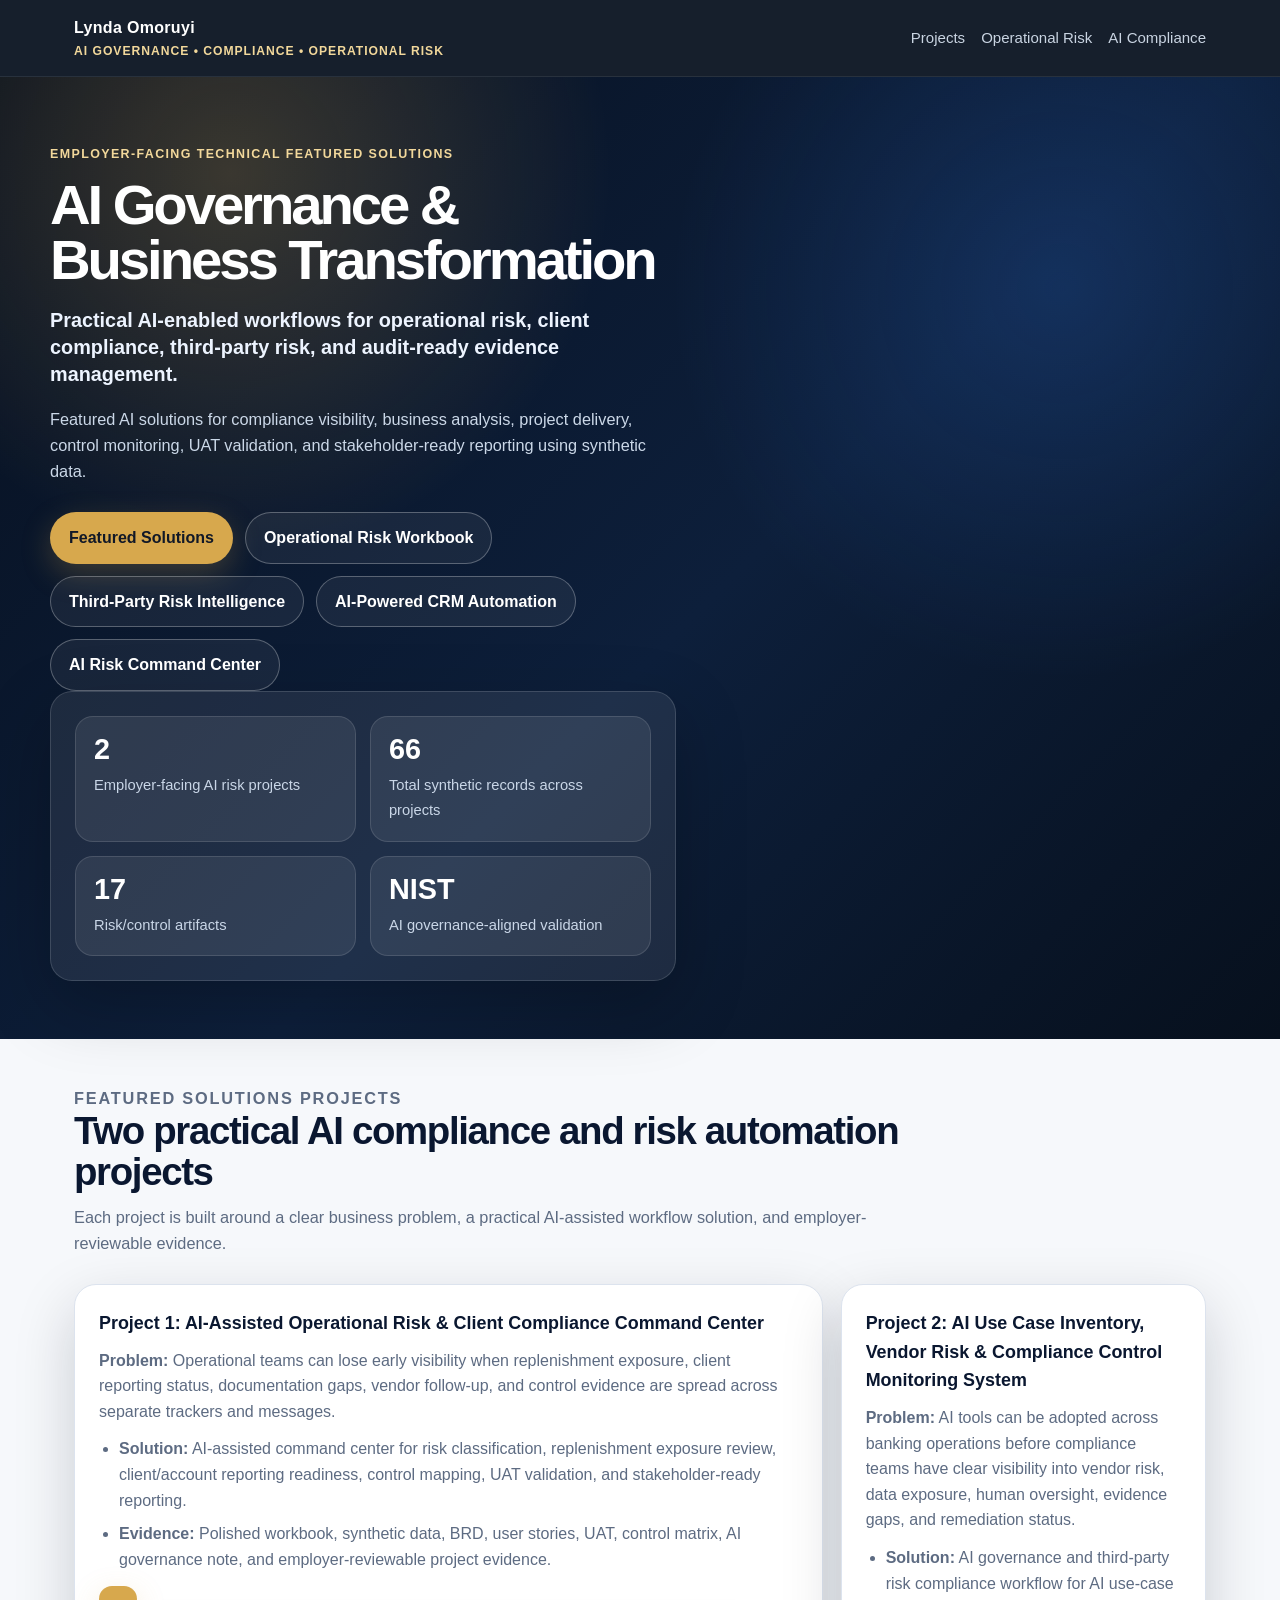
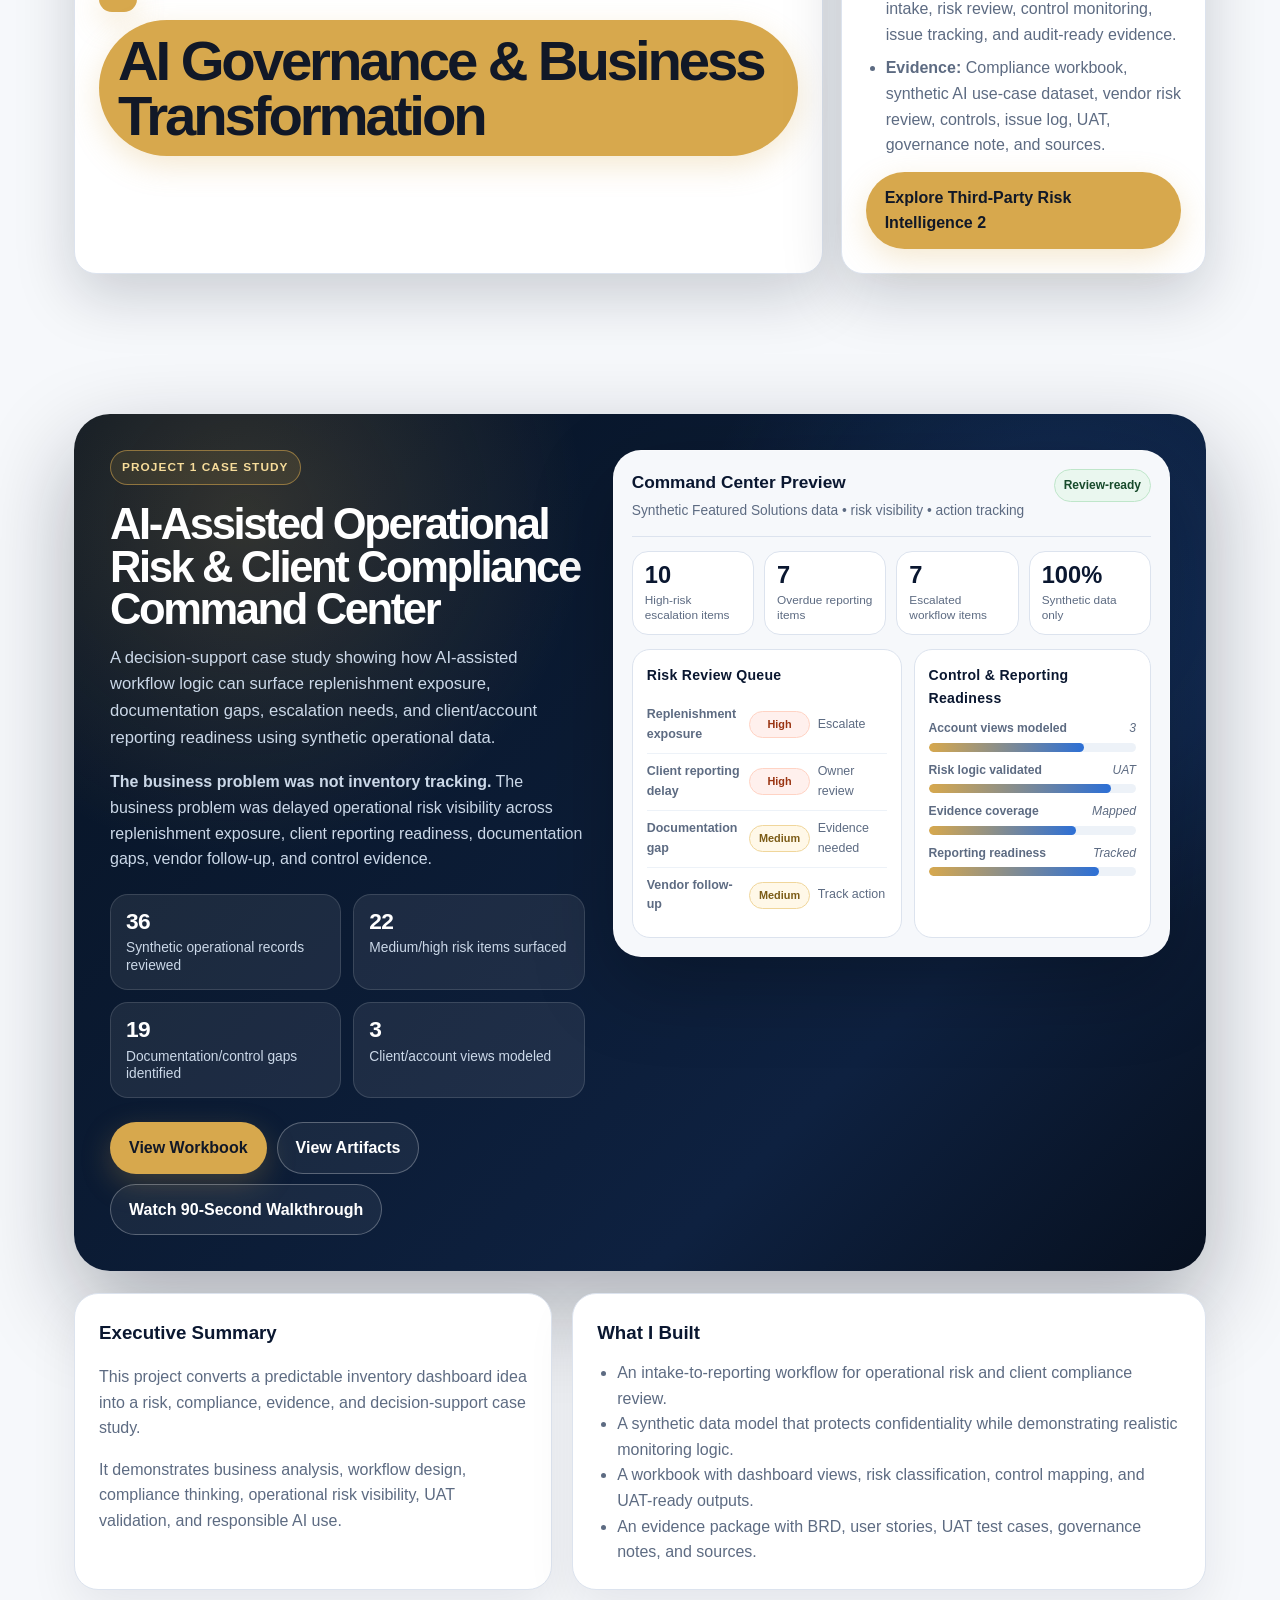
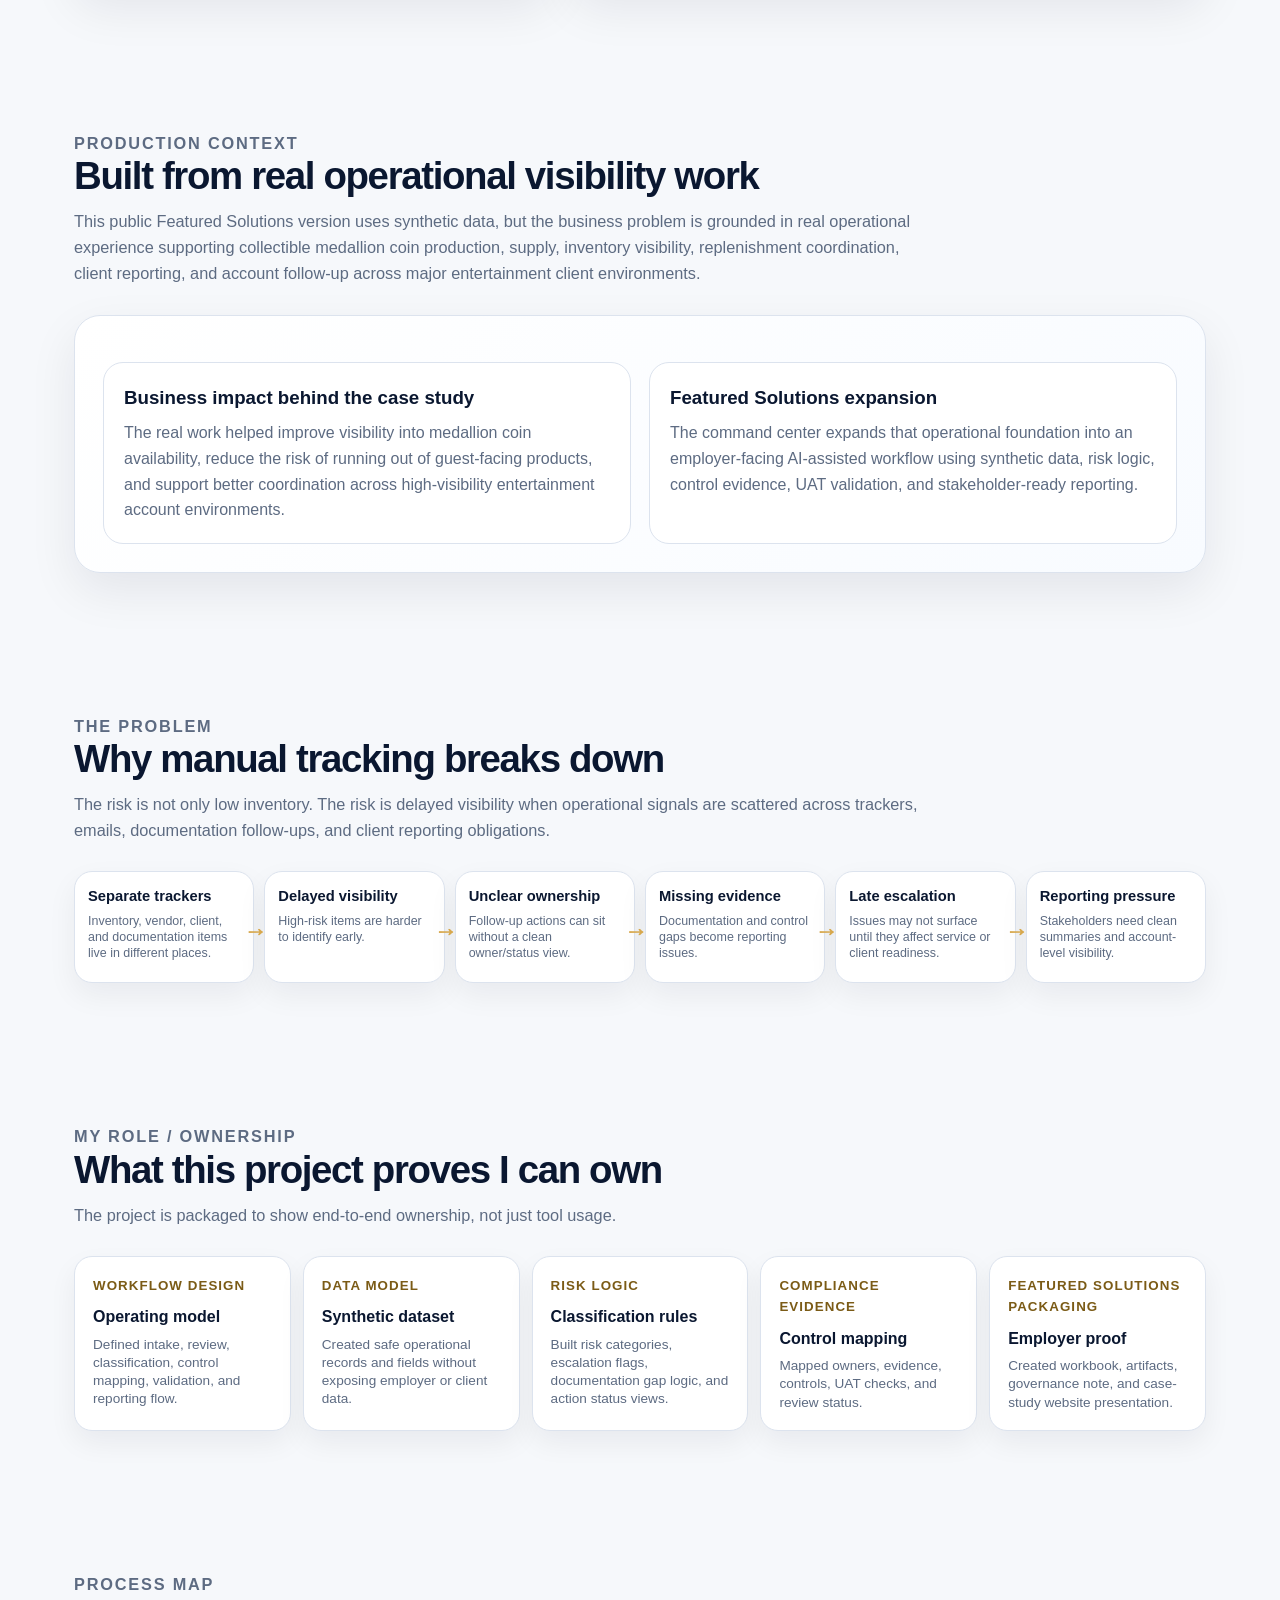
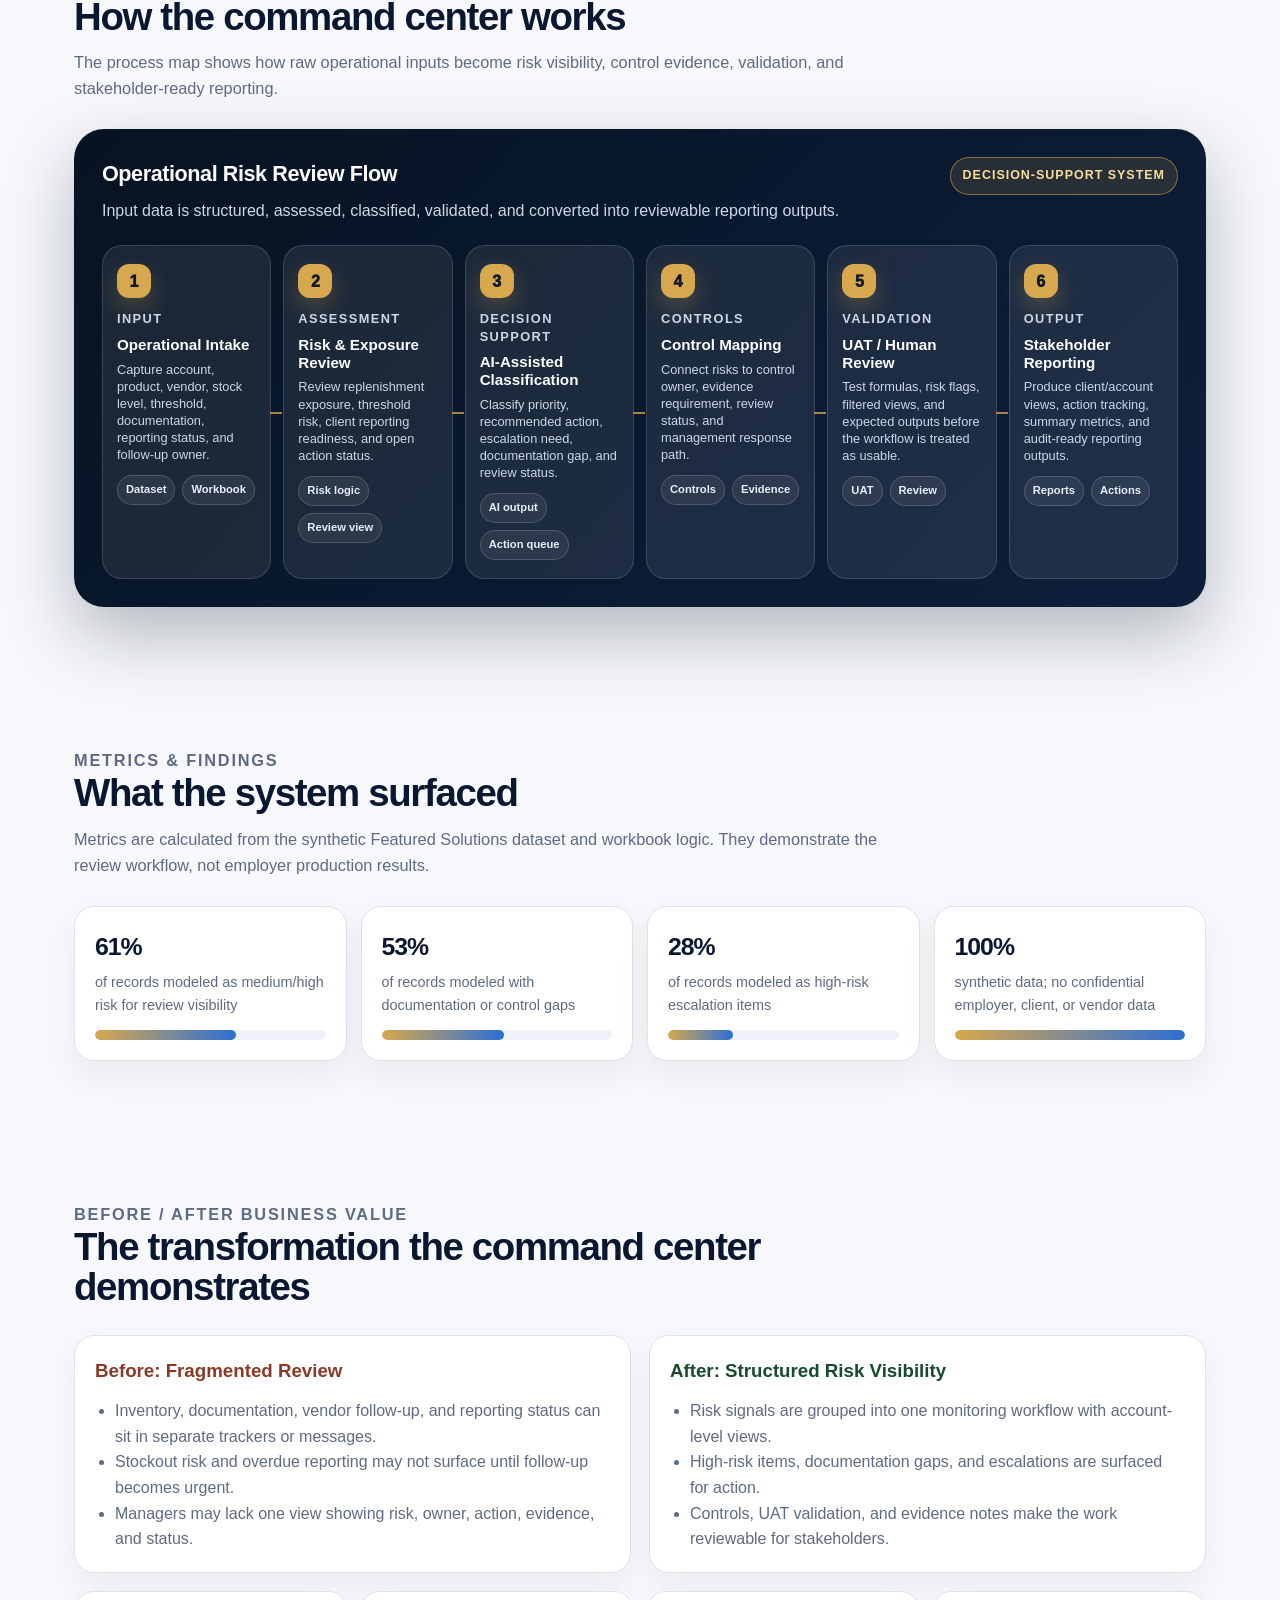
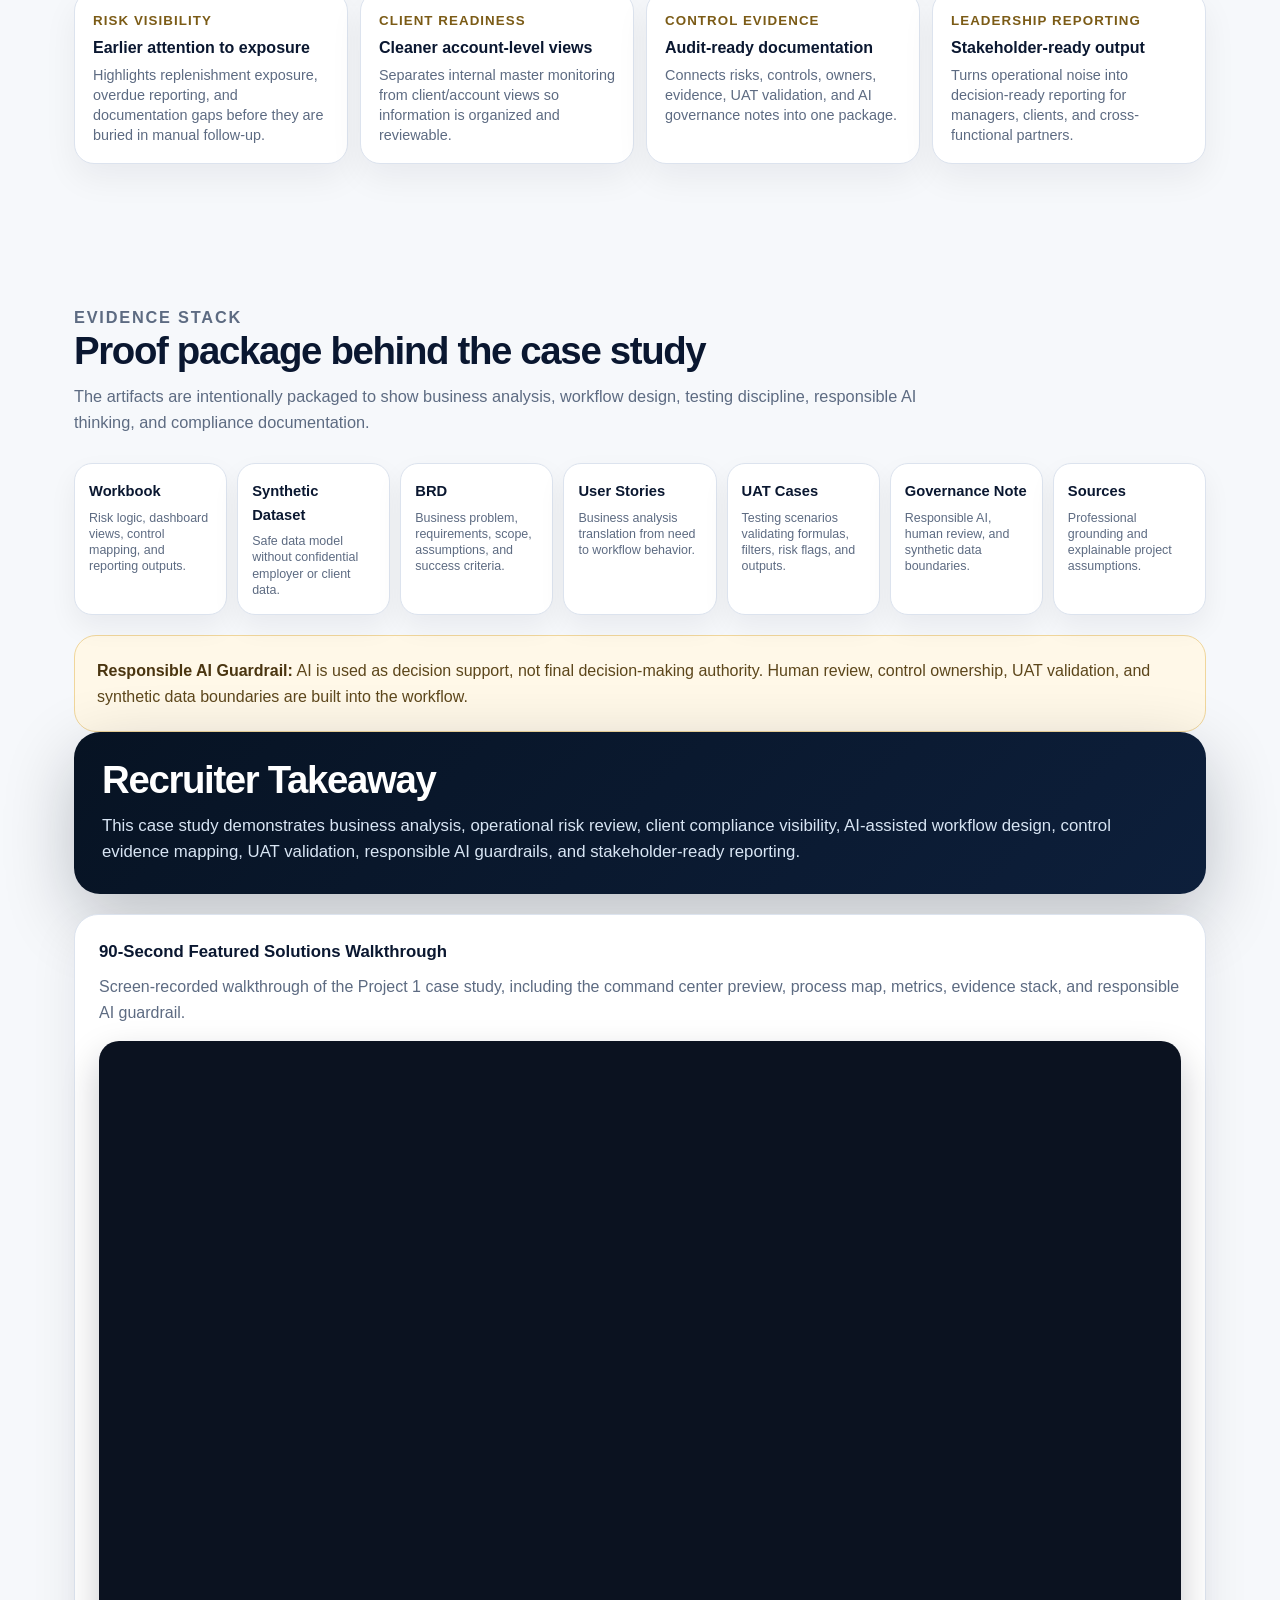
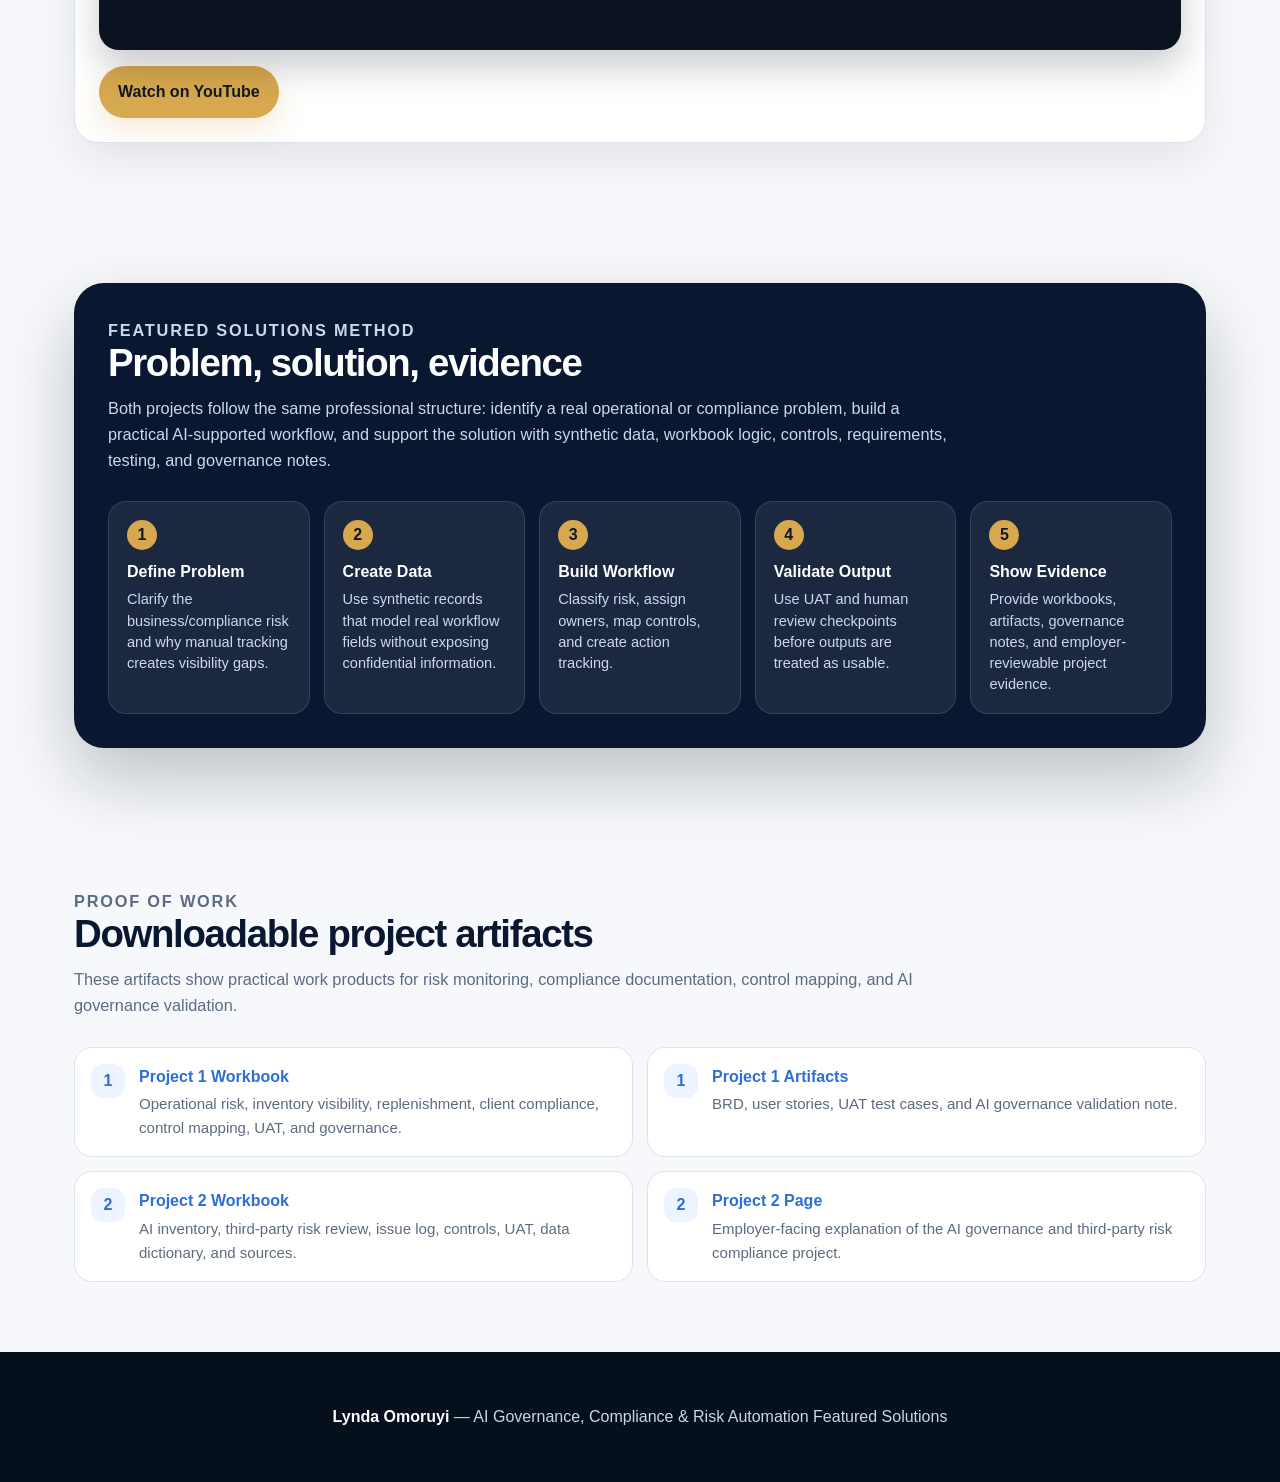
==== commit d445f387: "Fix CRM automation link" ====
--- a/index.html
+++ b/index.html
@@ -238,8 +238,9 @@
           <a class="btn btn-primary" href="#projects">Featured Solutions</a>
           <a class="btn btn-secondary" href="ai_risk_automation_workbook.xlsx">Operational Risk Workbook</a>
           <a class="btn btn-secondary" href="ai_third_party_risk_project.html">Third-Party Risk Intelligence</a>
-<a class="btn btn-secondary" href="solar_operations_intelligence/index.html">AI-Powered CRM Automation</a>>
-        <a class="btn btn-secondary" href="ai_operational_risk_command_center/index.html">
+<a class="btn btn-secondary" href="AI-Powered%20CRM%20Automation/index.html">AI-Powered CRM Automation</a>
+
+        <a class="btn btn-secondary" href="AI Operational Risk Command Center/index.html">
 AI Risk Command Center
 </a>
       </div>
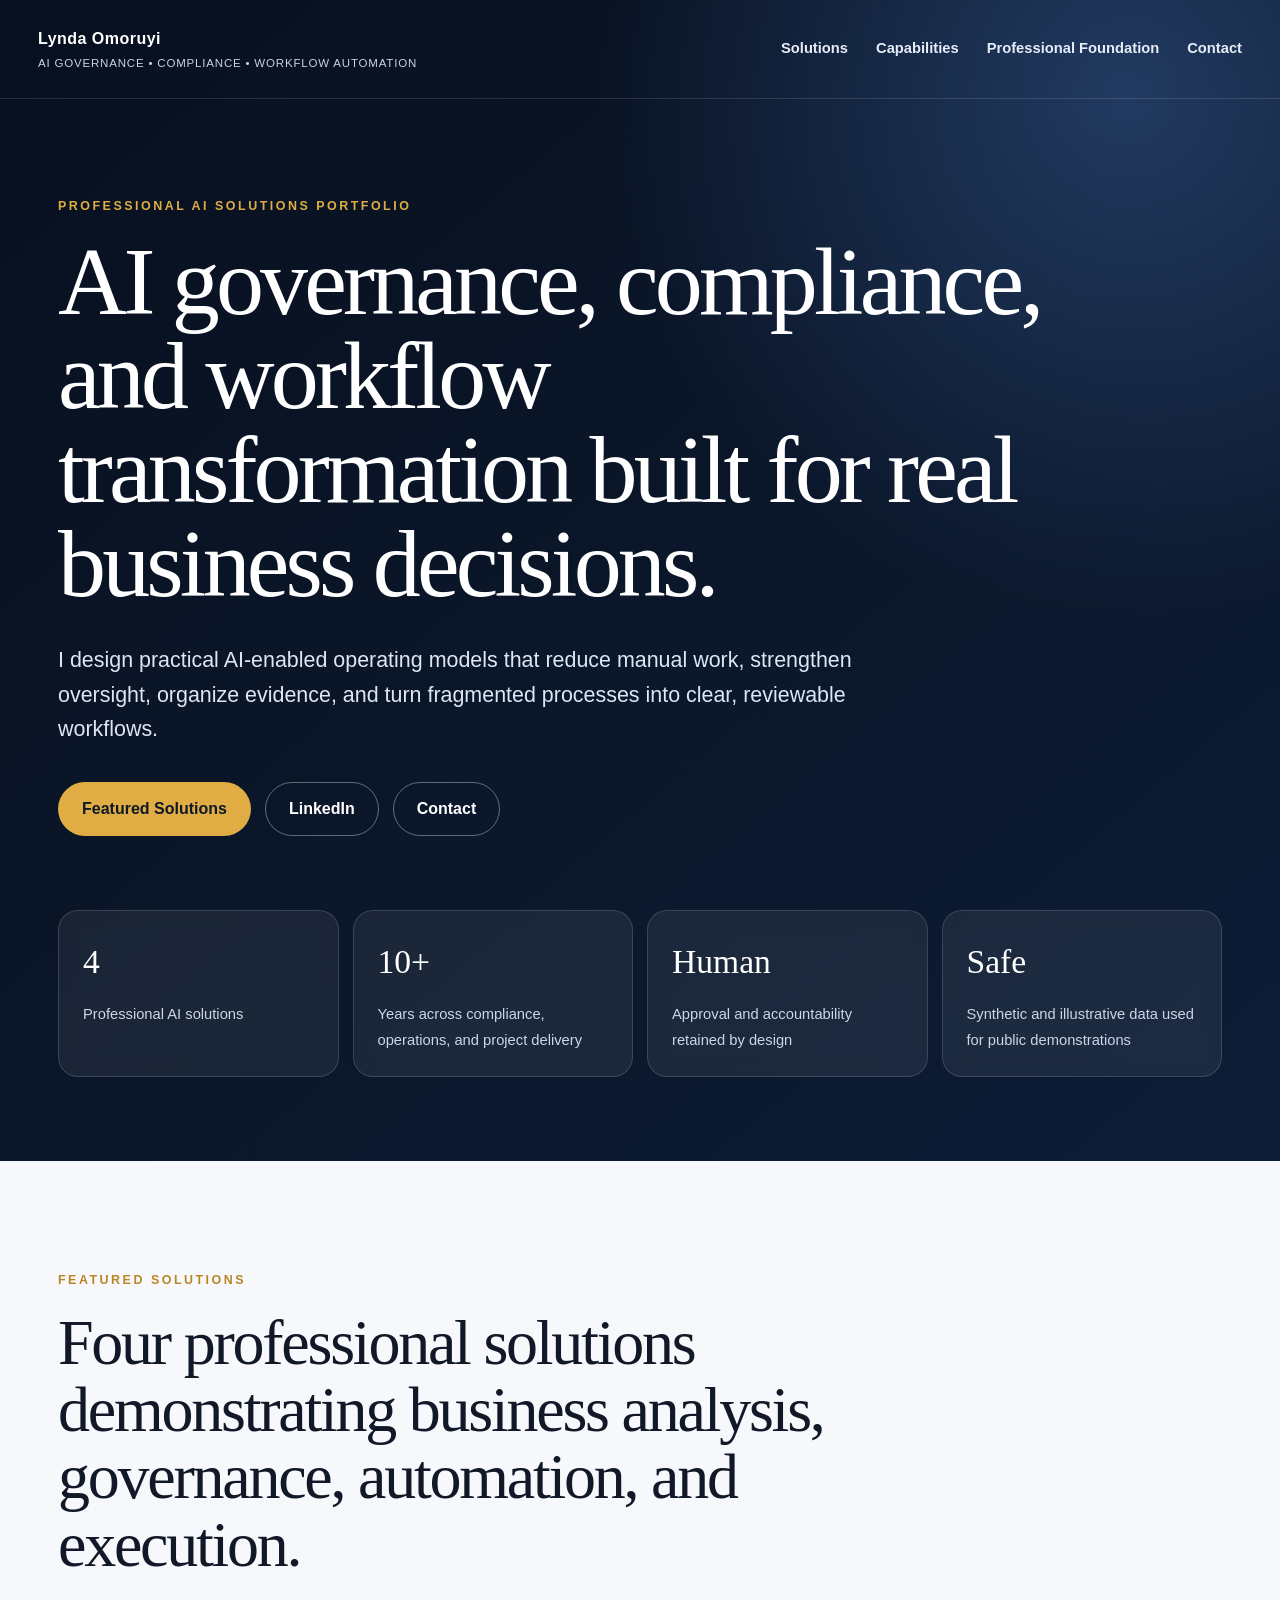
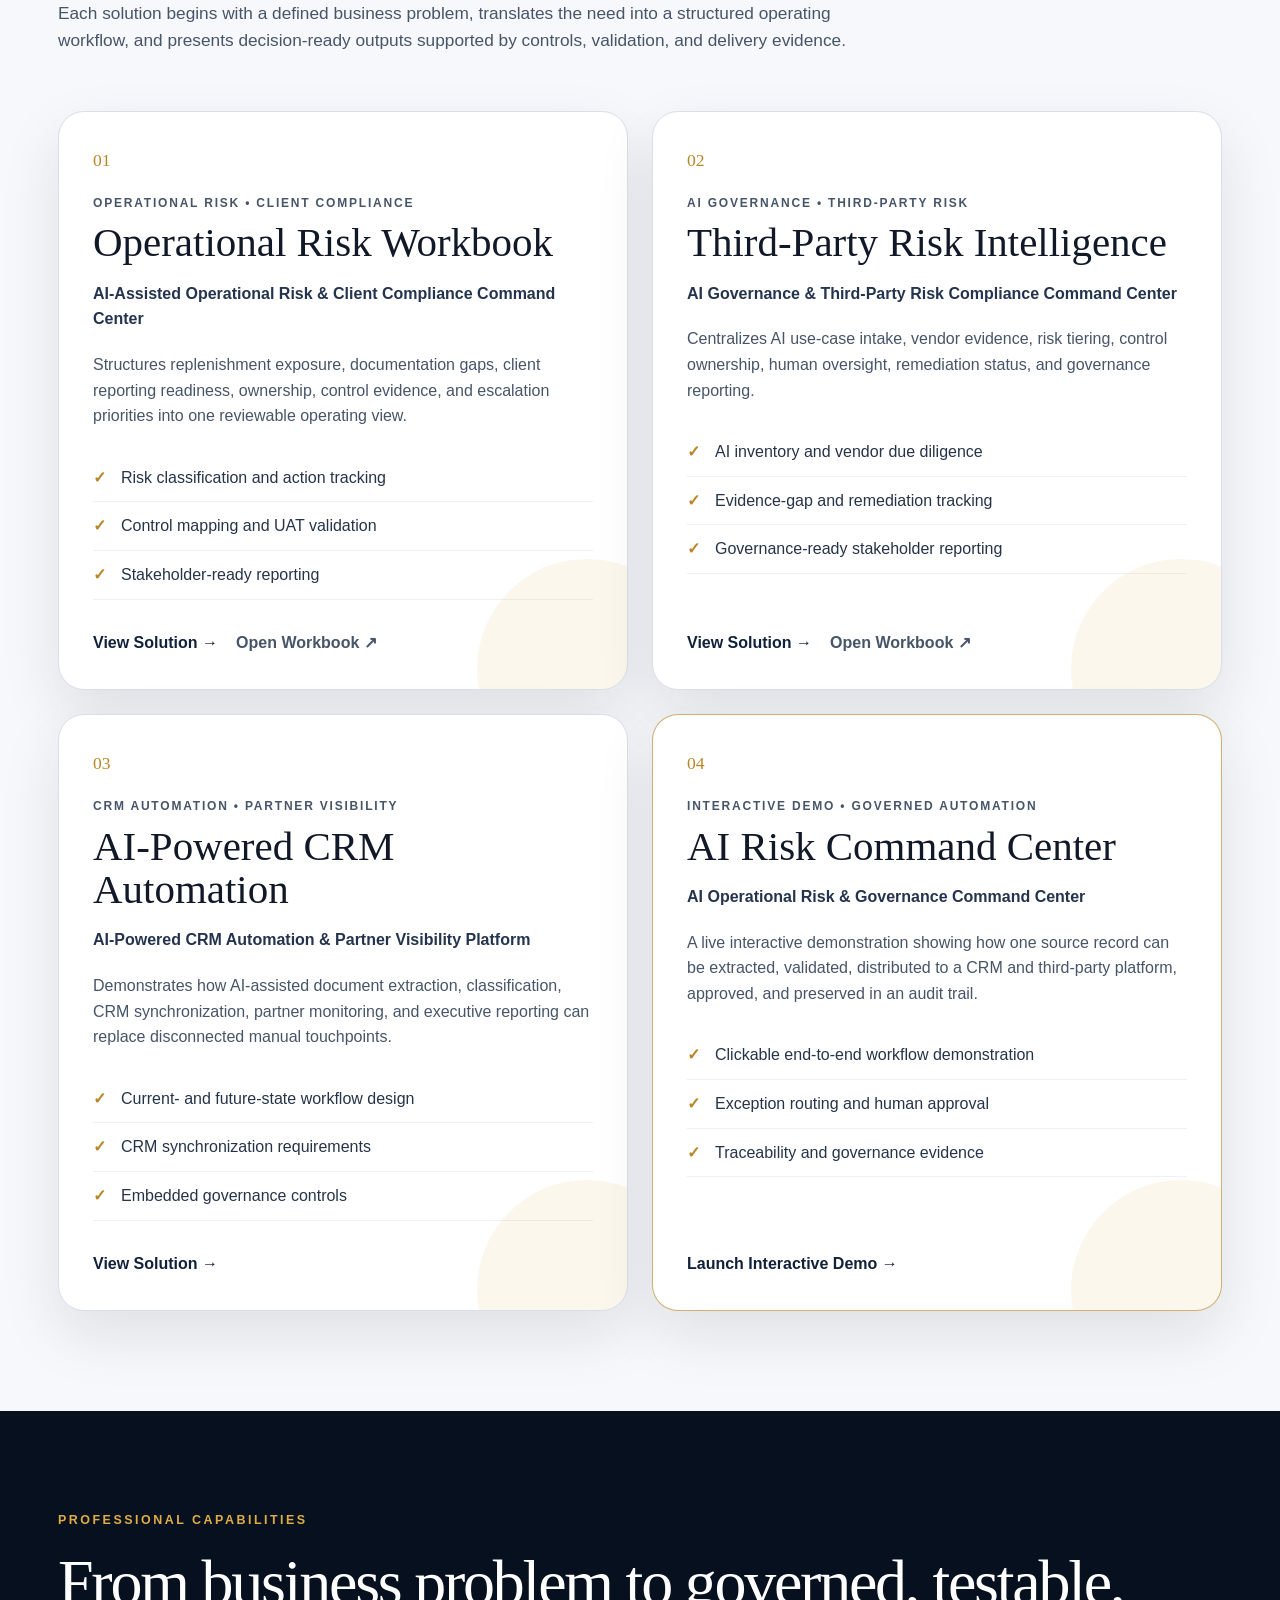
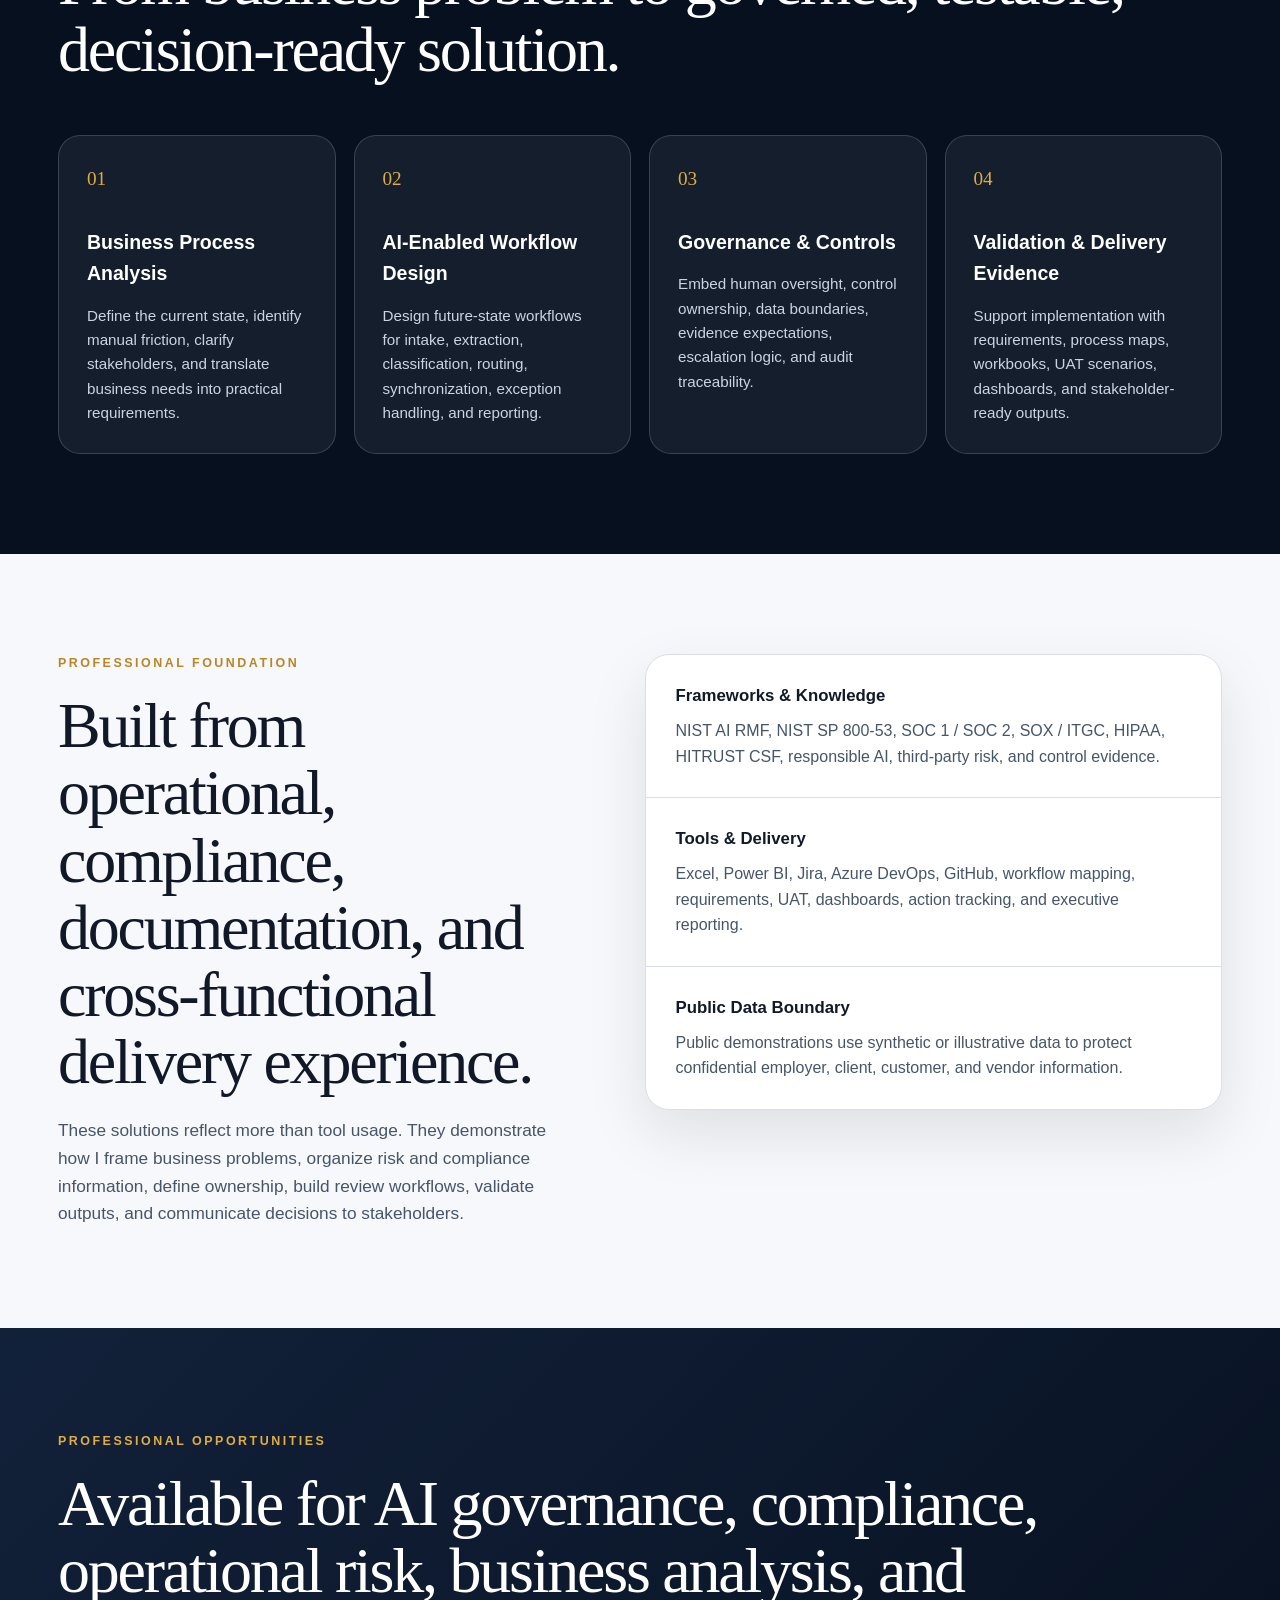
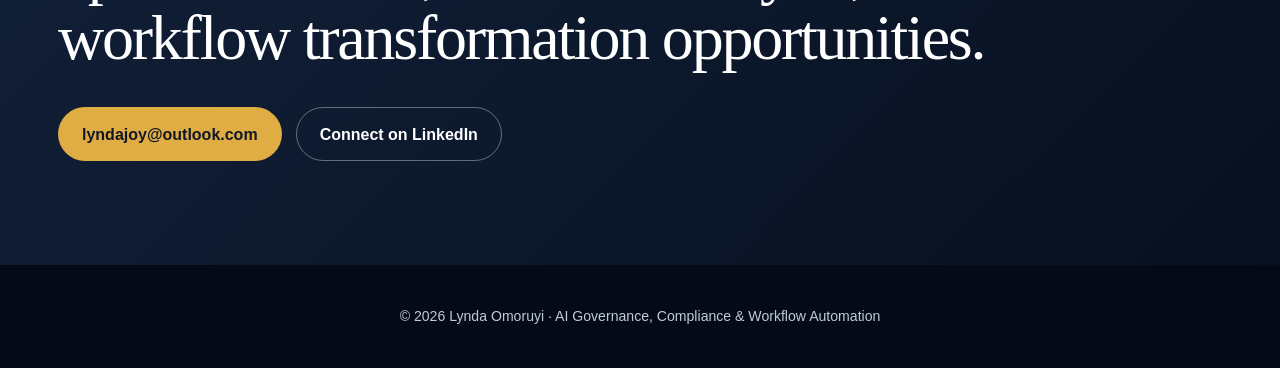
==== commit 5c29f7ff: "Upgrade professional portfolio homepage" ====
--- a/index.html
+++ b/index.html
@@ -1,569 +1,238 @@
 <!DOCTYPE html>
 <html lang="en">
 <head>
-<meta charset="UTF-8" />
-<meta name="viewport" content="width=device-width, initial-scale=1.0" />
-<title>Lynda Omoruyi | AI Governance, Compliance & Risk Automation Featured Solutions</title>
-<meta name="description" content="AI Governance, Compliance and Risk Automation Featured Solutions by Lynda Omoruyi, featuring operational risk automation and AI third-party risk compliance monitoring projects." />
-<style>
-:root {
-  --bg: #08111f;
-  --bg-2: #0d1b2f;
-  --panel: #ffffff;
-  --panel-soft: #f6f8fb;
-  --ink: #172033;
-  --muted: #5d6b82;
-  --navy: #0a1730;
-  --gold: #d7a84d;
-  --gold-soft: #f2d89b;
-  --blue: #2c6fd6;
-  --line: #dce3ee;
-  --shadow: 0 22px 60px rgba(4, 15, 32, 0.18);
-  --radius: 22px;
-}
-* { box-sizing: border-box; }
-html { scroll-behavior: smooth; }
-body { margin:0; font-family: Inter, -apple-system, BlinkMacSystemFont, "Segoe UI", Arial, sans-serif; color: var(--ink); background: var(--panel-soft); line-height:1.6; }
-a { color: inherit; }
-.site-header { position: sticky; top:0; z-index:20; background: rgba(8,17,31,0.94); backdrop-filter: blur(14px); border-bottom: 1px solid rgba(255,255,255,0.08); }
-.nav { max-width:1180px; margin:0 auto; padding:15px 24px; display:flex; align-items:center; justify-content:space-between; gap:18px; }
-.brand { color:#fff; font-weight:800; letter-spacing:.02em; white-space:nowrap; }
-.brand span { display:block; color:var(--gold-soft); font-size:.76rem; font-weight:650; letter-spacing:.08em; text-transform:uppercase; margin-top:1px; }
-.nav-links { display:flex; gap:16px; align-items:center; flex-wrap:wrap; justify-content:flex-end; font-size:.94rem; color:#dce7f5; }
-.nav-links a { text-decoration:none; opacity:.9; }
-.nav-links a:hover { opacity:1; color:var(--gold-soft); }
-.hero { background: radial-gradient(circle at 18% 10%, rgba(215,168,77,0.24), transparent 28%), radial-gradient(circle at 83% 22%, rgba(44,111,214,0.22), transparent 30%), linear-gradient(135deg, #07101f 0%, #0d1f3b 55%, #07101d 100%); color:#fff; padding:68px 24px 58px; }
-.hero-inner { max-width:1180px; margin:0 auto; display:grid; grid-template-columns:1.1fr .9fr; gap:42px; align-items:center; }
-.eyebrow { margin:0 0 12px; color:var(--gold-soft); font-weight:800; letter-spacing:.11em; text-transform:uppercase; font-size:.78rem; }
-h1 { margin:0; max-width:780px; font-size:clamp(2.25rem, 4.4vw, 4.35rem); line-height:.98; letter-spacing:-.055em; font-weight:850; }
-.project-title { margin:20px 0 0; color:#edf4ff; font-size:clamp(1.03rem,1.55vw,1.28rem); line-height:1.35; max-width:760px; font-weight:650; }
-.hero-text { margin:18px 0 0; max-width:740px; color:#cbd8e8; font-size:1.02rem; }
-.cta-row { display:flex; gap:12px; flex-wrap:wrap; margin-top:28px; }
-.btn { display:inline-flex; align-items:center; justify-content:center; text-decoration:none; padding:12px 18px; border-radius:999px; font-weight:760; border:1px solid transparent; transition: transform .18s ease, box-shadow .18s ease, background .18s ease; }
-.btn:hover { transform:translateY(-1px); }
-.btn-primary { background:var(--gold); color:#111827; box-shadow:0 10px 30px rgba(215,168,77,.25); }
-.btn-secondary { border-color:rgba(255,255,255,.28); color:#fff; background:rgba(255,255,255,.06); }
-.hero-card { background:rgba(255,255,255,.08); border:1px solid rgba(255,255,255,.14); border-radius:var(--radius); padding:24px; box-shadow:0 24px 70px rgba(0,0,0,.23); }
-.metric-grid { display:grid; grid-template-columns:repeat(2,minmax(0,1fr)); gap:14px; }
-.metric { background:rgba(255,255,255,.08); border:1px solid rgba(255,255,255,.12); border-radius:18px; padding:18px; }
-.metric strong { display:block; color:#fff; font-size:1.8rem; line-height:1; margin-bottom:8px; }
-.metric span { color:#c9d6e7; font-size:.92rem; }
-.section { max-width:1180px; margin:0 auto; padding:70px 24px; }
-.section.tight { padding-top:46px; }
-.section-header { max-width:850px; margin-bottom:28px; }
-h2 { margin:0 0 12px; font-size:clamp(1.9rem,3vw,2.7rem); line-height:1.05; letter-spacing:-.035em; color:var(--navy); }
-.section-header p { margin:0; color:var(--muted); font-size:1.02rem; }
-.card-grid { display:grid; grid-template-columns:repeat(3,minmax(0,1fr)); gap:18px; }
-.card { background:var(--panel); border:1px solid var(--line); border-radius:var(--radius); padding:24px; box-shadow:var(--shadow); min-width:0; overflow-wrap:anywhere; }
-.card h3 { margin:0 0 10px; color:var(--navy); font-size:1.12rem; }
-.card p { margin:0; color:var(--muted); }
-.card ul { margin:12px 0 0; padding-left:20px; color:var(--muted); }
-.card li { margin:0 0 8px; }
-.wide-card { grid-column:span 2; }
-.full-card { grid-column:1 / -1; }
-.workflow { background:var(--navy); color:#fff; border-radius:30px; padding:34px; box-shadow:0 30px 70px rgba(8,17,31,.24); }
-.workflow .section-header h2 { color:#fff; }
-.workflow .section-header p { color:#cbd8e8; }
-.steps { display:grid; grid-template-columns:repeat(5,minmax(0,1fr)); gap:14px; margin-top:24px; }
-.step { min-width:0; background:rgba(255,255,255,.075); border:1px solid rgba(255,255,255,.12); border-radius:18px; padding:18px; overflow-wrap:break-word; word-break:normal; }
-.step-number { display:inline-flex; width:30px; height:30px; border-radius:50%; align-items:center; justify-content:center; background:var(--gold); color:#111827; font-weight:850; margin-bottom:12px; }
-.step h3 { margin:0 0 8px; color:#fff; font-size:1rem; line-height:1.2; }
-.step p { margin:0; color:#cdd9ea; font-size:.91rem; line-height:1.45; }
-.artifact-list { display:grid; grid-template-columns:repeat(2,minmax(0,1fr)); gap:14px; }
-.artifact { display:flex; gap:14px; align-items:flex-start; padding:16px; background:#fff; border:1px solid var(--line); border-radius:18px; }
-.artifact-icon { flex:0 0 34px; height:34px; border-radius:12px; background:#eef4ff; display:inline-flex; align-items:center; justify-content:center; color:var(--blue); font-weight:900; }
-.artifact a { color:var(--blue); font-weight:760; text-decoration:none; }
-.artifact p { margin:3px 0 0; color:var(--muted); font-size:.94rem; }
-.note { background:#fff8e8; border:1px solid #f0d69b; border-radius:var(--radius); padding:22px; color:#5c461b; }
-.footer { background:#06101d; color:#c9d6e7; padding:36px 24px; text-align:center; }
-.footer strong { color:#fff; }
-
-/* Premium Project 1 upgrade */
-.premium-panel { background:#fff; border:1px solid var(--line); border-radius:var(--radius); padding:30px; box-shadow:var(--shadow); }
-.split { display:grid; grid-template-columns:.95fr 1.05fr; gap:24px; align-items:start; }
-.kpi-grid { display:grid; grid-template-columns:repeat(4,minmax(0,1fr)); gap:14px; margin-top:22px; }
-.kpi { background:linear-gradient(180deg,#ffffff 0%,#f7f9fd 100%); border:1px solid var(--line); border-radius:18px; padding:18px; min-height:118px; }
-.kpi strong { display:block; color:var(--navy); font-size:1.75rem; line-height:1; letter-spacing:-.04em; }
-.kpi span { display:block; margin-top:8px; color:var(--muted); font-size:.92rem; line-height:1.32; }
-.metric-note { margin:14px 0 0; color:#65738a; font-size:.91rem; }
-.flow-strip { display:grid; grid-template-columns:repeat(6,minmax(0,1fr)); gap:10px; margin-top:22px; }
-.flow-step { position:relative; background:#fff; border:1px solid var(--line); border-radius:18px; padding:16px 14px; min-height:116px; box-shadow:0 12px 30px rgba(4,15,32,.06); }
-.flow-step strong { display:block; color:var(--navy); font-size:.98rem; line-height:1.18; }
-.flow-step span { display:block; color:var(--muted); font-size:.83rem; margin-top:6px; line-height:1.32; }
-.flow-number { width:28px; height:28px; border-radius:999px; background:var(--gold); color:#111827; display:inline-flex; align-items:center; justify-content:center; font-weight:900; font-size:.82rem; margin-bottom:10px; }
-.value-grid { display:grid; grid-template-columns:repeat(3,minmax(0,1fr)); gap:14px; margin-top:20px; }
-.value-card { background:#fff; border:1px solid var(--line); border-radius:18px; padding:18px; }
-.value-card h3 { margin:0 0 8px; font-size:1.02rem; }
-.value-card p { margin:0; color:var(--muted); }
-
-
-/* Top 1% Project 1 case-study system */
-.case-hero { background: radial-gradient(circle at 15% 12%, rgba(215,168,77,.20), transparent 28%), radial-gradient(circle at 86% 20%, rgba(44,111,214,.20), transparent 30%), linear-gradient(135deg,#071323 0%,#0e2140 72%,#07101f 100%); color:#fff; border-radius:36px; padding:36px; box-shadow:0 36px 92px rgba(8,17,31,.32); overflow:hidden; }
-.case-hero h2, .case-hero h3 { color:#fff; }
-.case-hero p { color:#cbd8e8; }
-.case-grid { display:grid; grid-template-columns:.92fr 1.08fr; gap:28px; align-items:start; }
-.case-tag { display:inline-flex; color:#f7dc9a; border:1px solid rgba(215,168,77,.55); background:rgba(215,168,77,.12); border-radius:999px; padding:7px 11px; text-transform:uppercase; letter-spacing:.09em; font-weight:900; font-size:.74rem; }
-.case-title { margin:18px 0 14px; font-size:clamp(2rem,3.4vw,3.35rem); line-height:.98; letter-spacing:-.055em; }
-.case-subtitle { font-size:1.04rem; margin:0 0 18px; }
-.case-proof { display:grid; grid-template-columns:repeat(2,minmax(0,1fr)); gap:12px; margin-top:22px; }
-.proof-tile { background:rgba(255,255,255,.075); border:1px solid rgba(255,255,255,.13); border-radius:18px; padding:15px; }
-.proof-tile strong { display:block; color:#fff; font-size:1.42rem; line-height:1; letter-spacing:-.03em; }
-.proof-tile span { display:block; color:#cbd8e8; font-size:.86rem; margin-top:7px; line-height:1.25; }
-.case-actions { display:flex; flex-wrap:wrap; gap:10px; margin-top:24px; }
-.dashboard-mock { background:#f6f8fb; color:var(--ink); border:1px solid rgba(255,255,255,.25); border-radius:28px; padding:18px; box-shadow:0 28px 80px rgba(0,0,0,.25); }
-.dash-top { display:flex; justify-content:space-between; align-items:flex-start; gap:14px; border-bottom:1px solid #dce3ee; padding-bottom:14px; margin-bottom:14px; }
-.dash-top h3 { margin:0; color:var(--navy); font-size:1.08rem; }
-.dash-top p { margin:3px 0 0; color:var(--muted); font-size:.86rem; }
-.dash-status { color:#174a2b; background:#eaf7ef; border:1px solid #bfe6ca; border-radius:999px; padding:6px 9px; font-size:.75rem; font-weight:900; white-space:nowrap; }
-.dash-kpis { display:grid; grid-template-columns:repeat(4,minmax(0,1fr)); gap:10px; margin-bottom:14px; }
-.dash-kpi { background:#fff; border:1px solid #dce3ee; border-radius:16px; padding:12px; min-height:84px; }
-.dash-kpi strong { display:block; color:var(--navy); font-size:1.48rem; line-height:1; }
-.dash-kpi span { display:block; color:var(--muted); font-size:.74rem; line-height:1.22; margin-top:6px; }
-.dash-body { display:grid; grid-template-columns:1fr .88fr; gap:12px; }
-.dash-panel { background:#fff; border:1px solid #dce3ee; border-radius:18px; padding:14px; min-height:180px; }
-.dash-panel h4 { margin:0 0 10px; color:var(--navy); font-size:.88rem; letter-spacing:.02em; }
-.risk-row { display:grid; grid-template-columns:1.1fr .7fr .8fr; gap:8px; align-items:center; padding:8px 0; border-top:1px solid #edf2f8; font-size:.78rem; color:#5d6b82; }
-.risk-row:first-of-type { border-top:0; }
-.risk-badge { display:inline-flex; justify-content:center; border-radius:999px; padding:4px 7px; font-weight:900; font-size:.68rem; }
-.risk-high { background:#fff0ed; color:#9a3412; border:1px solid #ffd3c4; }
-.risk-med { background:#fff8e8; color:#7b5b16; border:1px solid #f0d69b; }
-.mini-bars { display:grid; gap:9px; margin-top:6px; }
-.mini-bar span { display:flex; justify-content:space-between; font-size:.76rem; color:#5d6b82; margin-bottom:4px; }
-.mini-track { height:9px; background:#edf2f8; border-radius:999px; overflow:hidden; }
-.mini-fill { height:100%; width:var(--w); background:linear-gradient(90deg,#d7a84d,#2c6fd6); border-radius:999px; }
-.narrative-grid { display:grid; grid-template-columns:.86fr 1.14fr; gap:20px; margin-top:22px; }
-.narrative-card { background:#fff; border:1px solid var(--line); border-radius:24px; padding:24px; box-shadow:0 18px 48px rgba(4,15,32,.08); }
-.narrative-card h3 { margin:0 0 12px; color:var(--navy); }
-.narrative-card p, .narrative-card li { color:var(--muted); }
-.narrative-card ul { margin:0; padding-left:20px; }
-.problem-flow { display:grid; grid-template-columns:repeat(6,minmax(0,1fr)); gap:10px; margin-top:18px; }
-.problem-node { background:#fff; border:1px solid var(--line); border-radius:18px; padding:16px 13px; box-shadow:0 12px 30px rgba(4,15,32,.06); min-height:112px; position:relative; }
-.problem-node:not(:last-child)::after { content:"→"; position:absolute; right:-13px; top:38%; color:var(--gold); font-size:1.4rem; font-weight:950; z-index:1; }
-.problem-node b { display:block; color:var(--navy); font-size:.92rem; line-height:1.18; }
-.problem-node span { display:block; color:var(--muted); font-size:.78rem; line-height:1.3; margin-top:7px; }
-.ownership-grid { display:grid; grid-template-columns:repeat(5,minmax(0,1fr)); gap:12px; margin-top:18px; }
-.owner-card { background:#fff; border:1px solid var(--line); border-radius:18px; padding:18px; box-shadow:0 12px 28px rgba(4,15,32,.06); }
-.owner-card small { display:block; color:#7b5b16; font-weight:900; text-transform:uppercase; letter-spacing:.08em; margin-bottom:8px; }
-.owner-card b { color:var(--navy); display:block; }
-.owner-card span { color:var(--muted); display:block; font-size:.85rem; line-height:1.34; margin-top:6px; }
-.process-canvas { margin-top:22px; background:linear-gradient(135deg,#071323 0%,#0d1f3b 100%); color:#fff; border-radius:30px; padding:28px; box-shadow:0 28px 70px rgba(8,17,31,.28); overflow:hidden; }
-.process-canvas h3 { margin:0; color:#fff; font-size:1.35rem; letter-spacing:-.02em; }
-.process-canvas p { color:#cbd8e8; margin:6px 0 0; }
-.process-header { display:flex; justify-content:space-between; gap:16px; align-items:flex-start; margin-bottom:22px; }
-.process-badge { white-space:nowrap; background:rgba(215,168,77,.14); border:1px solid rgba(215,168,77,.55); color:#f7dc9a; border-radius:999px; padding:8px 12px; font-weight:900; font-size:.78rem; letter-spacing:.08em; text-transform:uppercase; }
-.swimlane { display:grid; grid-template-columns:repeat(6,minmax(0,1fr)); gap:12px; position:relative; }
-.swim-card { position:relative; background:rgba(255,255,255,.08); border:1px solid rgba(255,255,255,.14); border-radius:20px; padding:18px 14px; min-height:206px; }
-.swim-card:after { content:""; position:absolute; right:-12px; top:50%; width:12px; height:2px; background:rgba(215,168,77,.75); }
-.swim-card:last-child:after { display:none; }
-.swim-num { width:34px; height:34px; border-radius:12px; display:flex; align-items:center; justify-content:center; background:var(--gold); color:#111827; font-weight:950; margin-bottom:12px; box-shadow:0 10px 24px rgba(215,168,77,.28); }
-.swim-type { display:block; color:#f7dc9a; font-size:.68rem; font-weight:900; letter-spacing:.11em; text-transform:uppercase; margin-bottom:8px; }
-.swim-card strong { display:block; font-size:.95rem; line-height:1.18; color:#fff; }
-.swim-card span { display:block; color:#cbd8e8; font-size:.8rem; line-height:1.34; margin-top:7px; }
-.evidence-row { margin-top:12px; display:flex; flex-wrap:wrap; gap:7px; }
-.evidence-pill { color:#e7eef8; border:1px solid rgba(255,255,255,.16); background:rgba(255,255,255,.07); border-radius:999px; padding:5px 8px; font-size:.7rem; font-weight:750; }
-.findings-grid { display:grid; grid-template-columns:repeat(4,minmax(0,1fr)); gap:14px; margin-top:20px; }
-.finding { background:#fff; border:1px solid var(--line); border-radius:20px; padding:20px; box-shadow:0 14px 34px rgba(4,15,32,.06); }
-.finding strong { display:block; color:var(--navy); font-size:1.55rem; letter-spacing:-.04em; }
-.finding span { color:var(--muted); display:block; margin-top:5px; font-size:.9rem; }
-.bar-track { height:10px; background:#edf2f8; border-radius:999px; margin-top:12px; overflow:hidden; }
-.bar-fill { height:100%; width:var(--w); background:linear-gradient(90deg,#d7a84d,#2c6fd6); border-radius:999px; }
-.before-after { display:grid; grid-template-columns:1fr 1fr; gap:18px; margin-top:20px; }
-.ba-card { border:1px solid var(--line); border-radius:20px; padding:20px; background:#fff; box-shadow:0 12px 30px rgba(4,15,32,.05); }
-.ba-card h3 { margin:0 0 12px; }
-.ba-card.before h3 { color:#8a3a24; }
-.ba-card.after h3 { color:#184a2c; }
-.ba-card ul { margin:0; padding-left:20px; color:var(--muted); }
-.decision-strip { display:grid; grid-template-columns:repeat(4,minmax(0,1fr)); gap:12px; margin-top:18px; }
-.decision-card { background:#fff; border:1px solid var(--line); border-radius:20px; padding:18px; box-shadow:0 14px 34px rgba(4,15,32,.06); }
-.decision-card small { display:block; color:#7b5b16; font-weight:900; text-transform:uppercase; letter-spacing:.08em; margin-bottom:8px; }
-.decision-card strong { color:var(--navy); display:block; line-height:1.18; }
-.decision-card p { color:var(--muted); margin:8px 0 0; font-size:.9rem; line-height:1.38; }
-.evidence-stack { display:grid; grid-template-columns:repeat(7,minmax(0,1fr)); gap:10px; margin-top:20px; }
-.evidence-card { background:#fff; border:1px solid var(--line); border-radius:18px; padding:16px 14px; box-shadow:0 12px 28px rgba(4,15,32,.06); }
-.evidence-card b { display:block; color:var(--navy); margin-bottom:6px; font-size:.92rem; }
-.evidence-card span { color:var(--muted); font-size:.78rem; line-height:1.3; display:block; }
-.ai-guardrail { margin-top:20px; background:#fff8e8; border:1px solid #f0d69b; border-radius:22px; padding:22px; color:#5c461b; }
-.ai-guardrail strong { color:#4a3510; }
-
-.video-card { margin-top:20px; background:#fff; border:1px solid var(--line); border-radius:24px; padding:24px; box-shadow:0 18px 48px rgba(4,15,32,.08); }
-.video-card strong { color:var(--navy); display:block; margin-bottom:8px; font-size:1.05rem; }
-.video-card p { margin:0 0 16px; color:var(--muted); }
-.video-frame { position:relative; width:100%; overflow:hidden; border-radius:20px; background:#0b1220; box-shadow:0 16px 36px rgba(4,15,32,.22); }
-.video-frame::before { content:""; display:block; padding-top:56.25%; }
-.video-frame iframe { position:absolute; inset:0; width:100%; height:100%; border:0; }
-.video-card .video-actions { margin-top:16px; display:flex; gap:10px; flex-wrap:wrap; }
-
-
-.real-foundation { background:linear-gradient(135deg,#fff 0%,#f8fbff 100%); border:1px solid var(--line); border-radius:26px; padding:28px; box-shadow:0 18px 48px rgba(4,15,32,.08); }
-.foundation-grid { display:grid; grid-template-columns:1fr 1fr; gap:18px; margin-top:18px; }
-.foundation-card { background:#fff; border:1px solid var(--line); border-radius:20px; padding:20px; }
-.foundation-card h3 { margin:0 0 8px; color:var(--navy); }
-.foundation-card p { margin:0; color:var(--muted); }
-.recruiter-takeaway { background:linear-gradient(135deg,#071323 0%,#0d1f3b 100%); color:#fff; border-radius:26px; padding:28px; box-shadow:0 24px 70px rgba(8,17,31,.24); }
-.recruiter-takeaway h2 { color:#fff; margin-bottom:12px; }
-.recruiter-takeaway p { color:#d8e5f4; font-size:1.05rem; margin:0; }
-a.evidence-pill { text-decoration:none; transition:transform .16s ease, background .16s ease; }
-a.evidence-pill:hover { transform:translateY(-1px); background:rgba(215,168,77,.16); border-color:rgba(215,168,77,.55); }
-a.evidence-card { text-decoration:none; display:block; color:inherit; transition:transform .16s ease, box-shadow .16s ease, border-color .16s ease; }
-a.evidence-card:hover { transform:translateY(-2px); border-color:rgba(215,168,77,.65); box-shadow:0 18px 42px rgba(4,15,32,.10); }
-@media (max-width:980px) { .foundation-grid{grid-template-columns:1fr;} }
-
-@media (max-width:980px) { .hero-inner{grid-template-columns:1fr;} .card-grid{grid-template-columns:repeat(2,minmax(0,1fr));} .steps{grid-template-columns:repeat(2,minmax(0,1fr));} .wide-card{grid-column:span 2;} .split{grid-template-columns:1fr;} .kpi-grid{grid-template-columns:repeat(2,minmax(0,1fr));} .flow-strip{grid-template-columns:repeat(2,minmax(0,1fr));} .value-grid{grid-template-columns:1fr;} .case-grid,.narrative-grid,.before-after,.dash-body{grid-template-columns:1fr;} .dash-kpis,.ownership-grid,.decision-strip,.evidence-stack,.findings-grid{grid-template-columns:repeat(2,minmax(0,1fr));} .problem-flow,.swimlane{grid-template-columns:1fr;} .problem-node:not(:last-child)::after,.swim-card:after{display:none;} .process-header{display:block;} .process-badge{display:inline-flex;margin-top:14px;} }
-@media (max-width:640px) { .nav{align-items:flex-start; flex-direction:column;} .hero{padding-top:46px;} h1{font-size:2.15rem; line-height:1.05;} .card-grid,.artifact-list,.metric-grid,.steps,.kpi-grid,.flow-strip,.dash-kpis,.ownership-grid,.decision-strip,.evidence-stack,.findings-grid,.case-proof{grid-template-columns:1fr;} .wide-card{grid-column:span 1;} .workflow{padding:22px;} .premium-panel{padding:22px;} .case-hero,.process-canvas{padding:22px;} }
-</style>
+  <meta charset="UTF-8">
+  <meta name="viewport" content="width=device-width, initial-scale=1.0">
+  <meta name="description" content="Lynda Omoruyi's professional portfolio of AI governance, compliance, operational risk, CRM automation, and workflow transformation solutions.">
+  <title>Lynda Omoruyi | AI Governance, Compliance & Workflow Automation</title>
+  <link rel="stylesheet" href="styles.css">
+  <script src="script.js" defer></script>
 </head>
 <body>
-<header class="site-header">
-  <nav class="nav" aria-label="Primary navigation">
-    <div class="brand">Lynda Omoruyi<span>AI Governance • Compliance • Operational Risk</span></div>
-    <div class="nav-links">
-      <a href="#projects">Projects</a>
-      <a href="#Featured Solutions-one">Operational Risk</a>
-      <a href="#Featured Solutions-two">AI Compliance</a>
+  <a class="skip-link" href="#main">Skip to main content</a>
+
+  <header class="site-header" id="top">
+    <nav class="nav" aria-label="Primary navigation">
+      <a class="brand" href="#top" aria-label="Lynda Omoruyi home">
+        <span>Lynda Omoruyi</span>
+        <small>AI Governance • Compliance • Workflow Automation</small>
+      </a>
+
+      <button class="nav-toggle" type="button" aria-expanded="false" aria-controls="nav-links">
+        <span class="sr-only">Toggle navigation</span>
+        <span></span><span></span><span></span>
+      </button>
+
+      <div class="nav-links" id="nav-links">
+        <a href="#solutions">Solutions</a>
+        <a href="#capabilities">Capabilities</a>
+        <a href="#credibility">Professional Foundation</a>
+        <a href="#contact">Contact</a>
+      </div>
+    </nav>
+
+    <div class="hero">
+      <div class="hero-copy reveal">
+        <p class="eyebrow">Professional AI Solutions Portfolio</p>
+        <h1>AI governance, compliance, and workflow transformation built for real business decisions.</h1>
+        <p class="hero-lead">
+          I design practical AI-enabled operating models that reduce manual work, strengthen oversight,
+          organize evidence, and turn fragmented processes into clear, reviewable workflows.
+        </p>
+
+        <div class="hero-actions" aria-label="Portfolio actions">
+          <a class="button button-primary" href="#solutions">Featured Solutions</a>
+          <a class="button button-secondary" href="https://www.linkedin.com/in/lyndaomoruyi/" target="_blank" rel="noopener noreferrer">LinkedIn</a>
+          <a class="button button-secondary" href="mailto:lyndajoy@outlook.com">Contact</a>
+        </div>
+      </div>
+
+      <div class="hero-metrics reveal" aria-label="Professional portfolio summary">
+        <article>
+          <strong>4</strong>
+          <span>Professional AI solutions</span>
+        </article>
+        <article>
+          <strong>10+</strong>
+          <span>Years across compliance, operations, and project delivery</span>
+        </article>
+        <article>
+          <strong>Human</strong>
+          <span>Approval and accountability retained by design</span>
+        </article>
+        <article>
+          <strong>Safe</strong>
+          <span>Synthetic and illustrative data used for public demonstrations</span>
+        </article>
+      </div>
     </div>
-  </nav>
-</header>
-
-<main>
-  <section class="hero">
-    <div class="hero-inner">
-      <div>
-        <p class="eyebrow">Employer-facing technical Featured Solutions</p>
-        <h1>AI Governance & Business Transformation</h1>
-        <p class="project-title">Practical AI-enabled workflows for operational risk, client compliance, third-party risk, and audit-ready evidence management.</p>
-        <p class="hero-text">
-          Featured AI solutions for compliance visibility, business analysis, project delivery, control monitoring, UAT validation, and stakeholder-ready reporting using synthetic data.
+  </header>
+
+  <main id="main">
+    <section class="section solutions-section" id="solutions">
+      <div class="section-heading reveal">
+        <p class="eyebrow dark-eyebrow">Featured Solutions</p>
+        <h2>Four professional solutions demonstrating business analysis, governance, automation, and execution.</h2>
+        <p>
+          Each solution begins with a defined business problem, translates the need into a structured operating workflow,
+          and presents decision-ready outputs supported by controls, validation, and delivery evidence.
         </p>
-        <div class="cta-row">
-          <a class="btn btn-primary" href="#projects">Featured Solutions</a>
-          <a class="btn btn-secondary" href="ai_risk_automation_workbook.xlsx">Operational Risk Workbook</a>
-          <a class="btn btn-secondary" href="ai_third_party_risk_project.html">Third-Party Risk Intelligence</a>
-<a class="btn btn-secondary" href="AI-Powered%20CRM%20Automation/index.html">AI-Powered CRM Automation</a>
-
-        <a class="btn btn-secondary" href="AI Operational Risk Command Center/index.html">
-AI Risk Command Center
-</a>
-      </div>
-      <aside class="hero-card" aria-label="Featured Solutions highlights">
-        <div class="metric-grid">
-          <div class="metric"><strong>2</strong><span>Employer-facing AI risk projects</span></div>
-          <div class="metric"><strong>66</strong><span>Total synthetic records across projects</span></div>
-          <div class="metric"><strong>17</strong><span>Risk/control artifacts</span></div>
-          <div class="metric"><strong>NIST</strong><span>AI governance-aligned validation</span></div>
-        </div>
-      </aside>
-    </div>
-  </section>
-
-  <section class="section tight" id="projects">
-    <div class="section-header">
-      <p class="eyebrow">Featured Solutions Projects</p>
-      <h2>Two practical AI compliance and risk automation projects</h2>
-      <p>Each project is built around a clear business problem, a practical AI-assisted workflow solution, and employer-reviewable evidence.</p>
-    </div>
-    <div class="card-grid">
-      <article class="card wide-card" id="Featured Solutions-one">
-        <h3>Project 1: AI-Assisted Operational Risk & Client Compliance Command Center</h3>
-        <p><strong>Problem:</strong> Operational teams can lose early visibility when replenishment exposure, client reporting status, documentation gaps, vendor follow-up, and control evidence are spread across separate trackers and messages.</p>
-        <ul>
-          <li><strong>Solution:</strong> AI-assisted command center for risk classification, replenishment exposure review, client/account reporting readiness, control mapping, UAT validation, and stakeholder-ready reporting.</li>
-          <li><strong>Evidence:</strong> Polished workbook, synthetic data, BRD, user stories, UAT, control matrix, AI governance note, and employer-reviewable project evidence.</li>
-        </ul>
-        <p style="margin-top:14px;"><a class="btn btn-primary" href="ai_risk_automation_workbook.xlsx"><h1>AI Governance & Business Transformation</h1></a></p>
-      </article>
-      <article class="card" id="Featured Solutions-two">
-        <h3>Project 2: AI Use Case Inventory, Vendor Risk & Compliance Control Monitoring System</h3>
-        <p><strong>Problem:</strong> AI tools can be adopted across banking operations before compliance teams have clear visibility into vendor risk, data exposure, human oversight, evidence gaps, and remediation status.</p>
-        <ul>
-          <li><strong>Solution:</strong> AI governance and third-party risk compliance workflow for AI use-case intake, risk review, control monitoring, issue tracking, and audit-ready evidence.</li>
-          <li><strong>Evidence:</strong> Compliance workbook, synthetic AI use-case dataset, vendor risk review, controls, issue log, UAT, governance note, and sources.</li>
-        </ul>
-        <p style="margin-top:14px;"><a class="btn btn-primary" href="ai_third_party_risk_project.html">Explore Third-Party Risk Intelligence 2</a></p>
-      </article>
-    </div>
-  </section>
-
-
-
-  <section class="section" id="project-one-premium">
-    <div class="case-hero">
-      <div class="case-grid">
-        <div>
-          <span class="case-tag">Project 1 Case Study</span>
-          <h2 class="case-title">AI-Assisted Operational Risk & Client Compliance Command Center</h2>
-          <p class="case-subtitle">A decision-support case study showing how AI-assisted workflow logic can surface replenishment exposure, documentation gaps, escalation needs, and client/account reporting readiness using synthetic operational data.</p>
-          <p><strong>The business problem was not inventory tracking.</strong> The business problem was delayed operational risk visibility across replenishment exposure, client reporting readiness, documentation gaps, vendor follow-up, and control evidence.</p>
-          <div class="case-proof">
-            <div class="proof-tile"><strong>36</strong><span>Synthetic operational records reviewed</span></div>
-            <div class="proof-tile"><strong>22</strong><span>Medium/high risk items surfaced</span></div>
-            <div class="proof-tile"><strong>19</strong><span>Documentation/control gaps identified</span></div>
-            <div class="proof-tile"><strong>3</strong><span>Client/account views modeled</span></div>
-          </div>
-          <div class="case-actions">
-            <a class="btn btn-primary" href="ai_risk_automation_workbook.xlsx">View Workbook</a>
-            <a class="btn btn-secondary" href="artifacts.html">View Artifacts</a>
-            <a class="btn btn-secondary" href="#project-one-video">Watch 90-Second Walkthrough</a>
-          </div>
-        </div>
-
-        <div class="dashboard-mock" aria-label="Command center dashboard preview">
-          <div class="dash-top">
-            <div>
-              <h3>Command Center Preview</h3>
-              <p>Synthetic Featured Solutions data • risk visibility • action tracking</p>
-            </div>
-            <span class="dash-status">Review-ready</span>
-          </div>
-
-          <div class="dash-kpis">
-            <div class="dash-kpi"><strong>10</strong><span>High-risk escalation items</span></div>
-            <div class="dash-kpi"><strong>7</strong><span>Overdue reporting items</span></div>
-            <div class="dash-kpi"><strong>7</strong><span>Escalated workflow items</span></div>
-            <div class="dash-kpi"><strong>100%</strong><span>Synthetic data only</span></div>
-          </div>
-
-          <div class="dash-body">
-            <div class="dash-panel">
-              <h4>Risk Review Queue</h4>
-              <div class="risk-row"><b>Replenishment exposure</b><span class="risk-badge risk-high">High</span><span>Escalate</span></div>
-              <div class="risk-row"><b>Client reporting delay</b><span class="risk-badge risk-high">High</span><span>Owner review</span></div>
-              <div class="risk-row"><b>Documentation gap</b><span class="risk-badge risk-med">Medium</span><span>Evidence needed</span></div>
-              <div class="risk-row"><b>Vendor follow-up</b><span class="risk-badge risk-med">Medium</span><span>Track action</span></div>
-            </div>
-
-            <div class="dash-panel">
-              <h4>Control & Reporting Readiness</h4>
-              <div class="mini-bars">
-                <div class="mini-bar"><span><b>Account views modeled</b><em>3</em></span><div class="mini-track"><div class="mini-fill" style="--w:75%;"></div></div></div>
-                <div class="mini-bar"><span><b>Risk logic validated</b><em>UAT</em></span><div class="mini-track"><div class="mini-fill" style="--w:88%;"></div></div></div>
-                <div class="mini-bar"><span><b>Evidence coverage</b><em>Mapped</em></span><div class="mini-track"><div class="mini-fill" style="--w:71%;"></div></div></div>
-                <div class="mini-bar"><span><b>Reporting readiness</b><em>Tracked</em></span><div class="mini-track"><div class="mini-fill" style="--w:82%;"></div></div></div>
-              </div>
-            </div>
-          </div>
-        </div>
-      </div>
-    </div>
-
-    <div class="narrative-grid">
-      <div class="narrative-card">
-        <h3>Executive Summary</h3>
-        <p>This project converts a predictable inventory dashboard idea into a risk, compliance, evidence, and decision-support case study.</p>
-        <p>It demonstrates business analysis, workflow design, compliance thinking, operational risk visibility, UAT validation, and responsible AI use.</p>
-      </div>
-      <div class="narrative-card">
-        <h3>What I Built</h3>
-        <ul>
-          <li>An intake-to-reporting workflow for operational risk and client compliance review.</li>
-          <li>A synthetic data model that protects confidentiality while demonstrating realistic monitoring logic.</li>
-          <li>A workbook with dashboard views, risk classification, control mapping, and UAT-ready outputs.</li>
-          <li>An evidence package with BRD, user stories, UAT test cases, governance notes, and sources.</li>
-        </ul>
-      </div>
-    </div>
-  </section>
-
-  <section class="section" id="project-one-foundation">
-    <div class="section-header">
-      <p class="eyebrow">Production Context</p>
-      <h2>Built from real operational visibility work</h2>
-      <p>This public Featured Solutions version uses synthetic data, but the business problem is grounded in real operational experience supporting collectible medallion coin production, supply, inventory visibility, replenishment coordination, client reporting, and account follow-up across major entertainment client environments.</p>
-    </div>
-    <div class="real-foundation">
-      <div class="foundation-grid">
-        <div class="foundation-card">
-          <h3>Business impact behind the case study</h3>
-          <p>The real work helped improve visibility into medallion coin availability, reduce the risk of running out of guest-facing products, and support better coordination across high-visibility entertainment account environments.</p>
-        </div>
-        <div class="foundation-card">
-          <h3>Featured Solutions expansion</h3>
-          <p>The command center expands that operational foundation into an employer-facing AI-assisted workflow using synthetic data, risk logic, control evidence, UAT validation, and stakeholder-ready reporting.</p>
-        </div>
-      </div>
-    </div>
-  </section>
-
-  <section class="section" id="project-one-problem">
-    <div class="section-header">
-      <p class="eyebrow">The Problem</p>
-      <h2>Why manual tracking breaks down</h2>
-      <p>The risk is not only low inventory. The risk is delayed visibility when operational signals are scattered across trackers, emails, documentation follow-ups, and client reporting obligations.</p>
-    </div>
-    <div class="problem-flow">
-      <div class="problem-node"><b>Separate trackers</b><span>Inventory, vendor, client, and documentation items live in different places.</span></div>
-      <div class="problem-node"><b>Delayed visibility</b><span>High-risk items are harder to identify early.</span></div>
-      <div class="problem-node"><b>Unclear ownership</b><span>Follow-up actions can sit without a clean owner/status view.</span></div>
-      <div class="problem-node"><b>Missing evidence</b><span>Documentation and control gaps become reporting issues.</span></div>
-      <div class="problem-node"><b>Late escalation</b><span>Issues may not surface until they affect service or client readiness.</span></div>
-      <div class="problem-node"><b>Reporting pressure</b><span>Stakeholders need clean summaries and account-level visibility.</span></div>
-    </div>
-  </section>
-
-  <section class="section" id="project-one-role">
-    <div class="section-header">
-      <p class="eyebrow">My Role / Ownership</p>
-      <h2>What this project proves I can own</h2>
-      <p>The project is packaged to show end-to-end ownership, not just tool usage.</p>
-    </div>
-    <div class="ownership-grid">
-      <div class="owner-card"><small>Workflow Design</small><b>Operating model</b><span>Defined intake, review, classification, control mapping, validation, and reporting flow.</span></div>
-      <div class="owner-card"><small>Data Model</small><b>Synthetic dataset</b><span>Created safe operational records and fields without exposing employer or client data.</span></div>
-      <div class="owner-card"><small>Risk Logic</small><b>Classification rules</b><span>Built risk categories, escalation flags, documentation gap logic, and action status views.</span></div>
-      <div class="owner-card"><small>Compliance Evidence</small><b>Control mapping</b><span>Mapped owners, evidence, controls, UAT checks, and review status.</span></div>
-      <div class="owner-card"><small>Featured Solutions Packaging</small><b>Employer proof</b><span>Created workbook, artifacts, governance note, and case-study website presentation.</span></div>
-    </div>
-  </section>
-
-  <section class="section" id="project-one-workflow">
-    <div class="section-header">
-      <p class="eyebrow">Process Map</p>
-      <h2>How the command center works</h2>
-      <p>The process map shows how raw operational inputs become risk visibility, control evidence, validation, and stakeholder-ready reporting.</p>
-    </div>
-
-    <div class="process-canvas" aria-label="Project 1 process map">
-      <div class="process-header">
-        <div>
-          <h3>Operational Risk Review Flow</h3>
-          <p>Input data is structured, assessed, classified, validated, and converted into reviewable reporting outputs.</p>
-        </div>
-        <span class="process-badge">Decision-support system</span>
-      </div>
-
-      <div class="swimlane">
-        <div class="swim-card"><div class="swim-num">1</div><span class="swim-type">Input</span><strong>Operational Intake</strong><span>Capture account, product, vendor, stock level, threshold, documentation, reporting status, and follow-up owner.</span><div class="evidence-row"><a class="evidence-pill" href="ai_risk_automation_workbook.xlsx">Dataset</a><a class="evidence-pill" href="ai_risk_automation_workbook.xlsx">Workbook</a></div></div>
-        <div class="swim-card"><div class="swim-num">2</div><span class="swim-type">Assessment</span><strong>Risk & Exposure Review</strong><span>Review replenishment exposure, threshold risk, client reporting readiness, and open action status.</span><div class="evidence-row"><a class="evidence-pill" href="ai_risk_automation_workbook.xlsx">Risk logic</a><a class="evidence-pill" href="ai_risk_automation_workbook.xlsx">Review view</a></div></div>
-        <div class="swim-card"><div class="swim-num">3</div><span class="swim-type">Decision Support</span><strong>AI-Assisted Classification</strong><span>Classify priority, recommended action, escalation need, documentation gap, and review status.</span><div class="evidence-row"><a class="evidence-pill" href="ai_risk_automation_workbook.xlsx">AI output</a><a class="evidence-pill" href="ai_risk_automation_workbook.xlsx">Action queue</a></div></div>
-        <div class="swim-card"><div class="swim-num">4</div><span class="swim-type">Controls</span><strong>Control Mapping</strong><span>Connect risks to control owner, evidence requirement, review status, and management response path.</span><div class="evidence-row"><a class="evidence-pill" href="artifacts.html#governance-note">Controls</a><a class="evidence-pill" href="artifacts.html#governance-note">Evidence</a></div></div>
-        <div class="swim-card"><div class="swim-num">5</div><span class="swim-type">Validation</span><strong>UAT / Human Review</strong><span>Test formulas, risk flags, filtered views, and expected outputs before the workflow is treated as usable.</span><div class="evidence-row"><a class="evidence-pill" href="artifacts.html#uat">UAT</a><a class="evidence-pill" href="artifacts.html#uat">Review</a></div></div>
-        <div class="swim-card"><div class="swim-num">6</div><span class="swim-type">Output</span><strong>Stakeholder Reporting</strong><span>Produce client/account views, action tracking, summary metrics, and audit-ready reporting outputs.</span><div class="evidence-row"><a class="evidence-pill" href="ai_risk_automation_workbook.xlsx">Reports</a><a class="evidence-pill" href="ai_risk_automation_workbook.xlsx">Actions</a></div></div>
-      </div>
-    </div>
-  </section>
-
-  <section class="section" id="project-one-findings">
-    <div class="section-header">
-      <p class="eyebrow">Metrics & Findings</p>
-      <h2>What the system surfaced</h2>
-      <p>Metrics are calculated from the synthetic Featured Solutions dataset and workbook logic. They demonstrate the review workflow, not employer production results.</p>
-    </div>
-
-    <div class="findings-grid">
-      <div class="finding"><strong>61%</strong><span>of records modeled as medium/high risk for review visibility</span><div class="bar-track"><div class="bar-fill" style="--w:61%;"></div></div></div>
-      <div class="finding"><strong>53%</strong><span>of records modeled with documentation or control gaps</span><div class="bar-track"><div class="bar-fill" style="--w:53%;"></div></div></div>
-      <div class="finding"><strong>28%</strong><span>of records modeled as high-risk escalation items</span><div class="bar-track"><div class="bar-fill" style="--w:28%;"></div></div></div>
-      <div class="finding"><strong>100%</strong><span>synthetic data; no confidential employer, client, or vendor data</span><div class="bar-track"><div class="bar-fill" style="--w:100%;"></div></div></div>
-    </div>
-  </section>
-
-  <section class="section" id="project-one-value">
-    <div class="section-header">
-      <p class="eyebrow">Before / After Business Value</p>
-      <h2>The transformation the command center demonstrates</h2>
-    </div>
-
-    <div class="before-after">
-      <div class="ba-card before">
-        <h3>Before: Fragmented Review</h3>
-        <ul>
-          <li>Inventory, documentation, vendor follow-up, and reporting status can sit in separate trackers or messages.</li>
-          <li>Stockout risk and overdue reporting may not surface until follow-up becomes urgent.</li>
-          <li>Managers may lack one view showing risk, owner, action, evidence, and status.</li>
-        </ul>
-      </div>
-      <div class="ba-card after">
-        <h3>After: Structured Risk Visibility</h3>
-        <ul>
-          <li>Risk signals are grouped into one monitoring workflow with account-level views.</li>
-          <li>High-risk items, documentation gaps, and escalations are surfaced for action.</li>
-          <li>Controls, UAT validation, and evidence notes make the work reviewable for stakeholders.</li>
-        </ul>
-      </div>
-    </div>
-
-    <div class="decision-strip">
-      <div class="decision-card"><small>Risk Visibility</small><strong>Earlier attention to exposure</strong><p>Highlights replenishment exposure, overdue reporting, and documentation gaps before they are buried in manual follow-up.</p></div>
-      <div class="decision-card"><small>Client Readiness</small><strong>Cleaner account-level views</strong><p>Separates internal master monitoring from client/account views so information is organized and reviewable.</p></div>
-      <div class="decision-card"><small>Control Evidence</small><strong>Audit-ready documentation</strong><p>Connects risks, controls, owners, evidence, UAT validation, and AI governance notes into one package.</p></div>
-      <div class="decision-card"><small>Leadership Reporting</small><strong>Stakeholder-ready output</strong><p>Turns operational noise into decision-ready reporting for managers, clients, and cross-functional partners.</p></div>
-    </div>
-  </section>
-
-  <section class="section" id="project-one-evidence">
-    <div class="section-header">
-      <p class="eyebrow">Evidence Stack</p>
-      <h2>Proof package behind the case study</h2>
-      <p>The artifacts are intentionally packaged to show business analysis, workflow design, testing discipline, responsible AI thinking, and compliance documentation.</p>
-    </div>
-
-    <div class="evidence-stack">
-      <a class="evidence-card" href="ai_risk_automation_workbook.xlsx"><b>Workbook</b><span>Risk logic, dashboard views, control mapping, and reporting outputs.</span></a>
-      <a class="evidence-card" href="ai_risk_automation_workbook.xlsx"><b>Synthetic Dataset</b><span>Safe data model without confidential employer or client data.</span></a>
-      <a class="evidence-card" href="artifacts.html#brd"><b>BRD</b><span>Business problem, requirements, scope, assumptions, and success criteria.</span></a>
-      <a class="evidence-card" href="artifacts.html#stories"><b>User Stories</b><span>Business analysis translation from need to workflow behavior.</span></a>
-      <a class="evidence-card" href="artifacts.html#uat"><b>UAT Cases</b><span>Testing scenarios validating formulas, filters, risk flags, and outputs.</span></a>
-      <a class="evidence-card" href="artifacts.html#governance-note"><b>Governance Note</b><span>Responsible AI, human review, and synthetic data boundaries.</span></a>
-      <a class="evidence-card" href="artifacts.html"><b>Sources</b><span>Professional grounding and explainable project assumptions.</span></a>
-    </div>
-
-    <div class="ai-guardrail">
-      <strong>Responsible AI Guardrail:</strong> AI is used as decision support, not final decision-making authority. Human review, control ownership, UAT validation, and synthetic data boundaries are built into the workflow.
-    </div>
-
-    <div class="recruiter-takeaway">
-      <h2>Recruiter Takeaway</h2>
-      <p>This case study demonstrates business analysis, operational risk review, client compliance visibility, AI-assisted workflow design, control evidence mapping, UAT validation, responsible AI guardrails, and stakeholder-ready reporting.</p>
-    </div>
-
-    <div class="video-card" id="project-one-video">
-      <strong>90-Second Featured Solutions Walkthrough</strong>
-      <p>Screen-recorded walkthrough of the Project 1 case study, including the command center preview, process map, metrics, evidence stack, and responsible AI guardrail.</p>
-      <div class="video-frame" aria-label="Project 1 walkthrough video">
-        <iframe src="https://www.youtube-nocookie.com/embed/8dYeGapwepQ" title="Project 1 AI Operational Risk Command Center Walkthrough" allow="accelerometer; autoplay; clipboard-write; encrypted-media; gyroscope; picture-in-picture; web-share" allowfullscreen></iframe>
-      </div>
-      <div class="video-actions">
-        <a class="btn btn-primary" href="https://youtu.be/8dYeGapwepQ" target="_blank" rel="noopener">Watch on YouTube</a>
-      </div>
-    </div>
-  </section>
-
-  <section class="section" id="workflow">
-    <div class="workflow">
-      <div class="section-header">
-        <p class="eyebrow">Featured Solutions Method</p>
-        <h2>Problem, solution, evidence</h2>
-        <p>Both projects follow the same professional structure: identify a real operational or compliance problem, build a practical AI-supported workflow, and support the solution with synthetic data, workbook logic, controls, requirements, testing, and governance notes.</p>
-      </div>
-      <div class="steps">
-        <div class="step"><span class="step-number">1</span><h3>Define Problem</h3><p>Clarify the business/compliance risk and why manual tracking creates visibility gaps.</p></div>
-        <div class="step"><span class="step-number">2</span><h3>Create Data</h3><p>Use synthetic records that model real workflow fields without exposing confidential information.</p></div>
-        <div class="step"><span class="step-number">3</span><h3>Build Workflow</h3><p>Classify risk, assign owners, map controls, and create action tracking.</p></div>
-        <div class="step"><span class="step-number">4</span><h3>Validate Output</h3><p>Use UAT and human review checkpoints before outputs are treated as usable.</p></div>
-        <div class="step"><span class="step-number">5</span><h3>Show Evidence</h3><p>Provide workbooks, artifacts, governance notes, and employer-reviewable project evidence.</p></div>
-      </div>
-    </div>
-  </section>
-
-  <section class="section" id="proof">
-    <div class="section-header">
-      <p class="eyebrow">Proof of Work</p>
-      <h2>Downloadable project artifacts</h2>
-      <p>These artifacts show practical work products for risk monitoring, compliance documentation, control mapping, and AI governance validation.</p>
-    </div>
-    <div class="artifact-list">
-      <div class="artifact"><span class="artifact-icon">1</span><div><a href="ai_risk_automation_workbook.xlsx">Project 1 Workbook</a><p>Operational risk, inventory visibility, replenishment, client compliance, control mapping, UAT, and governance.</p></div></div>
-      <div class="artifact"><span class="artifact-icon">1</span><div><a href="artifacts.html">Project 1 Artifacts</a><p>BRD, user stories, UAT test cases, and AI governance validation note.</p></div></div>
-      <div class="artifact"><span class="artifact-icon">2</span><div><a href="ai_third_party_risk_compliance_workbook.xlsx">Project 2 Workbook</a><p>AI inventory, third-party risk review, issue log, controls, UAT, data dictionary, and sources.</p></div></div>
-      <div class="artifact"><span class="artifact-icon">2</span><div><a href="ai_third_party_risk_project.html">Project 2 Page</a><p>Employer-facing explanation of the AI governance and third-party risk compliance project.</p></div></div>
-    </div>
-  </section>
-
-
-</main>
-
-<footer class="footer">
-  <p><strong>Lynda Omoruyi</strong> — AI Governance, Compliance & Risk Automation Featured Solutions</p>
-</footer>
+      </div>
+
+      <div class="solution-grid">
+        <article class="solution-card reveal">
+          <div class="solution-number">01</div>
+          <p class="solution-type">Operational Risk • Client Compliance</p>
+          <h3>Operational Risk Workbook</h3>
+          <p class="solution-title">AI-Assisted Operational Risk &amp; Client Compliance Command Center</p>
+          <p class="solution-summary">
+            Structures replenishment exposure, documentation gaps, client reporting readiness, ownership,
+            control evidence, and escalation priorities into one reviewable operating view.
+          </p>
+          <ul class="capability-list">
+            <li>Risk classification and action tracking</li>
+            <li>Control mapping and UAT validation</li>
+            <li>Stakeholder-ready reporting</li>
+          </ul>
+          <div class="card-actions">
+            <a class="text-link" href="artifacts.html">View Solution <span aria-hidden="true">→</span></a>
+            <a class="text-link muted-link" href="ai_risk_automation_workbook.xlsx">Open Workbook <span aria-hidden="true">↗</span></a>
+          </div>
+        </article>
+
+        <article class="solution-card reveal">
+          <div class="solution-number">02</div>
+          <p class="solution-type">AI Governance • Third-Party Risk</p>
+          <h3>Third-Party Risk Intelligence</h3>
+          <p class="solution-title">AI Governance &amp; Third-Party Risk Compliance Command Center</p>
+          <p class="solution-summary">
+            Centralizes AI use-case intake, vendor evidence, risk tiering, control ownership,
+            human oversight, remediation status, and governance reporting.
+          </p>
+          <ul class="capability-list">
+            <li>AI inventory and vendor due diligence</li>
+            <li>Evidence-gap and remediation tracking</li>
+            <li>Governance-ready stakeholder reporting</li>
+          </ul>
+          <div class="card-actions">
+            <a class="text-link" href="ai_third_party_risk_project.html">View Solution <span aria-hidden="true">→</span></a>
+            <a class="text-link muted-link" href="ai_third_party_risk_compliance_workbook.xlsx">Open Workbook <span aria-hidden="true">↗</span></a>
+          </div>
+        </article>
+
+        <article class="solution-card reveal">
+          <div class="solution-number">03</div>
+          <p class="solution-type">CRM Automation • Partner Visibility</p>
+          <h3>AI-Powered CRM Automation</h3>
+          <p class="solution-title">AI-Powered CRM Automation &amp; Partner Visibility Platform</p>
+          <p class="solution-summary">
+            Demonstrates how AI-assisted document extraction, classification, CRM synchronization,
+            partner monitoring, and executive reporting can replace disconnected manual touchpoints.
+          </p>
+          <ul class="capability-list">
+            <li>Current- and future-state workflow design</li>
+            <li>CRM synchronization requirements</li>
+            <li>Embedded governance controls</li>
+          </ul>
+          <div class="card-actions">
+            <a class="text-link" href="AI-Powered%20CRM%20Automation/index.html">View Solution <span aria-hidden="true">→</span></a>
+          </div>
+        </article>
+
+        <article class="solution-card reveal featured-card">
+          <div class="solution-number">04</div>
+          <p class="solution-type">Interactive Demo • Governed Automation</p>
+          <h3>AI Risk Command Center</h3>
+          <p class="solution-title">AI Operational Risk &amp; Governance Command Center</p>
+          <p class="solution-summary">
+            A live interactive demonstration showing how one source record can be extracted, validated,
+            distributed to a CRM and third-party platform, approved, and preserved in an audit trail.
+          </p>
+          <ul class="capability-list">
+            <li>Clickable end-to-end workflow demonstration</li>
+            <li>Exception routing and human approval</li>
+            <li>Traceability and governance evidence</li>
+          </ul>
+          <div class="card-actions">
+            <a class="text-link" href="AI%20Operational%20Risk%20Command%20Center/index.html">Launch Interactive Demo <span aria-hidden="true">→</span></a>
+          </div>
+        </article>
+      </div>
+    </section>
+
+    <section class="section dark-section" id="capabilities">
+      <div class="section-heading light-heading reveal">
+        <p class="eyebrow">Professional Capabilities</p>
+        <h2>From business problem to governed, testable, decision-ready solution.</h2>
+      </div>
+
+      <div class="capability-grid">
+        <article class="capability-card reveal">
+          <span>01</span>
+          <h3>Business Process Analysis</h3>
+          <p>Define the current state, identify manual friction, clarify stakeholders, and translate business needs into practical requirements.</p>
+        </article>
+        <article class="capability-card reveal">
+          <span>02</span>
+          <h3>AI-Enabled Workflow Design</h3>
+          <p>Design future-state workflows for intake, extraction, classification, routing, synchronization, exception handling, and reporting.</p>
+        </article>
+        <article class="capability-card reveal">
+          <span>03</span>
+          <h3>Governance &amp; Controls</h3>
+          <p>Embed human oversight, control ownership, data boundaries, evidence expectations, escalation logic, and audit traceability.</p>
+        </article>
+        <article class="capability-card reveal">
+          <span>04</span>
+          <h3>Validation &amp; Delivery Evidence</h3>
+          <p>Support implementation with requirements, process maps, workbooks, UAT scenarios, dashboards, and stakeholder-ready outputs.</p>
+        </article>
+      </div>
+    </section>
+
+    <section class="section" id="credibility">
+      <div class="credibility-layout">
+        <div class="section-heading reveal">
+          <p class="eyebrow dark-eyebrow">Professional Foundation</p>
+          <h2>Built from operational, compliance, documentation, and cross-functional delivery experience.</h2>
+          <p>
+            These solutions reflect more than tool usage. They demonstrate how I frame business problems,
+            organize risk and compliance information, define ownership, build review workflows, validate outputs,
+            and communicate decisions to stakeholders.
+          </p>
+        </div>
+
+        <div class="credibility-panel reveal">
+          <div>
+            <h3>Frameworks &amp; Knowledge</h3>
+            <p>NIST AI RMF, NIST SP 800-53, SOC 1 / SOC 2, SOX / ITGC, HIPAA, HITRUST CSF, responsible AI, third-party risk, and control evidence.</p>
+          </div>
+          <div>
+            <h3>Tools &amp; Delivery</h3>
+            <p>Excel, Power BI, Jira, Azure DevOps, GitHub, workflow mapping, requirements, UAT, dashboards, action tracking, and executive reporting.</p>
+          </div>
+          <div>
+            <h3>Public Data Boundary</h3>
+            <p>Public demonstrations use synthetic or illustrative data to protect confidential employer, client, customer, and vendor information.</p>
+          </div>
+        </div>
+      </div>
+    </section>
+
+    <section class="contact-section" id="contact">
+      <div class="contact-inner reveal">
+        <p class="eyebrow">Professional Opportunities</p>
+        <h2>Available for AI governance, compliance, operational risk, business analysis, and workflow transformation opportunities.</h2>
+        <div class="contact-actions">
+          <a class="button button-primary" href="mailto:lyndajoy@outlook.com">lyndajoy@outlook.com</a>
+          <a class="button button-secondary" href="https://www.linkedin.com/in/lyndaomoruyi/" target="_blank" rel="noopener noreferrer">Connect on LinkedIn</a>
+        </div>
+      </div>
+    </section>
+  </main>
+
+  <footer>
+    <p>© <span id="year"></span> Lynda Omoruyi · AI Governance, Compliance &amp; Workflow Automation</p>
+  </footer>
 </body>
 </html>
- 
--- a/styles.css
+++ b/styles.css
@@ -0,0 +1,640 @@
+:root {
+  --navy-950: #07101f;
+  --navy-900: #0b172b;
+  --navy-800: #12213a;
+  --navy-700: #1c3152;
+  --gold: #dfad43;
+  --gold-dark: #b98625;
+  --white: #ffffff;
+  --off-white: #f7f8fb;
+  --ink: #111827;
+  --slate: #475569;
+  --line: #d9dee8;
+  --soft-line: rgba(255, 255, 255, 0.16);
+  --shadow: 0 24px 60px rgba(15, 23, 42, 0.10);
+}
+
+* {
+  box-sizing: border-box;
+}
+
+html {
+  scroll-behavior: smooth;
+}
+
+body {
+  margin: 0;
+  color: var(--ink);
+  background: var(--off-white);
+  font-family: Inter, "Segoe UI", Arial, sans-serif;
+  line-height: 1.6;
+}
+
+body.menu-open {
+  overflow: hidden;
+}
+
+a {
+  color: inherit;
+}
+
+.skip-link {
+  position: fixed;
+  left: 16px;
+  top: -80px;
+  z-index: 1000;
+  padding: 12px 18px;
+  background: var(--white);
+  color: var(--ink);
+  border-radius: 8px;
+  font-weight: 800;
+  transition: top 0.2s ease;
+}
+
+.skip-link:focus {
+  top: 16px;
+}
+
+.sr-only {
+  position: absolute;
+  width: 1px;
+  height: 1px;
+  padding: 0;
+  margin: -1px;
+  overflow: hidden;
+  clip: rect(0, 0, 0, 0);
+  white-space: nowrap;
+  border: 0;
+}
+
+.site-header {
+  color: var(--white);
+  background:
+    radial-gradient(circle at 88% 8%, rgba(53, 89, 144, 0.55), transparent 34%),
+    linear-gradient(140deg, var(--navy-950) 0%, var(--navy-900) 58%, #0c1d37 100%);
+  min-height: 760px;
+}
+
+.nav {
+  position: relative;
+  display: flex;
+  align-items: center;
+  justify-content: space-between;
+  max-width: 1320px;
+  margin: 0 auto;
+  padding: 26px 38px;
+  border-bottom: 1px solid rgba(255, 255, 255, 0.12);
+}
+
+.brand {
+  display: flex;
+  flex-direction: column;
+  gap: 2px;
+  color: var(--white);
+  text-decoration: none;
+}
+
+.brand span {
+  font-size: 1rem;
+  font-weight: 850;
+  letter-spacing: 0.03em;
+}
+
+.brand small {
+  color: #c7d2e4;
+  font-size: 0.72rem;
+  letter-spacing: 0.07em;
+  text-transform: uppercase;
+}
+
+.nav-links {
+  display: flex;
+  align-items: center;
+  gap: 28px;
+}
+
+.nav-links a {
+  color: #e6edf8;
+  text-decoration: none;
+  font-size: 0.92rem;
+  font-weight: 700;
+  transition: color 0.2s ease;
+}
+
+.nav-links a:hover,
+.nav-links a:focus-visible {
+  color: var(--gold);
+}
+
+.nav-toggle {
+  display: none;
+  width: 46px;
+  height: 42px;
+  padding: 10px;
+  background: transparent;
+  border: 1px solid rgba(255, 255, 255, 0.25);
+  border-radius: 10px;
+}
+
+.nav-toggle span:not(.sr-only) {
+  display: block;
+  height: 2px;
+  margin: 4px 0;
+  background: var(--white);
+}
+
+.hero {
+  max-width: 1240px;
+  margin: 0 auto;
+  padding: 98px 38px 84px;
+}
+
+.hero-copy {
+  max-width: 1020px;
+}
+
+.eyebrow {
+  margin: 0 0 18px;
+  color: var(--gold);
+  font-size: 0.78rem;
+  font-weight: 850;
+  letter-spacing: 0.2em;
+  text-transform: uppercase;
+}
+
+.dark-eyebrow {
+  color: var(--gold-dark);
+}
+
+.hero h1 {
+  max-width: 1100px;
+  margin: 0;
+  font-family: Georgia, "Times New Roman", serif;
+  font-size: clamp(3.2rem, 7.5vw, 6.8rem);
+  font-weight: 500;
+  line-height: 0.98;
+  letter-spacing: -0.04em;
+}
+
+.hero-lead {
+  max-width: 880px;
+  margin: 32px 0 0;
+  color: #dce6f4;
+  font-size: clamp(1.08rem, 2vw, 1.34rem);
+}
+
+.hero-actions,
+.contact-actions {
+  display: flex;
+  flex-wrap: wrap;
+  gap: 14px;
+  margin-top: 36px;
+}
+
+.button {
+  display: inline-flex;
+  align-items: center;
+  justify-content: center;
+  min-height: 54px;
+  padding: 13px 23px;
+  border: 1px solid transparent;
+  border-radius: 999px;
+  text-decoration: none;
+  font-weight: 850;
+  transition: transform 0.2s ease, background 0.2s ease, border-color 0.2s ease;
+}
+
+.button:hover,
+.button:focus-visible {
+  transform: translateY(-2px);
+}
+
+.button-primary {
+  color: #101828;
+  background: var(--gold);
+}
+
+.button-primary:hover,
+.button-primary:focus-visible {
+  background: #e8bc60;
+}
+
+.button-secondary {
+  color: var(--white);
+  background: transparent;
+  border-color: rgba(255, 255, 255, 0.36);
+}
+
+.button-secondary:hover,
+.button-secondary:focus-visible {
+  border-color: var(--gold);
+}
+
+.hero-metrics {
+  display: grid;
+  grid-template-columns: repeat(4, minmax(0, 1fr));
+  gap: 14px;
+  margin-top: 74px;
+}
+
+.hero-metrics article {
+  min-height: 148px;
+  padding: 24px;
+  border: 1px solid rgba(255, 255, 255, 0.14);
+  border-radius: 20px;
+  background: rgba(255, 255, 255, 0.065);
+  backdrop-filter: blur(8px);
+}
+
+.hero-metrics strong {
+  display: block;
+  margin-bottom: 12px;
+  color: var(--white);
+  font-family: Georgia, "Times New Roman", serif;
+  font-size: 2.1rem;
+  font-weight: 500;
+}
+
+.hero-metrics span {
+  color: #cbd7e7;
+  font-size: 0.92rem;
+}
+
+.section {
+  max-width: 1240px;
+  margin: 0 auto;
+  padding: 100px 38px;
+}
+
+.solutions-section {
+  padding-top: 110px;
+}
+
+.section-heading {
+  max-width: 900px;
+}
+
+.section-heading h2,
+.contact-inner h2 {
+  margin: 0;
+  font-family: Georgia, "Times New Roman", serif;
+  font-size: clamp(2.4rem, 5vw, 4.5rem);
+  font-weight: 500;
+  line-height: 1.05;
+  letter-spacing: -0.035em;
+}
+
+.section-heading > p:not(.eyebrow) {
+  max-width: 820px;
+  margin: 22px 0 0;
+  color: var(--slate);
+  font-size: 1.08rem;
+}
+
+.solution-grid {
+  display: grid;
+  grid-template-columns: repeat(2, minmax(0, 1fr));
+  gap: 24px;
+  margin-top: 56px;
+}
+
+.solution-card {
+  position: relative;
+  display: flex;
+  flex-direction: column;
+  min-height: 560px;
+  padding: 34px;
+  overflow: hidden;
+  background: var(--white);
+  border: 1px solid var(--line);
+  border-radius: 26px;
+  box-shadow: var(--shadow);
+}
+
+.solution-card::after {
+  position: absolute;
+  right: -70px;
+  bottom: -90px;
+  width: 220px;
+  height: 220px;
+  content: "";
+  border-radius: 50%;
+  background: rgba(223, 173, 67, 0.10);
+}
+
+.featured-card {
+  border-color: rgba(185, 134, 37, 0.65);
+}
+
+.solution-number {
+  color: var(--gold-dark);
+  font-family: Georgia, "Times New Roman", serif;
+  font-size: 1.1rem;
+}
+
+.solution-type {
+  margin: 20px 0 8px;
+  color: var(--slate);
+  font-size: 0.75rem;
+  font-weight: 850;
+  letter-spacing: 0.15em;
+  text-transform: uppercase;
+}
+
+.solution-card h3 {
+  margin: 0;
+  font-family: Georgia, "Times New Roman", serif;
+  font-size: clamp(2rem, 3.2vw, 3rem);
+  font-weight: 500;
+  line-height: 1.06;
+}
+
+.solution-title {
+  margin: 16px 0 0;
+  color: #24344e;
+  font-size: 1rem;
+  font-weight: 800;
+}
+
+.solution-summary {
+  margin: 20px 0 0;
+  color: var(--slate);
+}
+
+.capability-list {
+  margin: 25px 0 0;
+  padding: 0;
+  list-style: none;
+}
+
+.capability-list li {
+  position: relative;
+  padding: 11px 0 11px 28px;
+  border-bottom: 1px solid #edf0f5;
+  color: #263449;
+}
+
+.capability-list li::before {
+  position: absolute;
+  left: 0;
+  color: var(--gold-dark);
+  content: "✓";
+  font-weight: 900;
+}
+
+.card-actions {
+  position: relative;
+  z-index: 2;
+  display: flex;
+  flex-wrap: wrap;
+  gap: 18px;
+  margin-top: auto;
+  padding-top: 30px;
+}
+
+.text-link {
+  color: var(--navy-800);
+  font-weight: 850;
+  text-decoration: none;
+}
+
+.text-link:hover,
+.text-link:focus-visible {
+  color: var(--gold-dark);
+}
+
+.muted-link {
+  color: var(--slate);
+}
+
+.dark-section {
+  max-width: none;
+  color: var(--white);
+  background: var(--navy-950);
+}
+
+.dark-section > * {
+  max-width: 1164px;
+  margin-left: auto;
+  margin-right: auto;
+}
+
+.light-heading p:not(.eyebrow) {
+  color: #cbd5e1;
+}
+
+.capability-grid {
+  display: grid;
+  grid-template-columns: repeat(4, minmax(0, 1fr));
+  gap: 18px;
+  margin-top: 52px;
+}
+
+.capability-card {
+  min-height: 300px;
+  padding: 28px;
+  background: rgba(255, 255, 255, 0.06);
+  border: 1px solid var(--soft-line);
+  border-radius: 22px;
+}
+
+.capability-card span {
+  color: var(--gold);
+  font-family: Georgia, "Times New Roman", serif;
+  font-size: 1.2rem;
+}
+
+.capability-card h3 {
+  margin: 32px 0 14px;
+  font-size: 1.22rem;
+}
+
+.capability-card p {
+  margin: 0;
+  color: #cbd5e1;
+  font-size: 0.95rem;
+}
+
+.credibility-layout {
+  display: grid;
+  grid-template-columns: 0.95fr 1.05fr;
+  gap: 64px;
+  align-items: start;
+}
+
+.credibility-panel {
+  overflow: hidden;
+  background: var(--white);
+  border: 1px solid var(--line);
+  border-radius: 24px;
+  box-shadow: var(--shadow);
+}
+
+.credibility-panel > div {
+  padding: 28px 30px;
+  border-bottom: 1px solid var(--line);
+}
+
+.credibility-panel > div:last-child {
+  border-bottom: 0;
+}
+
+.credibility-panel h3 {
+  margin: 0 0 8px;
+  font-size: 1.05rem;
+}
+
+.credibility-panel p {
+  margin: 0;
+  color: var(--slate);
+}
+
+.contact-section {
+  padding: 104px 38px;
+  color: var(--white);
+  background: linear-gradient(135deg, var(--navy-800), var(--navy-950));
+}
+
+.contact-inner {
+  max-width: 1164px;
+  margin: 0 auto;
+}
+
+.contact-inner h2 {
+  max-width: 1020px;
+}
+
+footer {
+  padding: 26px 38px;
+  color: #bfcaDA;
+  text-align: center;
+  background: #040b16;
+  font-size: 0.88rem;
+}
+
+.reveal {
+  opacity: 0;
+  transform: translateY(18px);
+  transition: opacity 0.65s ease, transform 0.65s ease;
+}
+
+.reveal.visible {
+  opacity: 1;
+  transform: translateY(0);
+}
+
+@media (prefers-reduced-motion: reduce) {
+  html {
+    scroll-behavior: auto;
+  }
+
+  .reveal {
+    opacity: 1;
+    transform: none;
+    transition: none;
+  }
+
+  .button {
+    transition: none;
+  }
+}
+
+@media (max-width: 980px) {
+  .hero-metrics,
+  .capability-grid {
+    grid-template-columns: repeat(2, minmax(0, 1fr));
+  }
+
+  .credibility-layout {
+    grid-template-columns: 1fr;
+  }
+}
+
+@media (max-width: 760px) {
+  .site-header {
+    min-height: auto;
+  }
+
+  .nav {
+    padding: 20px 22px;
+  }
+
+  .brand small {
+    display: none;
+  }
+
+  .nav-toggle {
+    display: block;
+  }
+
+  .nav-links {
+    position: absolute;
+    top: 76px;
+    left: 16px;
+    right: 16px;
+    z-index: 20;
+    display: none;
+    flex-direction: column;
+    align-items: stretch;
+    gap: 0;
+    padding: 12px;
+    background: var(--navy-800);
+    border: 1px solid rgba(255, 255, 255, 0.16);
+    border-radius: 16px;
+    box-shadow: 0 24px 60px rgba(0, 0, 0, 0.35);
+  }
+
+  .nav-links.open {
+    display: flex;
+  }
+
+  .nav-links a {
+    padding: 13px 12px;
+    border-bottom: 1px solid rgba(255, 255, 255, 0.10);
+  }
+
+  .nav-links a:last-child {
+    border-bottom: 0;
+  }
+
+  .hero {
+    padding: 70px 24px 66px;
+  }
+
+  .hero h1 {
+    font-size: clamp(3rem, 16vw, 5rem);
+  }
+
+  .hero-metrics,
+  .solution-grid,
+  .capability-grid {
+    grid-template-columns: 1fr;
+  }
+
+  .hero-metrics {
+    margin-top: 52px;
+  }
+
+  .section,
+  .contact-section {
+    padding: 78px 24px;
+  }
+
+  .solution-card {
+    min-height: auto;
+    padding: 28px;
+  }
+}
+
+@media (max-width: 460px) {
+  .hero-actions,
+  .contact-actions,
+  .card-actions {
+    flex-direction: column;
+    align-items: stretch;
+  }
+
+  .button {
+    width: 100%;
+  }
+}
